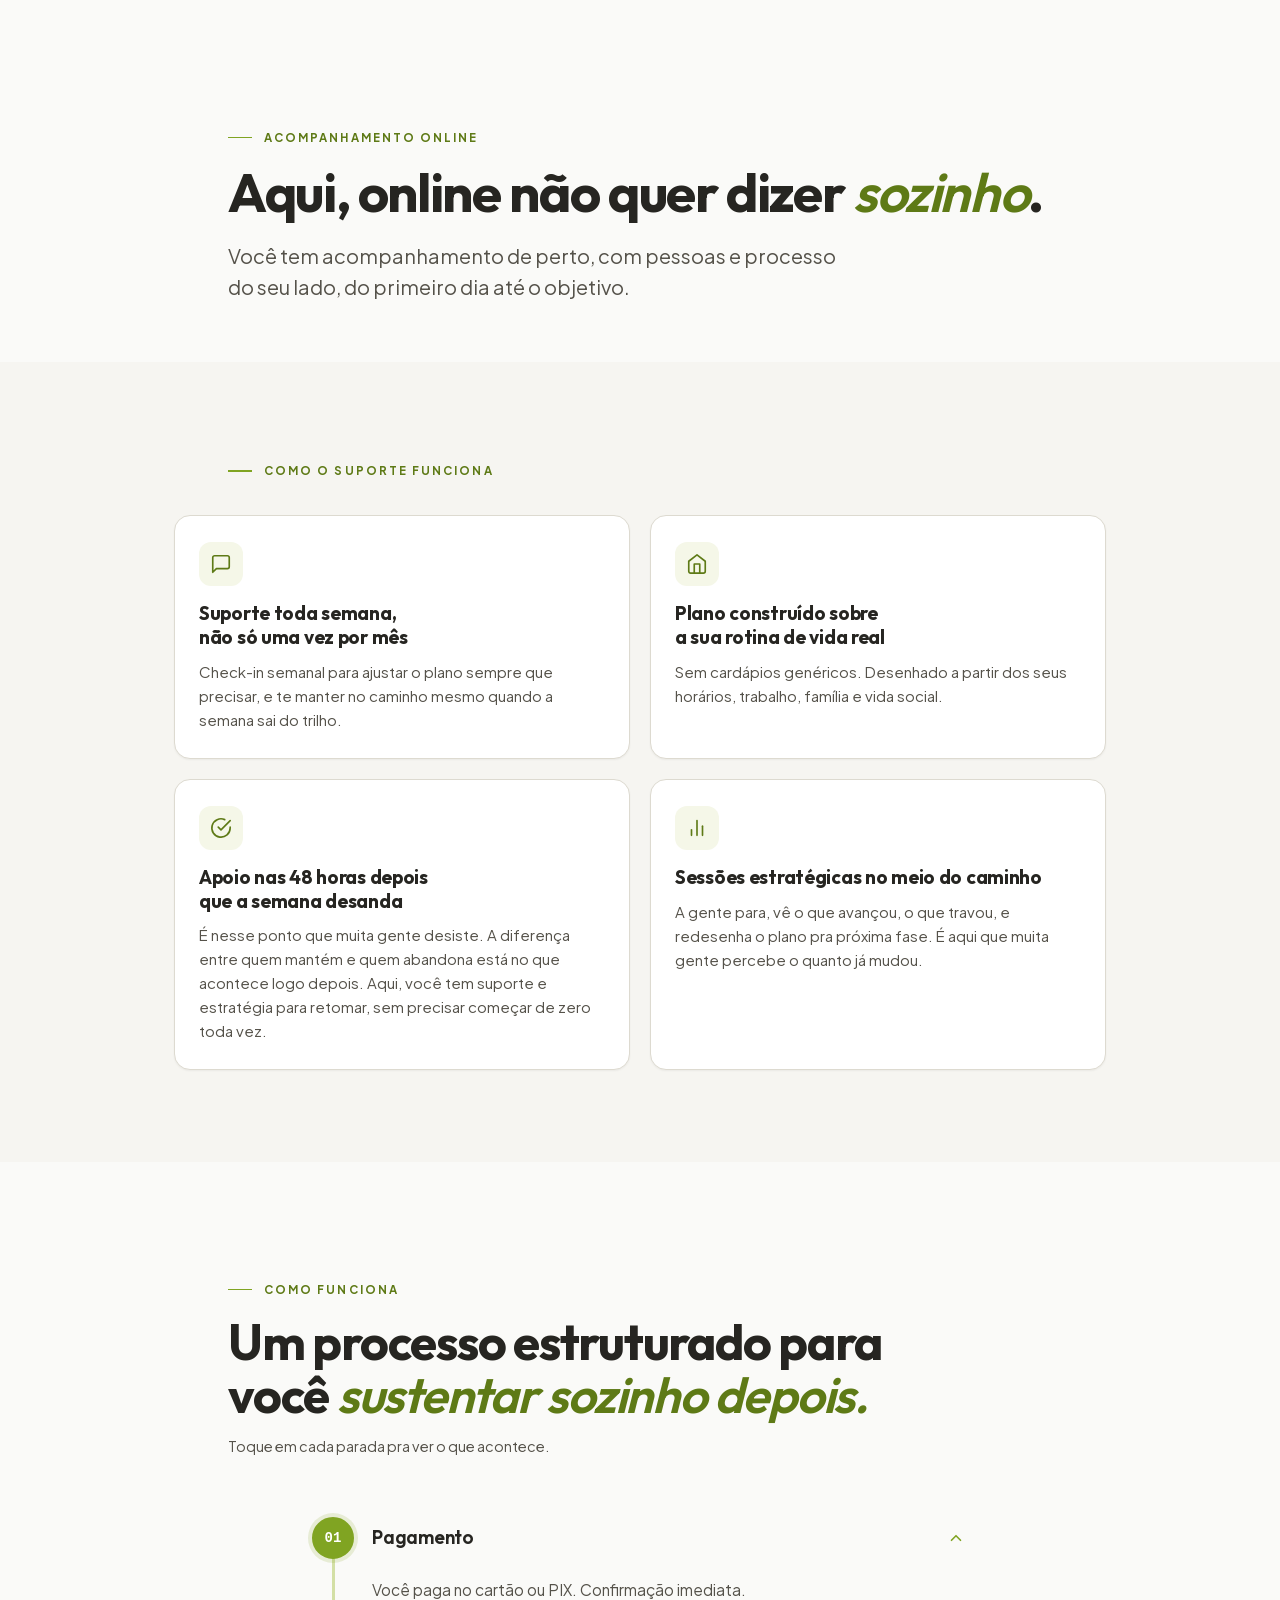
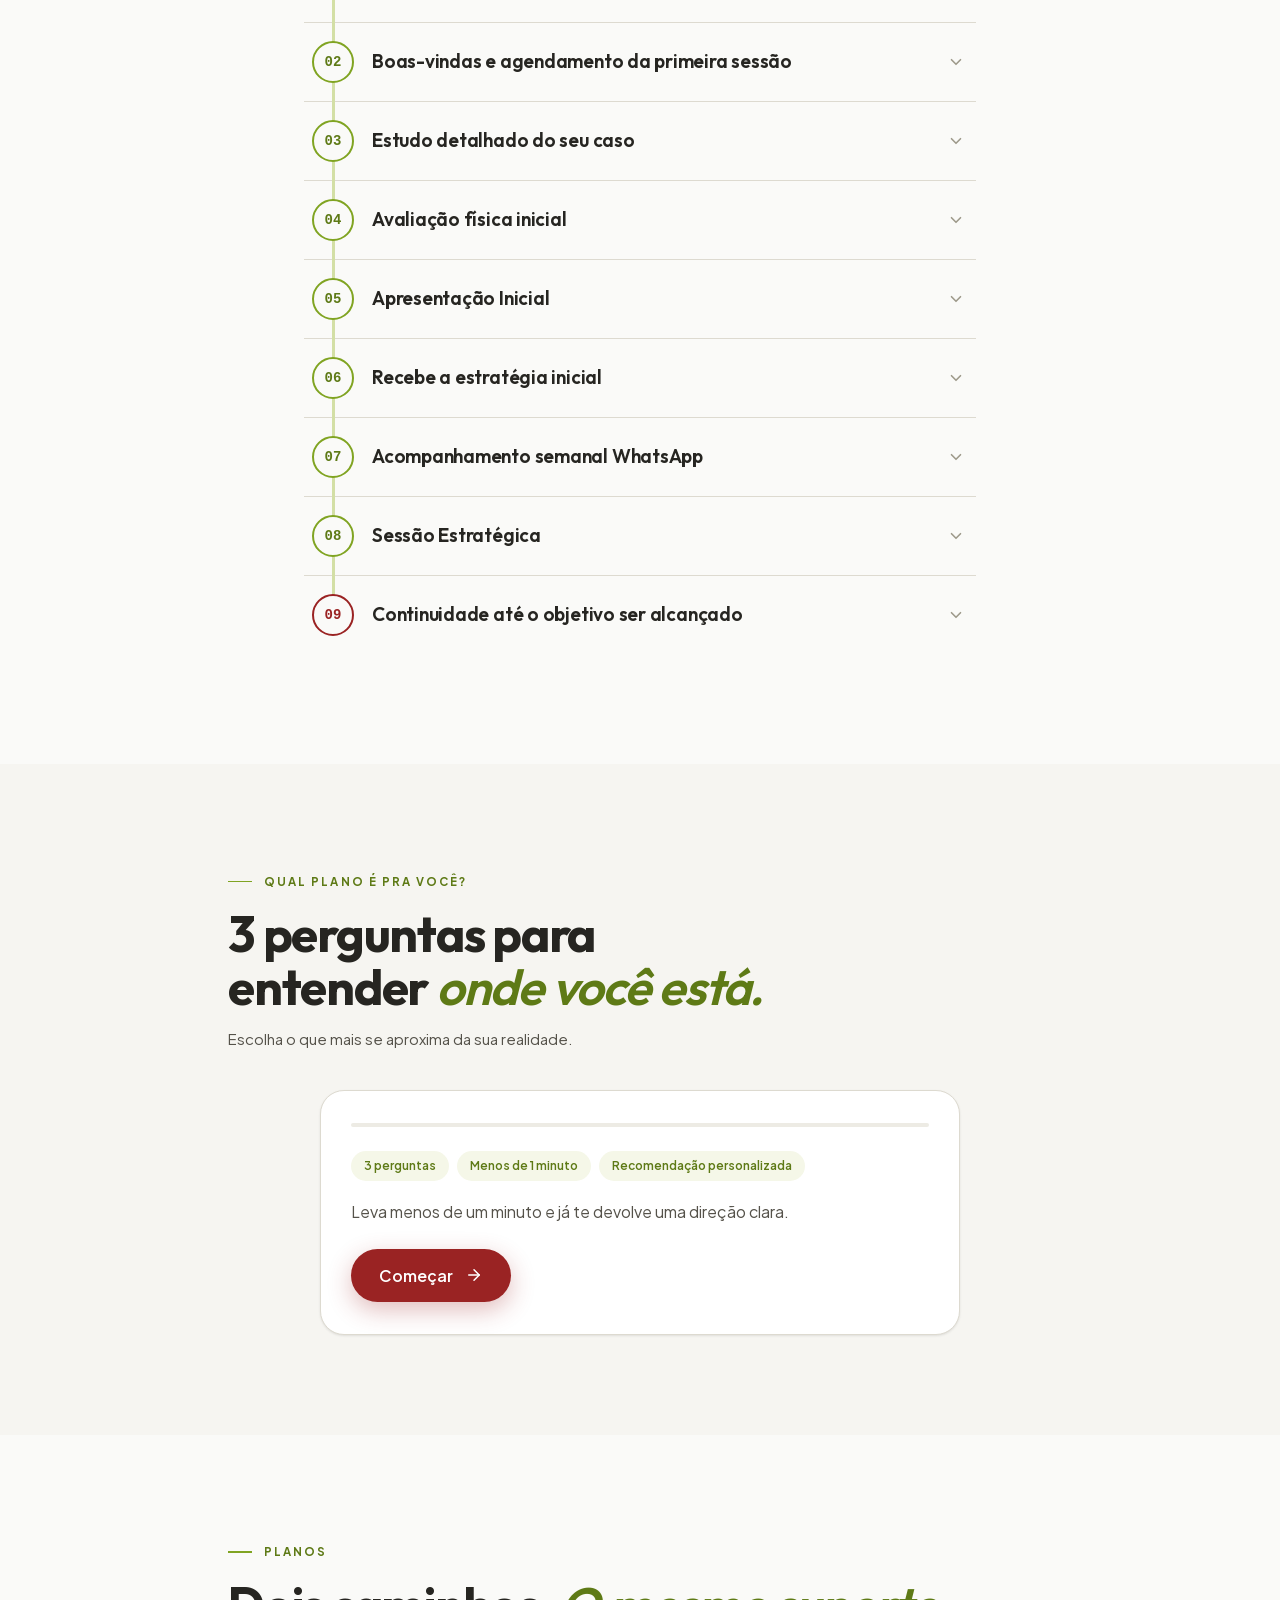
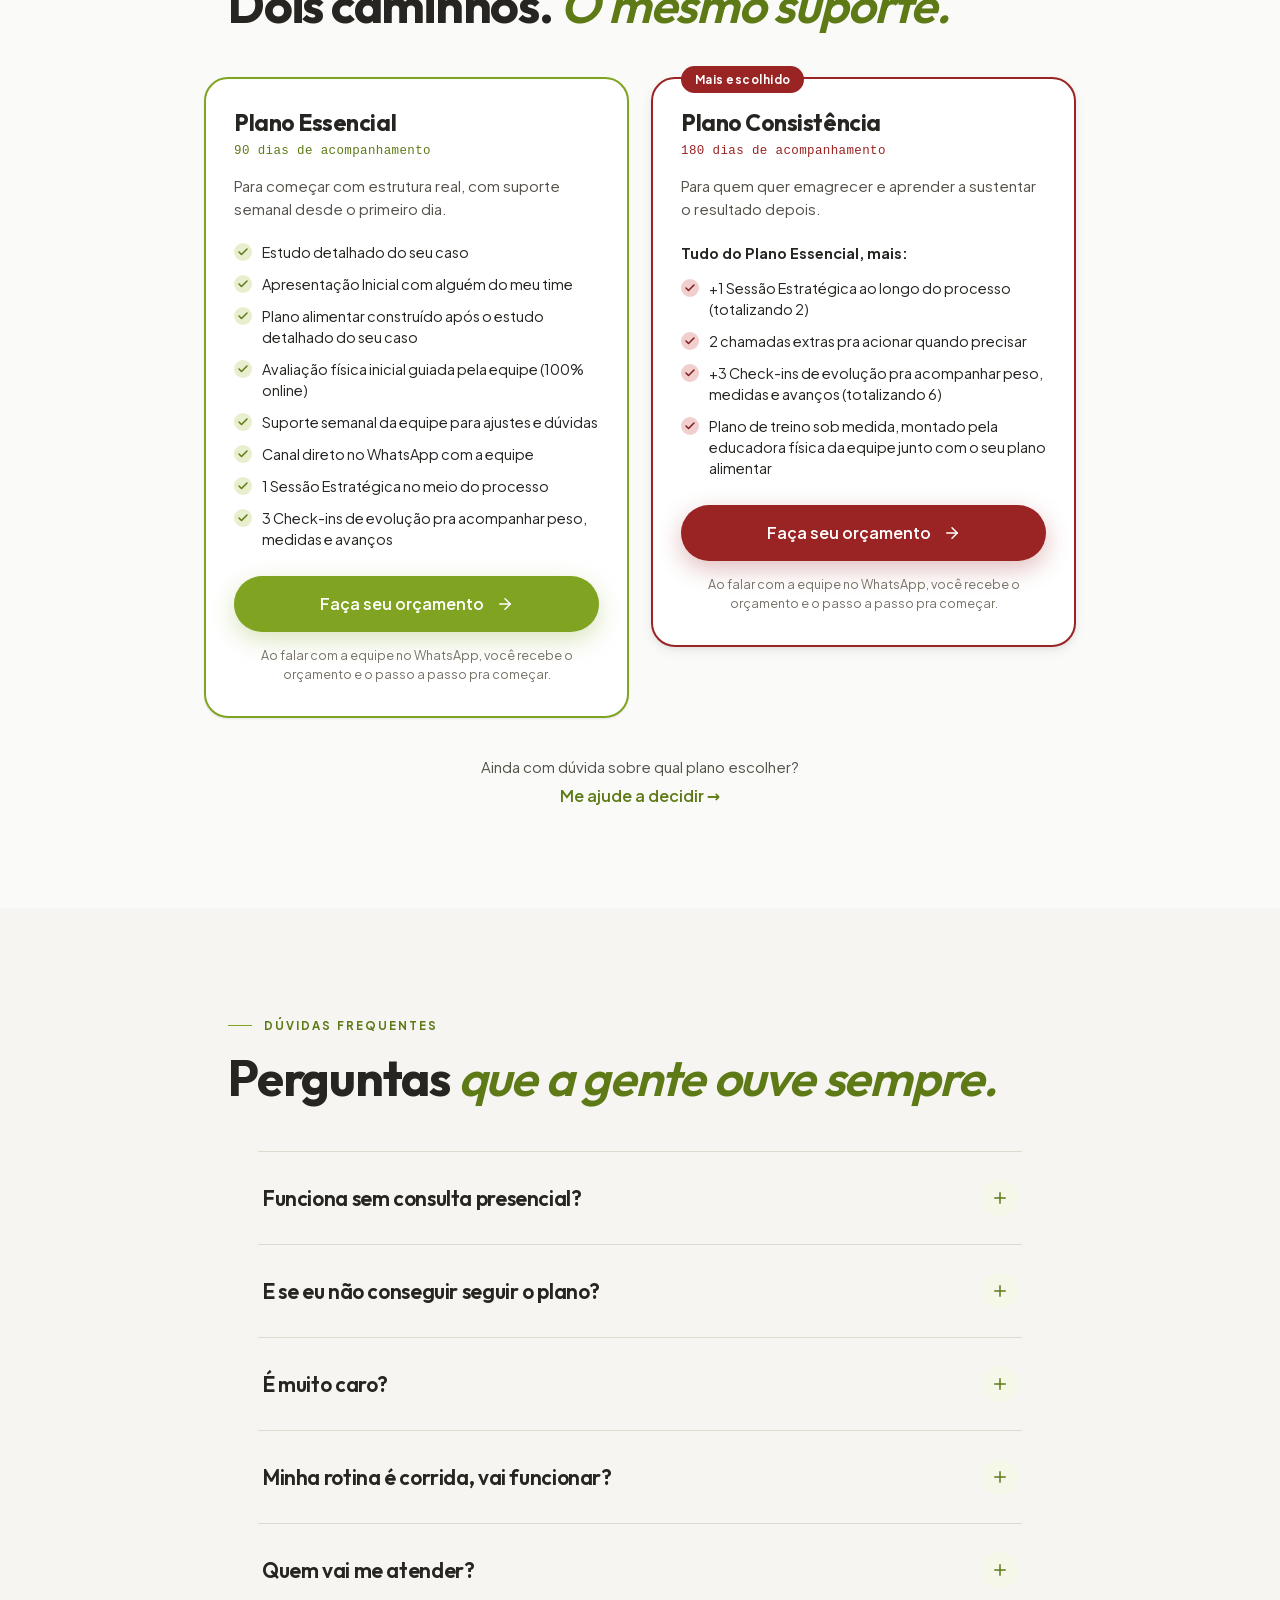
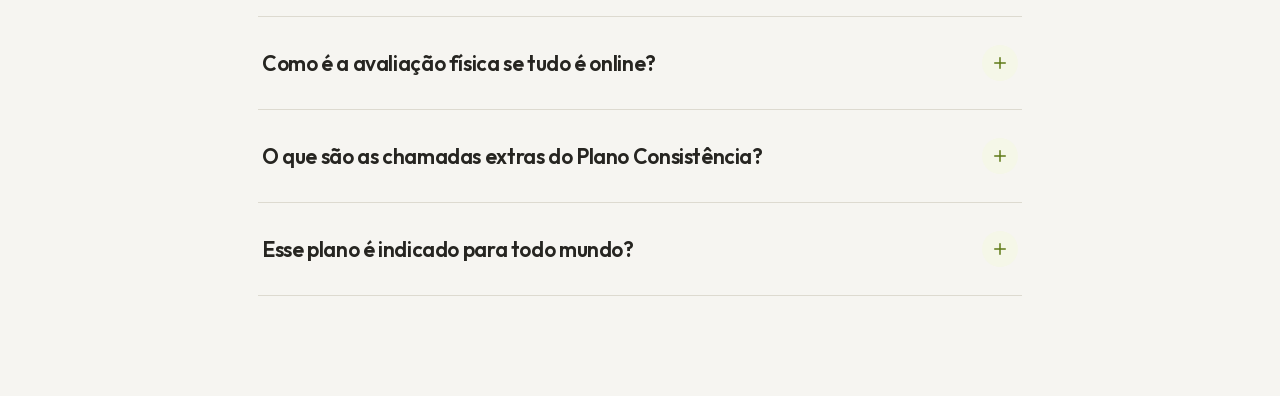
==== index.html @ 956a09ee "Página: troca botão flutuante por cartão com foto, nome e título Substitui o botão redondo verde do " ====
<!DOCTYPE html>
<html lang="pt-BR">
<head>
<meta charset="UTF-8">
<meta name="viewport" content="width=device-width, initial-scale=1, viewport-fit=cover">
<meta name="robots" content="noindex, follow">
<title>Acompanhamento Online · Diogo Brito Nutricionista</title>
<meta name="description" content="Um jeito online e eficiente, diferente do que você já viu.">
<meta name="theme-color" content="#80A422">

<link rel="stylesheet" href="design-system/colors_and_type.css">
<link rel="stylesheet" href="styles.css?v=7">
</head>
<body>

<main>

  <!-- ════════════════════ 01 · ABERTURA ════════════════════ -->
  <section class="abertura" id="abertura" aria-label="Abertura">
    <div class="section-head reveal">
      <span class="eyebrow eyebrow-line">acompanhamento online</span>
      <h2>Aqui, online não quer dizer <em>sozinho</em>.</h2>
      <p class="abertura-lede">Você tem acompanhamento de perto, com pessoas e processo do seu lado, do primeiro dia até o objetivo.</p>
    </div>
  </section>

  <!-- ════════════════════ 02 · CARDS DE SUPORTE ════════════════════ -->
  <section class="support" id="suporte" aria-label="Como o suporte funciona">
    <div class="section-head reveal">
      <span class="eyebrow eyebrow-line">como o suporte funciona</span>
    </div>

    <div class="support-grid reveal-stagger">
      <article class="support-card reveal-fast">
        <span class="support-icon" aria-hidden="true">
          <svg viewBox="0 0 24 24" fill="none" stroke="currentColor" stroke-width="1.8" stroke-linecap="round" stroke-linejoin="round"><path d="M21 15a2 2 0 0 1-2 2H7l-4 4V5a2 2 0 0 1 2-2h14a2 2 0 0 1 2 2z"/></svg>
        </span>
        <h3>Suporte toda semana, não só uma vez por mês</h3>
        <p>Check-in semanal para ajustar o plano sempre que precisar, e te manter no caminho mesmo quando a semana sai do trilho.</p>
      </article>

      <article class="support-card reveal-fast">
        <span class="support-icon" aria-hidden="true">
          <svg viewBox="0 0 24 24" fill="none" stroke="currentColor" stroke-width="1.8" stroke-linecap="round" stroke-linejoin="round"><path d="M3 9l9-7 9 7v11a2 2 0 0 1-2 2H5a2 2 0 0 1-2-2z"/><polyline points="9 22 9 12 15 12 15 22"/></svg>
        </span>
        <h3>Plano construído sobre a sua rotina de vida real</h3>
        <p>Sem cardápios genéricos. Desenhado a partir dos seus horários, trabalho, família e vida social.</p>
      </article>

      <article class="support-card reveal-fast">
        <span class="support-icon" aria-hidden="true">
          <svg viewBox="0 0 24 24" fill="none" stroke="currentColor" stroke-width="1.8" stroke-linecap="round" stroke-linejoin="round"><path d="M22 11.08V12a10 10 0 1 1-5.93-9.14"/><polyline points="22 4 12 14.01 9 11.01"/></svg>
        </span>
        <h3>Apoio nas 48 horas depois que a semana desanda</h3>
        <p>É nesse ponto que muita gente desiste. A diferença entre quem mantém e quem abandona está no que acontece logo depois. Aqui, você tem suporte e estratégia para retomar, sem precisar começar de zero toda vez.</p>
      </article>

      <article class="support-card reveal-fast">
        <span class="support-icon" aria-hidden="true">
          <svg viewBox="0 0 24 24" fill="none" stroke="currentColor" stroke-width="1.8" stroke-linecap="round" stroke-linejoin="round"><line x1="18" y1="20" x2="18" y2="10"/><line x1="12" y1="20" x2="12" y2="4"/><line x1="6" y1="20" x2="6" y2="14"/></svg>
        </span>
        <h3>Sessões estratégicas no meio do caminho</h3>
        <p>A gente para, vê o que avançou, o que travou, e redesenha o plano pra próxima fase. É aqui que muita gente percebe o quanto já mudou.</p>
      </article>
    </div>
  </section>

  <!-- ════════════════════ 03 · MAPA DA JORNADA (9 paradas) ════════════════════ -->
  <section class="journey" id="jornada" aria-label="A jornada do acompanhamento">
    <div class="section-head reveal">
      <span class="eyebrow eyebrow-line">como funciona</span>
      <h2>Um processo estruturado para você <em>sustentar sozinho depois.</em></h2>
      <p class="journey-hint">Toque em cada parada pra ver o que acontece.</p>
    </div>

    <div class="journey-wrap reveal" id="journey-wrap">
      <div class="jstep" data-jstep>
        <h3 class="jstep-heading">
          <button type="button" class="jstep-trigger" aria-expanded="false" aria-controls="jp-1" id="jt-1">
            <span class="jstep-num" aria-hidden="true">01</span>
            <span class="jstep-title">Pagamento</span>
            <span class="jstep-icon" aria-hidden="true"><svg viewBox="0 0 24 24" fill="none" stroke="currentColor" stroke-width="2.2" stroke-linecap="round" stroke-linejoin="round"><polyline points="6 9 12 15 18 9"/></svg></span>
          </button>
        </h3>
        <div class="jstep-panel" id="jp-1" role="region" aria-labelledby="jt-1">
          <div class="jstep-panel-inner"><p>Você paga no cartão ou PIX. Confirmação imediata.</p></div>
        </div>
      </div>

      <div class="jstep" data-jstep>
        <h3 class="jstep-heading">
          <button type="button" class="jstep-trigger" aria-expanded="false" aria-controls="jp-2" id="jt-2">
            <span class="jstep-num" aria-hidden="true">02</span>
            <span class="jstep-title">Boas-vindas e agendamento da primeira sessão</span>
            <span class="jstep-icon" aria-hidden="true"><svg viewBox="0 0 24 24" fill="none" stroke="currentColor" stroke-width="2.2" stroke-linecap="round" stroke-linejoin="round"><polyline points="6 9 12 15 18 9"/></svg></span>
          </button>
        </h3>
        <div class="jstep-panel" id="jp-2" role="region" aria-labelledby="jt-2">
          <div class="jstep-panel-inner"><p>A equipe te chama no WhatsApp em até 24h úteis pra dar entrada.</p></div>
        </div>
      </div>

      <div class="jstep" data-jstep>
        <h3 class="jstep-heading">
          <button type="button" class="jstep-trigger" aria-expanded="false" aria-controls="jp-3" id="jt-3">
            <span class="jstep-num" aria-hidden="true">03</span>
            <span class="jstep-title">Estudo detalhado do seu caso</span>
            <span class="jstep-icon" aria-hidden="true"><svg viewBox="0 0 24 24" fill="none" stroke="currentColor" stroke-width="2.2" stroke-linecap="round" stroke-linejoin="round"><polyline points="6 9 12 15 18 9"/></svg></span>
          </button>
        </h3>
        <div class="jstep-panel" id="jp-3" role="region" aria-labelledby="jt-3">
          <div class="jstep-panel-inner"><p>Você responde uma anamnese completa. É aqui que eu entendo sua história, estudo sua rotina, relação com a comida.</p></div>
        </div>
      </div>

      <div class="jstep" data-jstep>
        <h3 class="jstep-heading">
          <button type="button" class="jstep-trigger" aria-expanded="false" aria-controls="jp-4" id="jt-4">
            <span class="jstep-num" aria-hidden="true">04</span>
            <span class="jstep-title">Avaliação física inicial</span>
            <span class="jstep-icon" aria-hidden="true"><svg viewBox="0 0 24 24" fill="none" stroke="currentColor" stroke-width="2.2" stroke-linecap="round" stroke-linejoin="round"><polyline points="6 9 12 15 18 9"/></svg></span>
          </button>
        </h3>
        <div class="jstep-panel" id="jp-4" role="region" aria-labelledby="jt-4">
          <div class="jstep-panel-inner"><p>Você recebe orientações pra fazer as medidas e fotos da sua casa. Vamos analisar e montar seu mapa corporal.</p></div>
        </div>
      </div>

      <div class="jstep" data-jstep>
        <h3 class="jstep-heading">
          <button type="button" class="jstep-trigger" aria-expanded="false" aria-controls="jp-5" id="jt-5">
            <span class="jstep-num" aria-hidden="true">05</span>
            <span class="jstep-title">Apresentação Inicial</span>
            <span class="jstep-icon" aria-hidden="true"><svg viewBox="0 0 24 24" fill="none" stroke="currentColor" stroke-width="2.2" stroke-linecap="round" stroke-linejoin="round"><polyline points="6 9 12 15 18 9"/></svg></span>
          </button>
        </h3>
        <div class="jstep-panel" id="jp-5" role="region" aria-labelledby="jt-5">
          <div class="jstep-panel-inner"><p>Videochamada com meu assistente "Léo" pra alinhar objetivos, tirar dúvidas e explicar como o processo vai acontecer.</p></div>
        </div>
      </div>

      <div class="jstep" data-jstep>
        <h3 class="jstep-heading">
          <button type="button" class="jstep-trigger" aria-expanded="false" aria-controls="jp-6" id="jt-6">
            <span class="jstep-num" aria-hidden="true">06</span>
            <span class="jstep-title">Recebe a estratégia inicial</span>
            <span class="jstep-icon" aria-hidden="true"><svg viewBox="0 0 24 24" fill="none" stroke="currentColor" stroke-width="2.2" stroke-linecap="round" stroke-linejoin="round"><polyline points="6 9 12 15 18 9"/></svg></span>
          </button>
        </h3>
        <div class="jstep-panel" id="jp-6" role="region" aria-labelledby="jt-6">
          <div class="jstep-panel-inner"><p>Plano alimentar que elaborei com o estudo do seu caso e da sua vida. Construído e assinado por mim.</p></div>
        </div>
      </div>

      <div class="jstep" data-jstep>
        <h3 class="jstep-heading">
          <button type="button" class="jstep-trigger" aria-expanded="false" aria-controls="jp-7" id="jt-7">
            <span class="jstep-num" aria-hidden="true">07</span>
            <span class="jstep-title">Acompanhamento semanal WhatsApp</span>
            <span class="jstep-icon" aria-hidden="true"><svg viewBox="0 0 24 24" fill="none" stroke="currentColor" stroke-width="2.2" stroke-linecap="round" stroke-linejoin="round"><polyline points="6 9 12 15 18 9"/></svg></span>
          </button>
        </h3>
        <div class="jstep-panel" id="jp-7" role="region" aria-labelledby="jt-7">
          <div class="jstep-panel-inner"><p>Toda semana precisamos ter o seu feedback (importante). É aqui que a gente refina a estratégia sempre que preciso.</p></div>
        </div>
      </div>

      <div class="jstep" data-jstep>
        <h3 class="jstep-heading">
          <button type="button" class="jstep-trigger" aria-expanded="false" aria-controls="jp-8" id="jt-8">
            <span class="jstep-num" aria-hidden="true">08</span>
            <span class="jstep-title">Sessão Estratégica</span>
            <span class="jstep-icon" aria-hidden="true"><svg viewBox="0 0 24 24" fill="none" stroke="currentColor" stroke-width="2.2" stroke-linecap="round" stroke-linejoin="round"><polyline points="6 9 12 15 18 9"/></svg></span>
          </button>
        </h3>
        <div class="jstep-panel" id="jp-8" role="region" aria-labelledby="jt-8">
          <div class="jstep-panel-inner"><p>Uma videochamada onde a gente para, vê o que avançou, o que travou, e ajusta a rota pra próxima fase.</p></div>
        </div>
      </div>

      <div class="jstep jstep-final" data-jstep>
        <h3 class="jstep-heading">
          <button type="button" class="jstep-trigger" aria-expanded="false" aria-controls="jp-9" id="jt-9">
            <span class="jstep-num" aria-hidden="true">09</span>
            <span class="jstep-title">Continuidade até o objetivo ser alcançado</span>
            <span class="jstep-icon" aria-hidden="true"><svg viewBox="0 0 24 24" fill="none" stroke="currentColor" stroke-width="2.2" stroke-linecap="round" stroke-linejoin="round"><polyline points="6 9 12 15 18 9"/></svg></span>
          </button>
        </h3>
        <div class="jstep-panel" id="jp-9" role="region" aria-labelledby="jt-9">
          <div class="jstep-panel-inner"><p>Acompanhamento semanal, ajustes finos no plano, e os check-ins que mostram o quanto você avançou. Até chegar à fase de consolidar o que funcionou.</p></div>
        </div>
      </div>
    </div>
  </section>

  <!-- ════════════════════ 04 · QUIZ ════════════════════ -->
  <section class="quiz-section" id="quiz" aria-label="Quiz: qual plano é pra você">
    <div class="section-head reveal">
      <span class="eyebrow eyebrow-line">qual plano é pra você?</span>
      <h2>3 perguntas para entender <em>onde você está.</em></h2>
      <p class="quiz-subhead">Escolha o que mais se aproxima da sua realidade.</p>
    </div>

    <div class="quiz-card reveal">
      <div class="quiz-progress" aria-hidden="true"><div class="quiz-progress-bar" id="quiz-progress-bar"></div></div>

      <!-- Intro -->
      <div class="quiz-screen active" id="quiz-screen-intro">
        <ul class="quiz-badges">
          <li>3 perguntas</li>
          <li>Menos de 1 minuto</li>
          <li>Recomendação personalizada</li>
        </ul>
        <p class="quiz-intro-text">Leva menos de um minuto e já te devolve uma direção clara.</p>
        <button type="button" class="btn-primary quiz-cta" onclick="quizGoToQuestion(1)">
          Começar
          <svg width="18" height="18" viewBox="0 0 24 24" fill="none" stroke="currentColor" stroke-width="2" stroke-linecap="round" stroke-linejoin="round" aria-hidden="true"><line x1="5" y1="12" x2="19" y2="12"/><polyline points="12 5 19 12 12 19"/></svg>
        </button>
      </div>

      <!-- Q1 -->
      <div class="quiz-screen" id="quiz-screen-q1">
        <span class="quiz-step-label">Pergunta 1 de 3</span>
        <h3 class="quiz-question">Qual é o seu maior desafio com a alimentação?</h3>
        <p class="quiz-question-sub">Escolha o que mais se aproxima da sua realidade.</p>
        <div class="quiz-options">
          <div class="quiz-option" data-q="1" data-val="0" onclick="quizSelectOption(this)" tabindex="0" role="button">
            <div class="quiz-option-radio" aria-hidden="true"></div>
            <div class="quiz-option-text">
              <div class="quiz-option-label">Começo bem, mas não consigo manter</div>
              <div class="quiz-option-desc">A motivação some depois de algumas semanas e tudo volta ao normal.</div>
            </div>
          </div>
          <div class="quiz-option" data-q="1" data-val="1" onclick="quizSelectOption(this)" tabindex="0" role="button">
            <div class="quiz-option-radio" aria-hidden="true"></div>
            <div class="quiz-option-text">
              <div class="quiz-option-label">Fico perdido quando escorrego e não sei como voltar</div>
              <div class="quiz-option-desc">Um deslize vira justificativa para abandonar tudo.</div>
            </div>
          </div>
          <div class="quiz-option" data-q="1" data-val="1" onclick="quizSelectOption(this)" tabindex="0" role="button">
            <div class="quiz-option-radio" aria-hidden="true"></div>
            <div class="quiz-option-text">
              <div class="quiz-option-label">Já sei o que fazer, mas não consigo fazer sozinho</div>
              <div class="quiz-option-desc">Falta alguém para me manter responsável e me ajustar no caminho.</div>
            </div>
          </div>
          <div class="quiz-option" data-q="1" data-val="2" onclick="quizSelectOption(this)" tabindex="0" role="button">
            <div class="quiz-option-radio" aria-hidden="true"></div>
            <div class="quiz-option-text">
              <div class="quiz-option-label">Tentei muitas vezes e sempre volto à estaca zero</div>
              <div class="quiz-option-desc">Já perdi as contas de quantas vezes comecei. O problema é ciclar.</div>
            </div>
          </div>
        </div>
        <div class="quiz-nav">
          <button type="button" class="btn-primary quiz-next" id="quiz-next-q1" onclick="quizGoToQuestion(2)" disabled>
            Próxima
            <svg width="18" height="18" viewBox="0 0 24 24" fill="none" stroke="currentColor" stroke-width="2" stroke-linecap="round" stroke-linejoin="round" aria-hidden="true"><line x1="5" y1="12" x2="19" y2="12"/><polyline points="12 5 19 12 12 19"/></svg>
          </button>
        </div>
      </div>

      <!-- Q2 -->
      <div class="quiz-screen" id="quiz-screen-q2">
        <span class="quiz-step-label">Pergunta 2 de 3</span>
        <h3 class="quiz-question">Qual é a sua rotina hoje?</h3>
        <p class="quiz-question-sub">Responda pensando na sua rotina de hoje em dia, não na ideal.</p>
        <div class="quiz-options">
          <div class="quiz-option" data-q="2" data-val="0" onclick="quizSelectOption(this)" tabindex="0" role="button">
            <div class="quiz-option-radio" aria-hidden="true"></div>
            <div class="quiz-option-text">
              <div class="quiz-option-label">Relativamente estável, tenho horários definidos</div>
              <div class="quiz-option-desc">Minha rotina tem uma estrutura. Consigo planejar refeições com antecedência.</div>
            </div>
          </div>
          <div class="quiz-option" data-q="2" data-val="1" onclick="quizSelectOption(this)" tabindex="0" role="button">
            <div class="quiz-option-radio" aria-hidden="true"></div>
            <div class="quiz-option-text">
              <div class="quiz-option-label">Corrida, mas previsível na maioria das semanas</div>
              <div class="quiz-option-desc">Tenho dias intensos, mas a estrutura básica se repete.</div>
            </div>
          </div>
          <div class="quiz-option" data-q="2" data-val="2" onclick="quizSelectOption(this)" tabindex="0" role="button">
            <div class="quiz-option-radio" aria-hidden="true"></div>
            <div class="quiz-option-text">
              <div class="quiz-option-label">Muito imprevisível, com viagens, horários variados, eventos</div>
              <div class="quiz-option-desc">Raramente tenho duas semanas iguais. Adaptar é a regra, não exceção.</div>
            </div>
          </div>
        </div>
        <div class="quiz-nav">
          <button type="button" class="quiz-back" onclick="quizGoToQuestion(1)">← Voltar</button>
          <button type="button" class="btn-primary quiz-next" id="quiz-next-q2" onclick="quizGoToQuestion(3)" disabled>
            Próxima
            <svg width="18" height="18" viewBox="0 0 24 24" fill="none" stroke="currentColor" stroke-width="2" stroke-linecap="round" stroke-linejoin="round" aria-hidden="true"><line x1="5" y1="12" x2="19" y2="12"/><polyline points="12 5 19 12 12 19"/></svg>
          </button>
        </div>
      </div>

      <!-- Q3 -->
      <div class="quiz-screen" id="quiz-screen-q3">
        <span class="quiz-step-label">Pergunta 3 de 3</span>
        <h3 class="quiz-question">O que você mais quer ao final do processo?</h3>
        <p class="quiz-question-sub">Não existe resposta certa. É sobre o que faz sentido pra você agora.</p>
        <div class="quiz-options">
          <div class="quiz-option" data-q="3" data-val="0" onclick="quizSelectOption(this)" tabindex="0" role="button">
            <div class="quiz-option-radio" aria-hidden="true"></div>
            <div class="quiz-option-text">
              <div class="quiz-option-label">Dar o primeiro passo de forma estruturada</div>
              <div class="quiz-option-desc">Quero começar com apoio real e ver se funciona pra mim antes de comprometer mais tempo.</div>
            </div>
          </div>
          <div class="quiz-option" data-q="3" data-val="1" onclick="quizSelectOption(this)" tabindex="0" role="button">
            <div class="quiz-option-radio" aria-hidden="true"></div>
            <div class="quiz-option-text">
              <div class="quiz-option-label">Emagrecer e manter, de vez</div>
              <div class="quiz-option-desc">Quero resultado que dure. Já tentei emagrecer várias vezes e não quero repetir o ciclo.</div>
            </div>
          </div>
          <div class="quiz-option" data-q="3" data-val="2" onclick="quizSelectOption(this)" tabindex="0" role="button">
            <div class="quiz-option-radio" aria-hidden="true"></div>
            <div class="quiz-option-text">
              <div class="quiz-option-label">Mudar minha relação com a comida de vez</div>
              <div class="quiz-option-desc">Mais do que o peso, quero parar de me sentir em guerra com o que como.</div>
            </div>
          </div>
        </div>
        <div class="quiz-nav">
          <button type="button" class="quiz-back" onclick="quizGoToQuestion(2)">← Voltar</button>
          <button type="button" class="btn-primary quiz-next" id="quiz-next-q3" onclick="quizShowResult()" disabled>
            Ver minha recomendação
            <svg width="18" height="18" viewBox="0 0 24 24" fill="none" stroke="currentColor" stroke-width="2" stroke-linecap="round" stroke-linejoin="round" aria-hidden="true"><line x1="5" y1="12" x2="19" y2="12"/><polyline points="12 5 19 12 12 19"/></svg>
          </button>
        </div>
      </div>

      <!-- Result -->
      <div class="quiz-screen" id="quiz-screen-result">
        <span class="eyebrow quiz-result-eyebrow">sua recomendação</span>
        <div class="quiz-result-label" id="quiz-result-label"></div>
        <h3 class="quiz-result-title" id="quiz-result-title"></h3>
        <p class="quiz-result-why" id="quiz-result-why"></p>
        <div class="quiz-result-actions">
          <a class="btn-primary" id="quiz-result-cta-primary" href="#plan-essencial">
            <span id="quiz-result-cta-primary-text">Ver os detalhes do plano</span>
            <svg width="18" height="18" viewBox="0 0 24 24" fill="none" stroke="currentColor" stroke-width="2" stroke-linecap="round" stroke-linejoin="round" aria-hidden="true"><line x1="5" y1="12" x2="19" y2="12"/><polyline points="12 5 19 12 12 19"/></svg>
          </a>
          <button type="button" class="quiz-restart" onclick="quizRestart()">← Refazer as perguntas</button>
        </div>
      </div>
    </div>
  </section>

  <!-- ════════════════════ 05 · PLANOS ════════════════════ -->
  <section class="plans-section" id="planos" aria-label="Planos">
    <div class="section-head reveal">
      <span class="eyebrow eyebrow-line">planos</span>
      <h2>Dois caminhos. <em>O mesmo suporte.</em></h2>
    </div>

    <div class="plans-grid">
      <!-- Essencial -->
      <article class="plan plan--essencial reveal" id="plan-essencial">
        <header class="plan-head">
          <h3 class="plan-name">Plano Essencial</h3>
          <p class="plan-duration">90 dias de acompanhamento</p>
          <p class="plan-desc">Para começar com estrutura real, com suporte semanal desde o primeiro dia.</p>
        </header>
        <ul class="plan-features">
          <li>Estudo detalhado do seu caso</li>
          <li>Apresentação Inicial com alguém do meu time</li>
          <li>Plano alimentar construído após o estudo detalhado do seu caso</li>
          <li>Avaliação física inicial guiada pela equipe (100% online)</li>
          <li>Suporte semanal da equipe para ajustes e dúvidas</li>
          <li>Canal direto no WhatsApp com a equipe</li>
          <li>1 Sessão Estratégica no meio do processo</li>
          <li>3 Check-ins de evolução pra acompanhar peso, medidas e avanços</li>
        </ul>
        <a class="btn-primary plan-cta" href="https://wa.me/5564981786708?text=Ol%C3%A1%21%20Quero%20saber%20mais%20do%20Plano%20Essencial%20%2890%20dias%29%20online." target="_blank" rel="noopener">
          Faça seu orçamento
          <svg width="18" height="18" viewBox="0 0 24 24" fill="none" stroke="currentColor" stroke-width="2" stroke-linecap="round" stroke-linejoin="round" aria-hidden="true"><line x1="5" y1="12" x2="19" y2="12"/><polyline points="12 5 19 12 12 19"/></svg>
        </a>
        <p class="plan-note">Ao falar com a equipe no WhatsApp, você recebe o orçamento e o passo a passo pra começar.</p>
      </article>

      <!-- Consistência -->
      <article class="plan plan-featured plan--consistencia reveal" id="plan-consistencia">
        <span class="plan-badge">Mais escolhido</span>
        <header class="plan-head">
          <h3 class="plan-name">Plano Consistência</h3>
          <p class="plan-duration">180 dias de acompanhamento</p>
          <p class="plan-desc">Para quem quer emagrecer e aprender a sustentar o resultado depois.</p>
        </header>
        <p class="plan-features-lead">Tudo do Plano Essencial, mais:</p>
        <ul class="plan-features">
          <li>+1 Sessão Estratégica ao longo do processo (totalizando 2)</li>
          <li>2 chamadas extras pra acionar quando precisar</li>
          <li>+3 Check-ins de evolução pra acompanhar peso, medidas e avanços (totalizando 6)</li>
          <li>Plano de treino sob medida, montado pela educadora física da equipe junto com o seu plano alimentar</li>
        </ul>
        <a class="btn-primary plan-cta" href="https://wa.me/5564981786708?text=Ol%C3%A1%21%20Quero%20saber%20mais%20do%20Plano%20Consist%C3%AAncia%20%28180%20dias%29%20online." target="_blank" rel="noopener">
          Faça seu orçamento
          <svg width="18" height="18" viewBox="0 0 24 24" fill="none" stroke="currentColor" stroke-width="2" stroke-linecap="round" stroke-linejoin="round" aria-hidden="true"><line x1="5" y1="12" x2="19" y2="12"/><polyline points="12 5 19 12 12 19"/></svg>
        </a>
        <p class="plan-note">Ao falar com a equipe no WhatsApp, você recebe o orçamento e o passo a passo pra começar.</p>
      </article>
    </div>

    <div class="plans-help reveal">
      <span>Ainda com dúvida sobre qual plano escolher?</span>
      <a href="#quiz">Me ajude a decidir →</a>
    </div>
  </section>

  <!-- ════════════════════ 06 · FAQ ════════════════════ -->
  <section class="faq-section" id="faq" aria-label="Dúvidas frequentes">
    <div class="section-head reveal">
      <span class="eyebrow eyebrow-line">dúvidas frequentes</span>
      <h2>Perguntas <em>que a gente ouve sempre.</em></h2>
    </div>
    <div class="faq-list reveal">
      <div class="faq-item">
        <button class="faq-q" aria-expanded="false">Funciona sem consulta presencial?<span class="faq-toggle"><svg viewBox="0 0 24 24" fill="none" stroke="currentColor" stroke-width="2" stroke-linecap="round" stroke-linejoin="round"><line x1="12" y1="5" x2="12" y2="19"></line><line x1="5" y1="12" x2="19" y2="12"></line></svg></span></button>
        <div class="faq-a"><div class="faq-a-inner">
          <p>Sim. O acompanhamento é 100% online, por videochamada e WhatsApp. O estudo detalhado do seu caso (anamnese), as medidas e as avaliações físicas são guiadas por mim e pela minha equipe, com check-ins de evolução estruturados ao longo do processo. O que diferencia o formato é a frequência: você tem contato semanal com a minha equipe, e comigo nos pontos estratégicos do processo. É muito mais contato do que ir a uma consulta e voltar 30 dias depois.</p>
        </div></div>
      </div>
      <div class="faq-item">
        <button class="faq-q" aria-expanded="false">E se eu não conseguir seguir o plano?<span class="faq-toggle"><svg viewBox="0 0 24 24" fill="none" stroke="currentColor" stroke-width="2" stroke-linecap="round" stroke-linejoin="round"><line x1="12" y1="5" x2="12" y2="19"></line><line x1="5" y1="12" x2="19" y2="12"></line></svg></span></button>
        <div class="faq-a"><div class="faq-a-inner">
          <p>O cardápio é construído a partir do que você já gosta, já costuma comer, consegue comprar e tem tempo de preparar. A ideia é que ele caiba na sua vida desde a primeira semana. Dito isso, a gente parte do princípio de que ninguém segue 100% perfeitamente, e isso não é o problema. O trabalho semanal é exatamente ajustar a rota, entender o que travou e construir um padrão que dure. Escorregar faz parte do processo. Ficar sozinho na escorregada sem saber o que fazer, não.</p>
        </div></div>
      </div>
      <div class="faq-item">
        <button class="faq-q" aria-expanded="false">É muito caro?<span class="faq-toggle"><svg viewBox="0 0 24 24" fill="none" stroke="currentColor" stroke-width="2" stroke-linecap="round" stroke-linejoin="round"><line x1="12" y1="5" x2="12" y2="19"></line><line x1="5" y1="12" x2="19" y2="12"></line></svg></span></button>
        <div class="faq-a"><div class="faq-a-inner">
          <p>O cálculo mais honesto não é o preço do mês. É quantos ciclos de dieta falhada você já pagou, contando tempo, energia e frustração. O objetivo aqui é encerrar esse ciclo. O valor exato a gente alinha junto, no orçamento.</p>
        </div></div>
      </div>
      <div class="faq-item">
        <button class="faq-q" aria-expanded="false">Minha rotina é corrida, vai funcionar?<span class="faq-toggle"><svg viewBox="0 0 24 24" fill="none" stroke="currentColor" stroke-width="2" stroke-linecap="round" stroke-linejoin="round"><line x1="12" y1="5" x2="12" y2="19"></line><line x1="5" y1="12" x2="19" y2="12"></line></svg></span></button>
        <div class="faq-a"><div class="faq-a-inner">
          <p>A maioria dos pacientes chega dizendo isso. Justamente por ser 100% online e com plano desenhado sobre o seu dia a dia, horários, reuniões, viagens e vida social, o formato se encaixa em quem tem menos tempo. Sem receitas que exigem 2 horas de cozinha nem regras impossíveis para a semana de trabalho.</p>
        </div></div>
      </div>
      <div class="faq-item">
        <button class="faq-q" aria-expanded="false">Quem vai me atender?<span class="faq-toggle"><svg viewBox="0 0 24 24" fill="none" stroke="currentColor" stroke-width="2" stroke-linecap="round" stroke-linejoin="round"><line x1="12" y1="5" x2="12" y2="19"></line><line x1="5" y1="12" x2="19" y2="12"></line></svg></span></button>
        <div class="faq-a"><div class="faq-a-inner">
          <p>O atendimento é feito pela minha equipe e eu, em momentos diferentes do processo. Eu estudo seu caso, crio e assino seu plano alimentar, defino a estratégia pra você seguir e falo com você pelo suporte do WhatsApp. A equipe está com você na Apresentação Inicial, nos check-ins semanais e nas videochamadas.</p>
          <p>No Plano Consistência, o plano de treino é desenhado pela Sabrina Mendes, educadora física (CREF: 011402-G/GO), que faz parte do meu time.</p>
        </div></div>
      </div>
      <div class="faq-item">
        <button class="faq-q" aria-expanded="false">Como é a avaliação física se tudo é online?<span class="faq-toggle"><svg viewBox="0 0 24 24" fill="none" stroke="currentColor" stroke-width="2" stroke-linecap="round" stroke-linejoin="round"><line x1="12" y1="5" x2="12" y2="19"></line><line x1="5" y1="12" x2="19" y2="12"></line></svg></span></button>
        <div class="faq-a"><div class="faq-a-inner">
          <p>Trabalho com o Shaped, um sistema que usa inteligência artificial pra avaliação física à distância. Você recebe orientações em vídeo de como fazer cada medida e fotografar. O sistema analisa as imagens, a minha equipe interpreta o resultado e monta seu mapa corporal, que vira ponto de partida pro acompanhamento. Você faz no seu tempo, da sua casa, sem precisar deslocar.</p>
        </div></div>
      </div>
      <div class="faq-item">
        <button class="faq-q" aria-expanded="false">O que são as chamadas extras do Plano Consistência?<span class="faq-toggle"><svg viewBox="0 0 24 24" fill="none" stroke="currentColor" stroke-width="2" stroke-linecap="round" stroke-linejoin="round"><line x1="12" y1="5" x2="12" y2="19"></line><line x1="5" y1="12" x2="19" y2="12"></line></svg></span></button>
        <div class="faq-a"><div class="faq-a-inner">
          <p>São 2 videochamadas de até 30 minutos com alguém da minha equipe que você pode acionar fora do calendário regular de sessões. Servem pros momentos em que tem muita coisa pra resolver e fica melhor conversar do que trocar mensagem: imprevistos na rotina, viagem que apareceu, várias dúvidas acumuladas, ajustes que precisam acontecer antes da próxima sessão. Você não precisa "guardar pra depois", são suas pra usar quando fizer sentido.</p>
        </div></div>
      </div>
      <div class="faq-item">
        <button class="faq-q" aria-expanded="false">Esse plano é indicado para todo mundo?<span class="faq-toggle"><svg viewBox="0 0 24 24" fill="none" stroke="currentColor" stroke-width="2" stroke-linecap="round" stroke-linejoin="round"><line x1="12" y1="5" x2="12" y2="19"></line><line x1="5" y1="12" x2="19" y2="12"></line></svg></span></button>
        <div class="faq-a"><div class="faq-a-inner">
          <p>Não. Este é um plano para quem quer acompanhamento 100% online, com suporte semanal e rotina flexível. Se você prefere encontro presencial frente a frente, com o atendimento feito pessoalmente por mim, este não é o formato certo. Nesses casos, eu mantenho agenda de atendimento presencial em Jataí-GO. <a href="https://wa.me/5564981786708?text=Ol%C3%A1%21%20Quero%20saber%20sobre%20o%20atendimento%20presencial%20em%20Jata%C3%AD-GO." target="_blank" rel="noopener">Falar com a equipe sobre atendimento presencial →</a></p>
        </div></div>
      </div>
    </div>
  </section>

</main>

<!-- ════════════════════ 07 · CARTÃO FLUTUANTE — FALAR COM O NUTRI ════════════════════ -->
<a class="wa-float" id="wa-float" href="https://wa.me/5564981786708?text=Ol%C3%A1%20Diogo%21%20Vim%20pela%20p%C3%A1gina%20do%20acompanhamento%20online%20e%20quero%20saber%20mais%20sobre%20os%20planos." target="_blank" rel="noopener" aria-label="Falar com Diogo Brito no WhatsApp">
  <span class="wa-float-photo">
    <img src="foto-perfil.png" alt="Foto de Diogo Brito" width="56" height="56" loading="lazy" decoding="async" />
  </span>
  <span class="wa-float-text">
    <strong class="wa-float-name">Diogo Brito</strong>
    <span class="wa-float-role">Nutricionista</span>
  </span>
  <svg class="wa-float-wa" viewBox="0 0 24 24" fill="currentColor" aria-hidden="true">
    <path d="M17.472 14.382c-.297-.149-1.758-.867-2.03-.967-.273-.099-.471-.148-.67.15-.197.297-.767.966-.94 1.164-.173.199-.347.223-.644.075-.297-.15-1.255-.463-2.39-1.475-.883-.788-1.48-1.761-1.653-2.059-.173-.297-.018-.458.13-.606.134-.133.298-.347.446-.52.149-.174.198-.298.298-.497.099-.198.05-.371-.025-.52-.075-.149-.669-1.612-.916-2.207-.242-.579-.487-.5-.669-.51-.173-.008-.371-.01-.57-.01-.198 0-.52.074-.792.372-.272.297-1.04 1.016-1.04 2.479 0 1.462 1.065 2.875 1.213 3.074.149.198 2.096 3.2 5.077 4.487.709.306 1.262.489 1.694.625.712.227 1.36.195 1.871.118.571-.085 1.758-.719 2.006-1.413.248-.694.248-1.289.173-1.413-.074-.124-.272-.198-.57-.347m-5.421 7.403h-.004a9.87 9.87 0 0 1-5.031-1.378l-.361-.214-3.741.982.998-3.648-.235-.374a9.86 9.86 0 0 1-1.51-5.26c.001-5.45 4.436-9.884 9.888-9.884 2.64 0 5.122 1.03 6.988 2.898a9.825 9.825 0 0 1 2.893 6.994c-.003 5.45-4.437 9.884-9.885 9.884m8.413-18.297A11.815 11.815 0 0 0 12.05 0C5.495 0 .16 5.335.157 11.892c0 2.096.547 4.142 1.588 5.945L.057 24l6.305-1.654a11.882 11.882 0 0 0 5.683 1.448h.005c6.554 0 11.89-5.335 11.893-11.893a11.821 11.821 0 0 0-3.48-8.413z"/>
  </svg>
</a>

<script src="app.js?v=3"></script>
</body>
</html>
---- design-system/colors_and_type.css ----
/* =========================================================================
   Diogo Brito · Nutricionista — Design Tokens
   Colors, type, spacing, radii, shadows, motion.
   Import together with fonts/fonts.css.
   ========================================================================= */

@import url('./fonts/fonts.css');

:root {
  /* ---- Brand core palette ---- */
  --brand-green:       #80A422;   /* primary — verde folha */
  --brand-green-600:   #6E8F1D;
  --brand-green-700:   #5E7A16;
  --brand-green-800:   #4B6211;
  --brand-green-500:   #80A422;
  --brand-green-400:   #9AB84A;
  --brand-green-300:   #B6CD74;
  --brand-green-200:   #D3DFA5;
  --brand-green-100:   #E9EFCE;
  --brand-green-50:    #F5F7E8;

  --brand-red:         #9A2323;   /* accent — vermelho fruta */
  --brand-red-700:     #7E1B1B;
  --brand-red-600:     #8C1F1F;
  --brand-red-500:     #9A2323;
  --brand-red-400:     #B24646;
  --brand-red-300:     #C97272;
  --brand-red-200:     #E0A4A4;
  --brand-red-100:     #F1CFCF;
  --brand-red-50:      #FBEEEE;

  /* ---- Neutrals ---- */
  --white:        #FFFFFF;
  --offwhite:     #FAFAF8;        /* background padrão para superfícies amplas */
  --stone-50:     #F6F5F1;
  --stone-100:    #EDEBE4;
  --stone-200:    #DDDAD0;
  --stone-300:    #C3BFB1;
  --stone-400:    #9E9A8B;
  --stone-500:    #78746A;
  --stone-600:    #55524A;
  --stone-700:    #3B3933;
  --stone-800:    #262521;
  --stone-900:    #14130F;
  --black:        #0B0A08;

  /* ---- Semantic — surface / foreground ---- */
  --bg:           var(--offwhite);
  --bg-raised:    var(--white);
  --bg-inset:     var(--stone-50);
  --bg-brand:     var(--brand-green);
  --bg-brand-soft:var(--brand-green-50);
  --bg-accent:    var(--brand-red);
  --bg-accent-soft:var(--brand-red-50);

  --fg:           var(--stone-800);   /* texto principal */
  --fg-muted:     var(--stone-600);   /* texto secundário / legendas */
  --fg-subtle:    var(--stone-500);   /* captions, metadata */
  --fg-inverse:   var(--white);
  --fg-brand:     var(--brand-green-700);
  --fg-accent:    var(--brand-red);

  --border:       var(--stone-200);
  --border-strong:var(--stone-300);
  --border-brand: var(--brand-green-300);

  /* ---- Semantic — status ---- */
  --success:      var(--brand-green-600);
  --success-soft: var(--brand-green-50);
  --danger:       var(--brand-red);
  --danger-soft:  var(--brand-red-50);
  --warn:         #C98A1B;
  --warn-soft:    #FAF1DF;
  --info:         #3A6EA5;
  --info-soft:    #E7EFF7;

  /* ---- Type families ---- */
  --font-display: 'Outfit', ui-sans-serif, system-ui, -apple-system, 'Segoe UI', sans-serif;
  --font-body:    'Plus Jakarta Sans', ui-sans-serif, system-ui, -apple-system, 'Segoe UI', Roboto, sans-serif;
  --font-mono:    ui-monospace, 'SF Mono', Menlo, Consolas, monospace;

  /* ---- Type scale (fluid) ---- */
  --fs-xs:    0.75rem;    /* 12 */
  --fs-sm:    0.875rem;   /* 14 */
  --fs-base:  1rem;       /* 16 */
  --fs-md:    1.125rem;   /* 18 */
  --fs-lg:    1.25rem;    /* 20 */
  --fs-xl:    1.5rem;     /* 24 */
  --fs-2xl:   1.875rem;   /* 30 */
  --fs-3xl:   2.25rem;    /* 36 */
  --fs-4xl:   3rem;       /* 48 */
  --fs-5xl:   3.75rem;    /* 60 */
  --fs-6xl:   4.75rem;    /* 76 */

  /* ---- Tracking ---- */
  --tracking-tight:  -0.02em;
  --tracking-snug:   -0.01em;
  --tracking-normal: 0;
  --tracking-wide:    0.02em;
  --tracking-eyebrow: 0.14em;

  /* ---- Leading ---- */
  --leading-tight:  1.08;
  --leading-snug:   1.2;
  --leading-normal: 1.5;
  --leading-relaxed:1.65;

  /* ---- Weights ---- */
  --w-regular: 400;
  --w-medium:  500;
  --w-semi:    600;
  --w-bold:    700;
  --w-extra:   800;

  /* ---- Spacing (4-px base) ---- */
  --s-0:  0;
  --s-1:  0.25rem;   /*  4 */
  --s-2:  0.5rem;    /*  8 */
  --s-3:  0.75rem;   /* 12 */
  --s-4:  1rem;      /* 16 */
  --s-5:  1.25rem;   /* 20 */
  --s-6:  1.5rem;    /* 24 */
  --s-8:  2rem;      /* 32 */
  --s-10: 2.5rem;    /* 40 */
  --s-12: 3rem;      /* 48 */
  --s-16: 4rem;      /* 64 */
  --s-20: 5rem;      /* 80 */
  --s-24: 6rem;      /* 96 */
  --s-32: 8rem;      /* 128 */

  /* ---- Radii — suaves, acolhedores ---- */
  --r-xs:    4px;
  --r-sm:    8px;
  --r-md:    12px;
  --r-lg:    16px;
  --r-xl:    24px;
  --r-2xl:   32px;
  --r-pill:  999px;

  /* ---- Shadows — discretos, nunca coloridos ---- */
  --shadow-xs: 0 1px 2px rgba(20, 19, 15, 0.05);
  --shadow-sm: 0 1px 3px rgba(20, 19, 15, 0.06), 0 1px 2px rgba(20, 19, 15, 0.04);
  --shadow-md: 0 4px 12px rgba(20, 19, 15, 0.07), 0 2px 4px rgba(20, 19, 15, 0.04);
  --shadow-lg: 0 12px 28px rgba(20, 19, 15, 0.09), 0 4px 8px rgba(20, 19, 15, 0.04);
  --shadow-xl: 0 24px 48px rgba(20, 19, 15, 0.12), 0 8px 16px rgba(20, 19, 15, 0.05);
  --shadow-inset: inset 0 1px 2px rgba(20, 19, 15, 0.05);

  /* ---- Motion ---- */
  --ease-standard: cubic-bezier(0.4, 0, 0.2, 1);
  --ease-out:      cubic-bezier(0.16, 1, 0.3, 1);
  --ease-in:       cubic-bezier(0.7, 0, 0.84, 0);
  --dur-fast:      120ms;
  --dur-base:      200ms;
  --dur-slow:      320ms;
  --dur-slower:    480ms;

  /* ---- Layout ---- */
  --container-sm:  640px;
  --container-md:  820px;
  --container-lg:  1080px;
  --container-xl:  1280px;
  --container-2xl: 1440px;
}

/* =========================================================================
   Base element styles — applied when you import this file into a page.
   ========================================================================= */

html {
  color-scheme: light;
  -webkit-text-size-adjust: 100%;
  -moz-text-size-adjust: 100%;
  text-size-adjust: 100%;
}

body {
  margin: 0;
  background: var(--bg);
  color: var(--fg);
  font-family: var(--font-body);
  font-size: var(--fs-base);
  line-height: var(--leading-normal);
  font-feature-settings: "ss01", "cv11";
  -webkit-font-smoothing: antialiased;
  -moz-osx-font-smoothing: grayscale;
  text-rendering: optimizeLegibility;
}

::selection {
  background: var(--brand-green-200);
  color: var(--stone-900);
}

/* Headings — Syne, tight tracking, tight leading */
h1, h2, h3, h4, h5, h6,
.h1, .h2, .h3, .h4, .h5, .h6 {
  font-family: var(--font-display);
  font-weight: var(--w-bold);
  letter-spacing: var(--tracking-tight);
  line-height: var(--leading-tight);
  color: var(--fg);
  margin: 0;
  text-wrap: balance;
}

h1, .h1 { font-size: clamp(2.5rem, 5vw + 1rem, var(--fs-6xl));  font-weight: 800; }
h2, .h2 { font-size: clamp(2rem,  3vw + 1rem, var(--fs-4xl));   font-weight: 700; }
h3, .h3 { font-size: var(--fs-2xl); font-weight: 700; }
h4, .h4 { font-size: var(--fs-xl);  font-weight: 600; letter-spacing: var(--tracking-snug); }
h5, .h5 { font-size: var(--fs-lg);  font-weight: 600; letter-spacing: var(--tracking-snug); }
h6, .h6 { font-size: var(--fs-md);  font-weight: 600; letter-spacing: var(--tracking-snug); }

/* Eyebrows / small caps labels */
.eyebrow {
  font-family: var(--font-body);
  font-size: var(--fs-xs);
  font-weight: var(--w-semi);
  letter-spacing: var(--tracking-eyebrow);
  text-transform: uppercase;
  color: var(--fg-brand);
}

/* Body */
p, .p {
  font-family: var(--font-body);
  font-size: var(--fs-base);
  line-height: var(--leading-relaxed);
  color: var(--fg);
  margin: 0;
  text-wrap: pretty;
}
.lede { font-size: var(--fs-md); color: var(--fg-muted); line-height: var(--leading-relaxed); }
.small, small { font-size: var(--fs-sm); color: var(--fg-muted); }
.caption { font-size: var(--fs-xs); color: var(--fg-subtle); letter-spacing: var(--tracking-wide); }

/* Links */
a {
  color: var(--fg-brand);
  text-decoration-color: color-mix(in oklab, var(--brand-green) 40%, transparent);
  text-underline-offset: 3px;
  text-decoration-thickness: 1.5px;
  transition: color var(--dur-fast) var(--ease-standard);
}
a:hover { color: var(--brand-green-800); text-decoration-color: currentColor; }

hr {
  border: 0;
  border-top: 1px solid var(--border);
  margin: var(--s-8) 0;
}

code, kbd, pre {
  font-family: var(--font-mono);
  font-size: 0.92em;
}

/* Focus ring — consistent, high-contrast, brand-green */
:where(a, button, input, select, textarea, [tabindex]):focus-visible {
  outline: 2px solid var(--brand-green);
  outline-offset: 2px;
  border-radius: 4px;
}
---- styles.css ----
/* ============================================================
   Acompanhamento Online · Diogo Brito
   Bloco standalone (HTML puro) — pra incorporar depois na
   acompanhamento.html. Mobile-first. Usa os tokens de
   design-system/colors_and_type.css.
   ============================================================ */

* { box-sizing: border-box; }
html { scroll-behavior: smooth; }
body {
  background: var(--bg);
  color: var(--fg);
  overflow-x: hidden;
}

/* ---- Reveal (entrada discreta no scroll) ---- */
.reveal { opacity: 0; transform: translateY(14px); transition: opacity .8s var(--ease-out), transform .8s var(--ease-out); }
.reveal.in { opacity: 1; transform: none; }
.reveal-fast { opacity: 0; transform: translateY(12px); transition: opacity .6s var(--ease-out), transform .6s var(--ease-out); }
.reveal-fast.in { opacity: 1; transform: none; }
.reveal-stagger > .reveal-fast:nth-child(1).in { transition-delay: 0ms; }
.reveal-stagger > .reveal-fast:nth-child(2).in { transition-delay: 90ms; }
.reveal-stagger > .reveal-fast:nth-child(3).in { transition-delay: 180ms; }
.reveal-stagger > .reveal-fast:nth-child(4).in { transition-delay: 270ms; }

/* ---- Section head (igual à página da bio) ---- */
.section-head {
  max-width: 880px;
  margin: 0 auto;
  padding: 0 28px;
  text-align: left;
}
.section-head h2 {
  font-family: var(--font-display);
  font-size: clamp(1.9rem, 3.4vw + 1rem, 3.1rem);
  letter-spacing: -0.025em;
  line-height: 1.06;
  margin-top: 18px;
  text-wrap: balance;
}
.section-head h2 em {
  font-style: italic;
  color: var(--brand-green-700);
  font-weight: 600;
}

.eyebrow {
  font-family: var(--font-body);
  font-size: 11.5px;
  font-weight: 700;
  letter-spacing: 0.18em;
  text-transform: uppercase;
  color: var(--brand-green-700);
}
.eyebrow-line { display: inline-flex; align-items: center; gap: 12px; }
.eyebrow-line::before { content: ""; width: 24px; height: 1.5px; background: var(--brand-green); }

/* ---- Botão primário (igual à página da bio) ---- */
.btn-primary {
  display: inline-flex;
  align-items: center;
  gap: 12px;
  background: var(--brand-red);
  color: #fff;
  font-family: var(--font-body);
  font-weight: 600;
  font-size: 16px;
  padding: 16px 28px;
  border-radius: var(--r-pill);
  border: none;
  cursor: pointer;
  text-decoration: none;
  transition: transform var(--dur-base) var(--ease-standard),
              background var(--dur-base) var(--ease-standard),
              box-shadow var(--dur-slow) var(--ease-standard);
  box-shadow: 0 8px 24px rgba(154, 35, 35, 0.30);
}
.btn-primary:hover { background: var(--brand-red-700); transform: translateY(-2px); box-shadow: 0 14px 32px rgba(154, 35, 35, 0.44); color: #fff; }
.btn-primary svg { transition: transform var(--dur-base) var(--ease-standard); }
.btn-primary:hover svg { transform: translateX(4px); }
.btn-primary:active { transform: translateY(0); }

/* ============================================================
   01 · ABERTURA
   ============================================================ */
.abertura { background: var(--bg); padding: clamp(72px, 12vw, 120px) 0 clamp(40px, 7vw, 60px); }
.abertura .section-head h2 { font-size: clamp(2.1rem, 4vw + 1rem, 3.4rem); }
.abertura-lede {
  font-size: clamp(17px, 2.2vw, 20px);
  color: var(--fg-muted);
  line-height: 1.55;
  margin-top: 18px;
  max-width: 620px;
  text-wrap: pretty;
}

/* ============================================================
   02 · CARDS DE SUPORTE
   ============================================================ */
.support { background: var(--bg-inset); padding: clamp(60px, 9vw, 92px) 0; }
.support-grid {
  max-width: 980px;
  margin: 36px auto 0;
  padding: 0 24px;
  display: grid;
  gap: 18px;
  grid-template-columns: 1fr;
}
.support-card {
  background: var(--bg-raised);
  border: 1px solid var(--border);
  border-radius: var(--r-lg);
  padding: 26px 24px;
  box-shadow: var(--shadow-xs);
  transition: box-shadow var(--dur-slow) var(--ease-standard),
              border-color var(--dur-slow) var(--ease-standard),
              transform var(--dur-base) var(--ease-standard);
}
.support-card:hover { box-shadow: var(--shadow-md); border-color: var(--border-strong); transform: translateY(-2px); }
.support-icon {
  width: 44px; height: 44px;
  border-radius: 12px;
  background: var(--brand-green-50);
  color: var(--brand-green-700);
  display: grid; place-items: center;
  margin-bottom: 16px;
}
.support-icon svg { width: 22px; height: 22px; }
.support-card h3 {
  font-family: var(--font-display);
  font-size: 19px; font-weight: 700;
  letter-spacing: -0.015em; line-height: 1.25;
  margin-bottom: 10px; text-wrap: balance;
}
.support-card p { color: var(--fg-muted); font-size: 15px; line-height: 1.6; text-wrap: pretty; }

@media (min-width: 720px) {
  .support-grid { grid-template-columns: 1fr 1fr; gap: 20px; }
}

/* ============================================================
   03 · MAPA DA JORNADA (9 paradas, clicáveis)
   ============================================================ */
.journey { background: var(--bg); padding: clamp(60px, 9vw, 110px) 0; }
.journey-hint { color: var(--fg-muted); font-size: 14.5px; margin-top: 14px; }

.journey-wrap {
  position: relative;
  max-width: 720px;
  margin: 40px auto 0;
  padding: 0 24px;
}
/* trilho vertical (estrada) — linha fixa atrás dos nós */
.journey-wrap::before {
  content: "";
  position: absolute;
  left: 48px;
  top: 34px;
  bottom: 34px;
  width: 3px;
  border-radius: 3px;
  background: var(--brand-green-200);
  z-index: 1;
}

.jstep { position: relative; }
.jstep + .jstep { border-top: 1px solid var(--border); }

.jstep-heading { margin: 0; font: inherit; letter-spacing: normal; }
.jstep-trigger {
  display: flex;
  align-items: center;
  gap: 18px;
  width: 100%;
  padding: 16px 4px;
  background: none; border: none;
  text-align: left; cursor: pointer;
  color: var(--fg);
  font-family: var(--font-body);
  -webkit-tap-highlight-color: transparent;
}
.jstep-num {
  position: relative;
  z-index: 2;
  flex-shrink: 0;
  width: 42px; height: 42px;
  border-radius: 50%;
  border: 2px solid var(--brand-green);
  background: var(--bg);
  color: var(--brand-green-700);
  display: grid; place-items: center;
  font-family: var(--font-mono);
  font-size: 14px; font-weight: 600;
  font-feature-settings: "tnum";
  transition: background var(--dur-base) var(--ease-standard),
              color var(--dur-base) var(--ease-standard),
              box-shadow var(--dur-slow) var(--ease-standard);
}
.jstep-trigger:hover .jstep-num { background: var(--brand-green-50); }
.jstep.open .jstep-num {
  background: var(--brand-green);
  color: #fff;
  box-shadow: 0 0 0 4px rgba(128, 164, 34, 0.16);
}
.jstep-final .jstep-num { border-color: var(--brand-red); color: var(--brand-red); }
.jstep-final.open .jstep-num { background: var(--brand-red); color: #fff; box-shadow: 0 0 0 4px rgba(154, 35, 35, 0.16); }

.jstep-title {
  flex: 1; min-width: 0;
  font-family: var(--font-display);
  font-size: 17.5px; font-weight: 600;
  letter-spacing: -0.012em; line-height: 1.25;
  color: var(--fg); text-wrap: balance;
  transition: color var(--dur-base) var(--ease-standard);
}
.jstep-trigger:hover .jstep-title { color: var(--brand-green-700); }
.jstep-icon { flex-shrink: 0; width: 24px; height: 24px; display: grid; place-items: center; color: var(--stone-400); transition: transform var(--dur-slow) var(--ease-standard), color var(--dur-base) var(--ease-standard); }
.jstep-icon svg { width: 18px; height: 18px; display: block; }
.jstep.open .jstep-icon { transform: rotate(180deg); color: var(--brand-green); }

.jstep-panel { max-height: 0; overflow: hidden; transition: max-height var(--dur-slow) var(--ease-standard); }
.jstep-panel-inner {
  padding: 0 8px 20px 64px;
  opacity: 0; transform: translateY(6px);
  transition: opacity var(--dur-base) var(--ease-standard), transform var(--dur-base) var(--ease-standard);
}
.jstep.open .jstep-panel-inner { opacity: 1; transform: none; transition-delay: 90ms; }
.jstep-panel-inner p { margin: 0; font-size: 15.5px; line-height: 1.62; color: var(--fg-muted); text-wrap: pretty; }

@media (min-width: 640px) {
  .journey-wrap::before { left: 52px; }
  .jstep-trigger { padding: 18px 8px; }
  .jstep-title { font-size: 19px; }
  .jstep-panel-inner { padding-left: 68px; font-size: 16px; }
}

/* ============================================================
   04 · QUIZ
   ============================================================ */
.quiz-section { background: var(--bg-inset); padding: clamp(60px, 9vw, 100px) 0; }
.quiz-subhead { color: var(--fg-muted); font-size: 15px; margin-top: 14px; }

.quiz-card {
  max-width: 640px;
  margin: 38px auto 0;
  background: var(--bg-raised);
  border: 1px solid var(--border);
  border-radius: var(--r-xl);
  box-shadow: var(--shadow-sm);
  padding: 26px 22px;
  position: relative;
  overflow: hidden;
}
.quiz-progress { height: 4px; background: var(--stone-100); border-radius: var(--r-pill); overflow: hidden; margin-bottom: 24px; }
.quiz-progress-bar { height: 100%; width: 0; background: var(--brand-green); border-radius: var(--r-pill); transition: width var(--dur-slow) var(--ease-out); }

.quiz-screen { display: none; }
.quiz-screen.active { display: block; animation: quiz-fade .4s var(--ease-out); }
@keyframes quiz-fade { from { opacity: 0; transform: translateY(8px); } to { opacity: 1; transform: none; } }

.quiz-badges { list-style: none; display: flex; flex-wrap: wrap; gap: 8px; padding: 0; margin: 0 0 18px; }
.quiz-badges li { font-size: 12px; font-weight: 600; color: var(--brand-green-700); background: var(--brand-green-50); border-radius: var(--r-pill); padding: 6px 13px; }
.quiz-intro-text { color: var(--fg-muted); font-size: 16px; line-height: 1.6; margin: 0 0 24px; }

.quiz-step-label { font-family: var(--font-mono); font-size: 11px; letter-spacing: 0.16em; text-transform: uppercase; color: var(--brand-green-700); font-weight: 600; }
.quiz-question { font-family: var(--font-display); font-size: clamp(20px, 3vw, 24px); font-weight: 700; letter-spacing: -0.02em; margin: 10px 0 6px; line-height: 1.2; }
.quiz-question-sub { color: var(--fg-muted); font-size: 14.5px; margin: 0 0 20px; }

.quiz-options { display: flex; flex-direction: column; gap: 12px; margin-bottom: 24px; }
.quiz-option {
  display: flex; align-items: flex-start; gap: 14px;
  padding: 15px 16px;
  border: 1.5px solid var(--border);
  border-radius: var(--r-lg);
  cursor: pointer; background: var(--bg-raised);
  transition: border-color var(--dur-base) var(--ease-standard), background var(--dur-base) var(--ease-standard);
}
.quiz-option:hover { border-color: var(--brand-green-300); background: var(--brand-green-50); }
.quiz-option.selected { border-color: var(--brand-green); background: var(--brand-green-50); }
.quiz-option-radio { width: 20px; height: 20px; border-radius: 50%; border: 2px solid var(--border-strong); flex-shrink: 0; margin-top: 2px; position: relative; transition: border-color var(--dur-base) var(--ease-standard); }
.quiz-option.selected .quiz-option-radio { border-color: var(--brand-green); }
.quiz-option.selected .quiz-option-radio::after { content: ""; position: absolute; inset: 3px; border-radius: 50%; background: var(--brand-green); }
.quiz-option-label { font-weight: 600; font-size: 15.5px; color: var(--fg); line-height: 1.3; }
.quiz-option-desc { font-size: 13px; color: var(--fg-muted); margin-top: 3px; line-height: 1.45; }

.quiz-nav { display: flex; align-items: center; gap: 12px; }
.quiz-nav .btn-primary { margin-left: auto; }
.quiz-back, .quiz-restart { background: none; border: none; color: var(--fg-muted); font-family: var(--font-body); font-size: 14.5px; font-weight: 600; cursor: pointer; padding: 8px 4px; transition: color var(--dur-base) var(--ease-standard); }
.quiz-back:hover, .quiz-restart:hover { color: var(--brand-green-700); }
.quiz-next:disabled { opacity: 0.4; cursor: not-allowed; box-shadow: none; transform: none; }
.quiz-next:disabled:hover { background: var(--brand-red); transform: none; box-shadow: none; }

.quiz-result-eyebrow { display: inline-block; margin-bottom: 14px; }
.quiz-result-label { font-family: var(--font-display); font-size: 15px; font-weight: 600; color: var(--brand-green-700); margin-bottom: 10px; line-height: 1.35; }
.quiz-result-label.consistencia { color: var(--brand-red); }
.quiz-result-title { font-family: var(--font-display); font-size: clamp(22px, 3.4vw, 27px); font-weight: 800; letter-spacing: -0.02em; margin: 0 0 14px; line-height: 1.15; }
.quiz-result-title em { font-style: normal; color: var(--brand-green-700); }
.quiz-result-why { color: var(--fg-muted); font-size: 15.5px; line-height: 1.65; margin: 0 0 24px; text-wrap: pretty; }
.quiz-result-actions { display: flex; flex-direction: column; gap: 14px; align-items: flex-start; }

@media (min-width: 600px) {
  .quiz-card { padding: 32px 30px; }
}

/* ============================================================
   05 · PLANOS
   ============================================================ */
.plans-section { background: var(--bg); padding: clamp(60px, 9vw, 100px) 0; }
.plans-grid {
  max-width: 920px;
  margin: 46px auto 0;
  padding: 0 24px;
  display: grid;
  gap: 22px;
  grid-template-columns: 1fr;
  align-items: start;
}
.plan {
  background: var(--bg-raised);
  border: 1px solid var(--border);
  border-radius: var(--r-xl);
  padding: 32px 28px;
  box-shadow: var(--shadow-sm);
  position: relative;
  display: flex;
  flex-direction: column;
}
/* Consistência = vermelho (selo MAIS ESCOLHIDO, borda, CTA, checks) */
.plan-featured { border: 2px solid var(--brand-red); box-shadow: var(--shadow-md); }
.plan-badge {
  position: absolute; top: -13px; left: 28px;
  background: var(--brand-red); color: #fff;
  font-size: 11.5px; font-weight: 700; letter-spacing: 0.04em;
  padding: 5px 14px; border-radius: var(--r-pill);
}
.plan-name { font-family: var(--font-display); font-size: 23px; font-weight: 700; letter-spacing: -0.02em; }
.plan-duration { font-family: var(--font-mono); font-size: 12.5px; color: var(--brand-green-700); letter-spacing: 0.03em; margin-top: 5px; }
.plan--consistencia .plan-duration { color: var(--brand-red); }
.plan-desc { color: var(--fg-muted); font-size: 15px; line-height: 1.55; margin-top: 12px; text-wrap: pretty; }
.plan-features-lead { font-weight: 700; font-size: 14.5px; margin: 22px 0 2px; color: var(--fg); }
.plan-features { list-style: none; padding: 0; margin: 22px 0 0; display: flex; flex-direction: column; gap: 11px; }
.plan-featured .plan-features { margin-top: 10px; }
.plan-features li { position: relative; padding-left: 28px; font-size: 14.5px; line-height: 1.45; color: var(--fg); }
.plan-features li::before {
  content: "";
  position: absolute; left: 0; top: 1px;
  width: 18px; height: 18px;
  border-radius: 50%;
  background: var(--brand-green-100);
  background-image: url("data:image/svg+xml,%3Csvg xmlns='http://www.w3.org/2000/svg' viewBox='0 0 24 24' fill='none' stroke='%235E7A16' stroke-width='3' stroke-linecap='round' stroke-linejoin='round'%3E%3Cpolyline points='20 6 9 17 4 12'/%3E%3C/svg%3E");
  background-size: 12px 12px;
  background-repeat: no-repeat;
  background-position: center;
}
.plan--consistencia .plan-features li::before {
  background-color: var(--brand-red-100);
  background-image: url("data:image/svg+xml,%3Csvg xmlns='http://www.w3.org/2000/svg' viewBox='0 0 24 24' fill='none' stroke='%237E1B1B' stroke-width='3' stroke-linecap='round' stroke-linejoin='round'%3E%3Cpolyline points='20 6 9 17 4 12'/%3E%3C/svg%3E");
}

/* Essencial = verde (borda, CTA) */
.plan--essencial { border: 2px solid var(--brand-green); }

.plan-cta { margin-top: 26px; width: 100%; justify-content: center; }
.plan--essencial .plan-cta {
  background: var(--brand-green);
  box-shadow: 0 8px 24px rgba(128, 164, 34, 0.30);
}
.plan--essencial .plan-cta:hover {
  background: var(--brand-green-700);
  box-shadow: 0 14px 32px rgba(128, 164, 34, 0.44);
}
.plan-note { font-size: 12.5px; color: var(--fg-subtle); margin-top: 14px; text-align: center; line-height: 1.5; }

.plans-help { text-align: center; margin: 38px auto 0; display: flex; flex-direction: column; gap: 6px; align-items: center; }
.plans-help span { color: var(--fg-muted); font-size: 15px; }
.plans-help a { font-weight: 600; color: var(--brand-green-700); text-decoration: none; }
.plans-help a:hover { text-decoration: underline; }

#plan-essencial, #plan-consistencia, #quiz { scroll-margin-top: 24px; }

@media (min-width: 820px) {
  .plans-grid { grid-template-columns: 1fr 1fr; }
}

/* ============================================================
   06 · FAQ (igual à página da bio)
   ============================================================ */
.faq-section { background: var(--bg-inset); padding: clamp(60px, 9vw, 100px) 0; }
.faq-list { max-width: 820px; margin: 46px auto 0; padding: 0 28px; }
.faq-item { border-bottom: 1px solid var(--border); }
.faq-item:first-child { border-top: 1px solid var(--border); }
.faq-q {
  display: flex; align-items: center; justify-content: space-between;
  padding: 26px 4px; cursor: pointer;
  font-family: var(--font-display);
  font-size: 19px; font-weight: 600; color: var(--fg);
  gap: 18px; transition: color var(--dur-base) var(--ease-standard);
  user-select: none; letter-spacing: -0.018em;
  background: none; border: none; width: 100%; text-align: left; line-height: 1.25;
}
.faq-q:hover { color: var(--brand-green-700); }
.faq-toggle { width: 36px; height: 36px; border-radius: 50%; background: var(--brand-green-50); color: var(--brand-green-700); display: grid; place-items: center; flex-shrink: 0; transition: all var(--dur-slow) var(--ease-standard); }
.faq-toggle svg { width: 18px; height: 18px; }
.faq-item.open .faq-toggle { transform: rotate(45deg); background: var(--brand-green); color: #fff; }
.faq-a { max-height: 0; overflow: hidden; transition: max-height var(--dur-slow) var(--ease-standard); }
.faq-a-inner { padding: 4px 4px 26px; color: var(--fg-muted); font-size: 16px; line-height: 1.65; max-width: 680px; text-wrap: pretty; }
.faq-a-inner p { margin: 0 0 12px; }
.faq-a-inner p:last-child { margin-bottom: 0; }
.faq-a-inner a { color: var(--brand-green-700); font-weight: 600; text-decoration: underline; text-underline-offset: 3px; }

@media (min-width: 640px) {
  .faq-q { font-size: 21px; padding: 28px 4px; gap: 20px; }
}

/* ============================================================
   07 · BOTÃO FLUTUANTE WHATSAPP (igual à página da bio)
   ============================================================ */
/* Cartão flutuante: foto + nome + título + ícone WhatsApp */
.wa-float {
  position: fixed;
  bottom: 18px; left: 50%;
  transform: translateX(-50%) translateY(16px) scale(0.96);
  display: inline-flex;
  align-items: center;
  gap: 12px;
  padding: 8px 18px 8px 8px;
  background: var(--white);
  color: var(--fg);
  text-decoration: none;
  border-radius: 999px;
  border: 1px solid var(--border);
  box-shadow: 0 12px 32px rgba(20, 19, 15, 0.18), 0 3px 8px rgba(20, 19, 15, 0.08);
  z-index: 60;
  opacity: 0;
  pointer-events: none;
  transition: opacity 320ms cubic-bezier(0.22, 1, 0.36, 1),
              transform 320ms cubic-bezier(0.22, 1, 0.36, 1),
              box-shadow 200ms ease;
}
.wa-float.is-visible {
  opacity: 1;
  transform: translateX(-50%) translateY(0) scale(1);
  pointer-events: auto;
}
.wa-float:hover { box-shadow: 0 16px 36px rgba(20, 19, 15, 0.22), 0 4px 10px rgba(20, 19, 15, 0.10); }
.wa-float:active { transform: translateX(-50%) translateY(0) scale(0.97); }

.wa-float-photo {
  flex-shrink: 0;
  width: 44px; height: 44px;
  border-radius: 50%;
  overflow: hidden;
  background: var(--stone-100);
  display: block;
}
.wa-float-photo img {
  width: 100%; height: 100%;
  object-fit: cover;
  display: block;
}

.wa-float-text {
  display: flex;
  flex-direction: column;
  line-height: 1.15;
  min-width: 0;
}
.wa-float-name {
  font-family: var(--font-display);
  font-size: 15.5px;
  font-weight: 700;
  letter-spacing: -0.01em;
  color: var(--brand-green-700);
  white-space: nowrap;
}
.wa-float-role {
  font-family: var(--font-body);
  font-size: 12.5px;
  color: var(--fg-muted);
  margin-top: 2px;
  white-space: nowrap;
}

.wa-float-wa {
  width: 22px; height: 22px;
  color: var(--brand-green);
  flex-shrink: 0;
  margin-left: 4px;
}

/* ============================================================
   Reduced motion
   ============================================================ */
@media (prefers-reduced-motion: reduce) {
  html { scroll-behavior: auto; }
  .reveal, .reveal-fast { opacity: 1; transform: none; transition: none; }
  .quiz-screen.active { animation: none; }
  .wa-float { transition: opacity 200ms ease; transform: translateX(-50%) !important; }
  .wa-float.is-visible { transform: translateX(-50%) !important; }
  *, *::before, *::after {
    animation-duration: 0.01ms !important;
    animation-iteration-count: 1 !important;
    transition-duration: 0.01ms !important;
  }
}
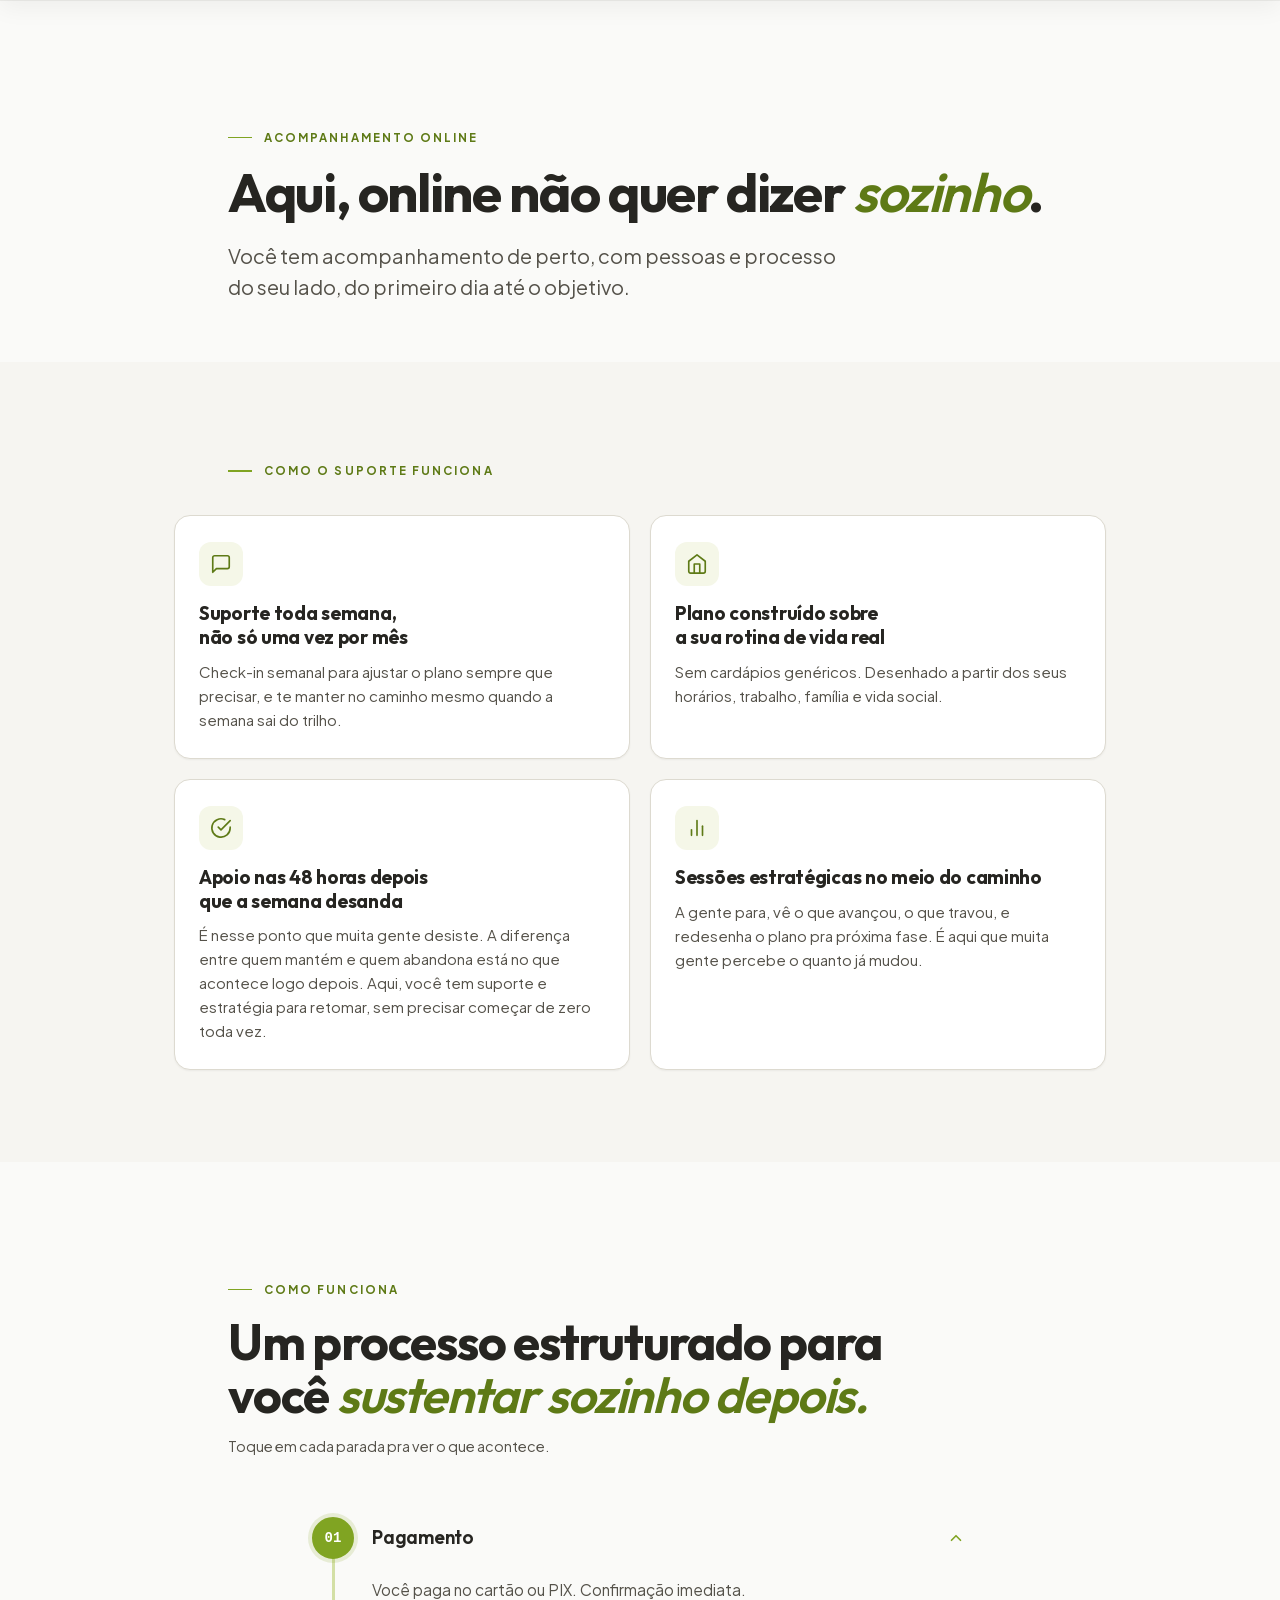
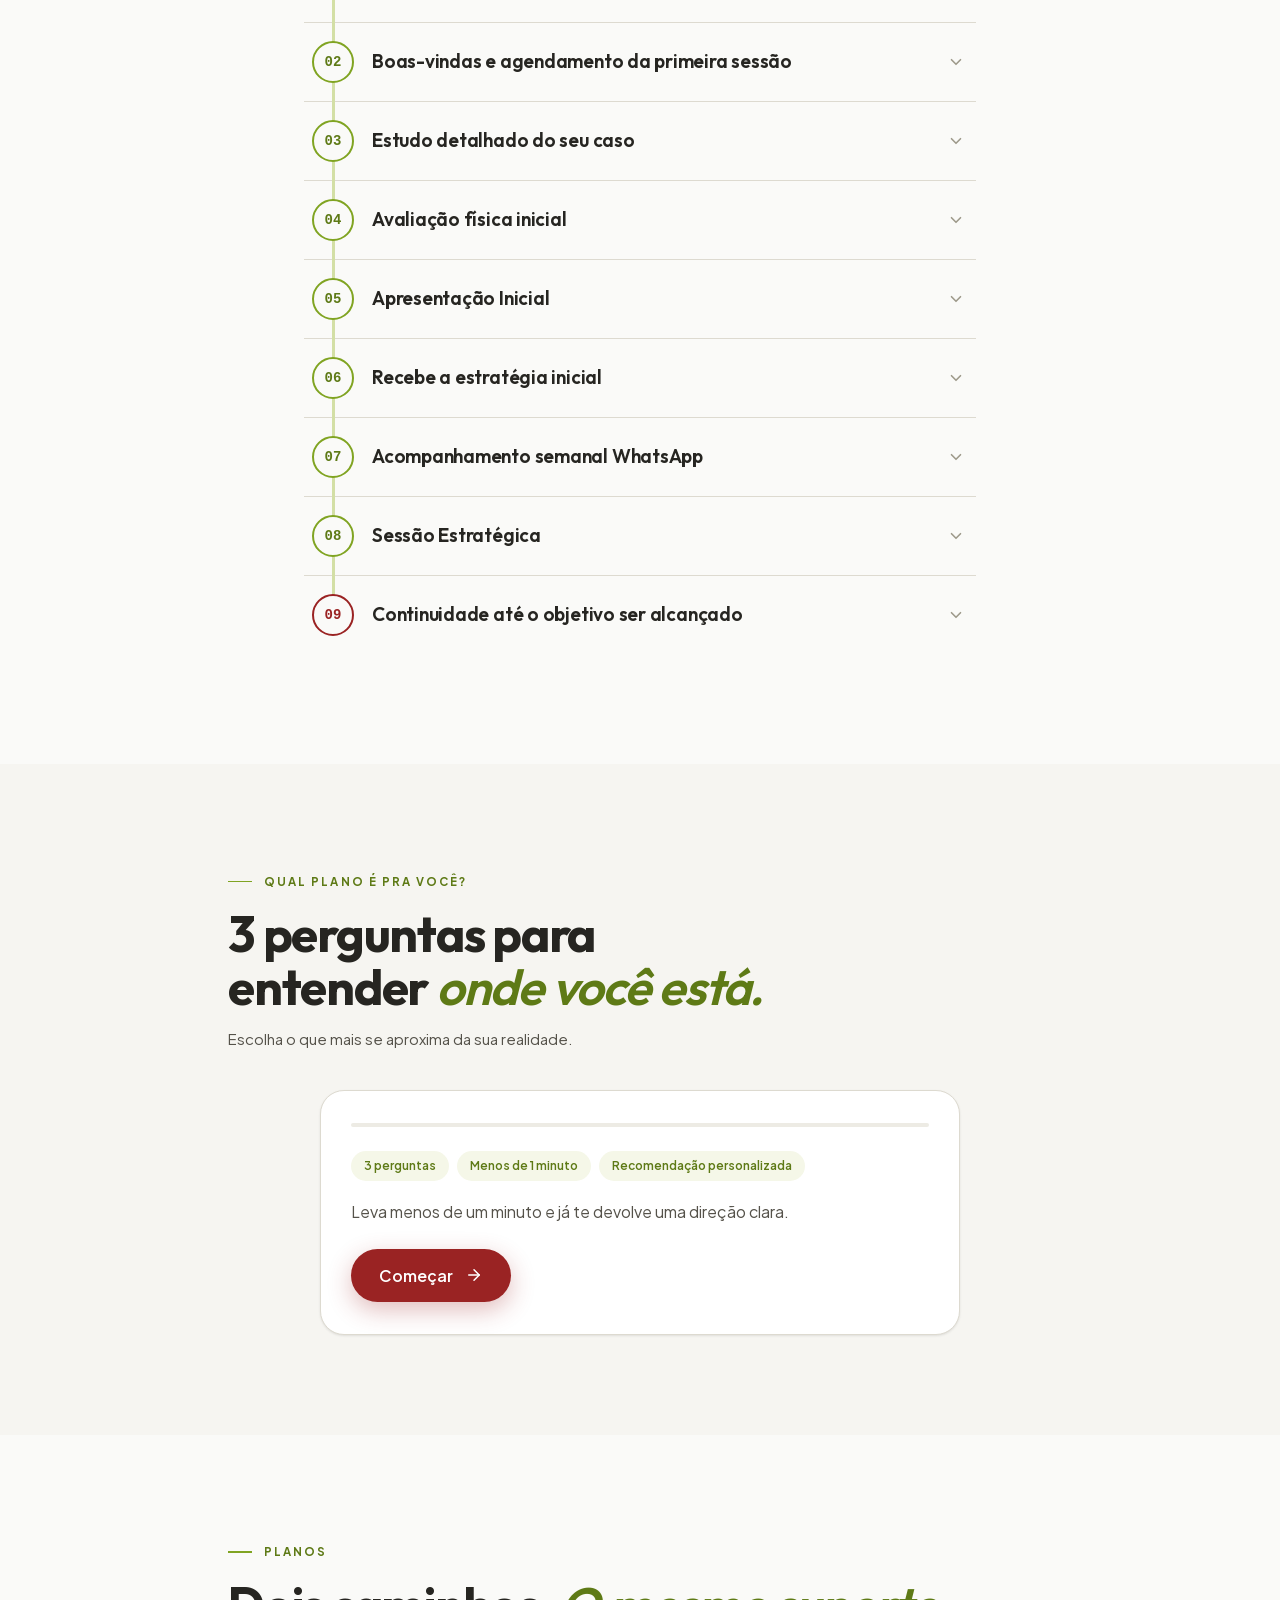
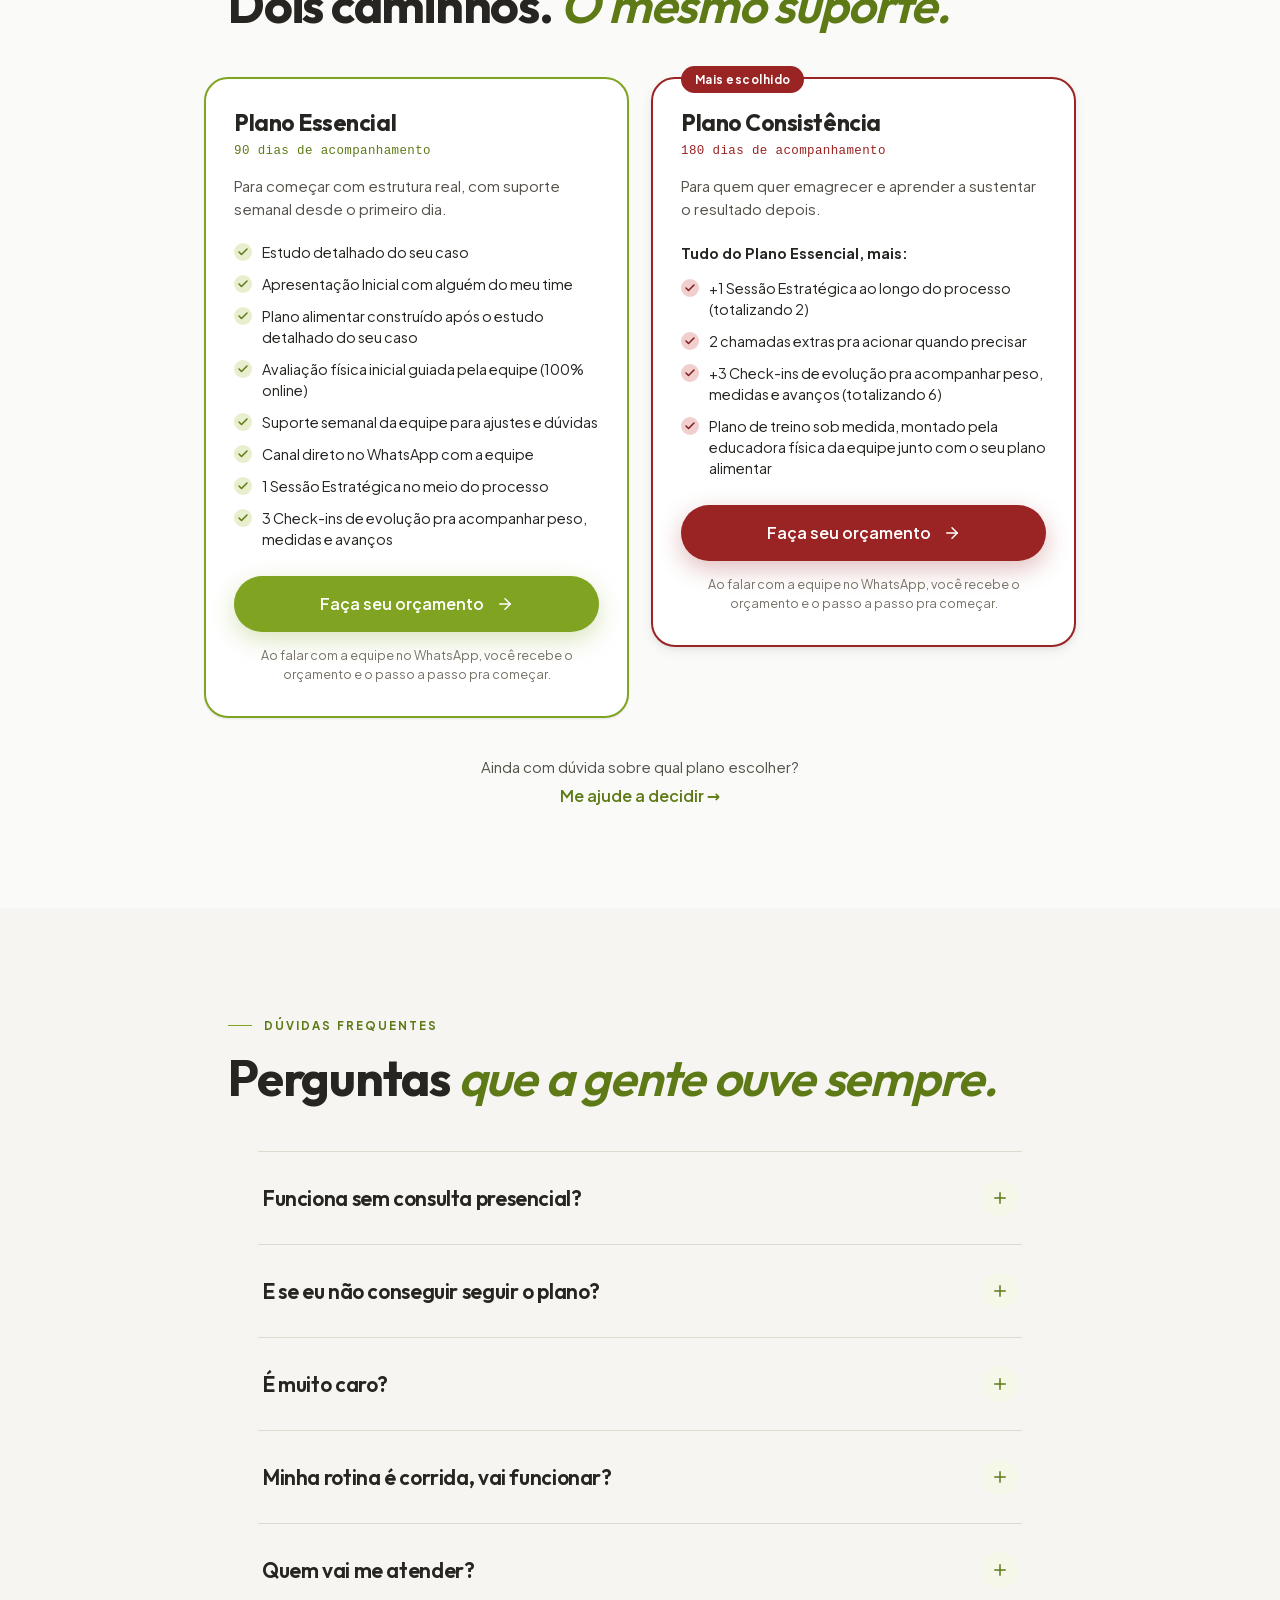
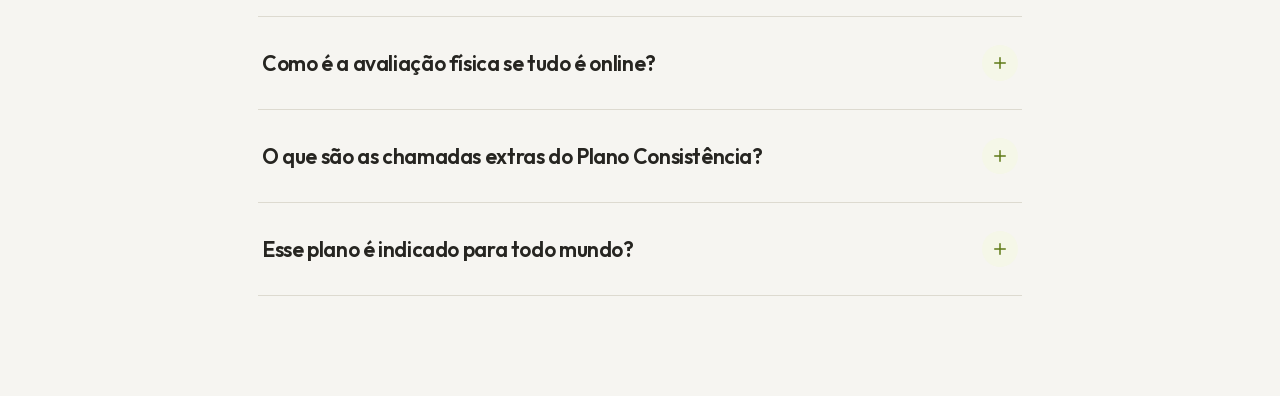
==== commit 3837002f: "Topbar: efeito frosted glass estilo Apple Reduz a opacidade do fundo branco (0.92 -> 0.55), aumenta " ====
--- a/index.html
+++ b/index.html
@@ -9,9 +9,22 @@
 <meta name="theme-color" content="#80A422">
 
 <link rel="stylesheet" href="design-system/colors_and_type.css">
-<link rel="stylesheet" href="styles.css?v=7">
+<link rel="stylesheet" href="styles.css?v=9">
 </head>
 <body>
+
+<!-- ════════════════════ 00 · TOPBAR — header sticky com foto + nome ════════════════════ -->
+<header class="topbar" id="topbar" role="banner">
+  <div class="topbar-inner">
+    <span class="topbar-photo">
+      <img src="foto-perfil.png" alt="" width="44" height="44" loading="eager" decoding="async" />
+    </span>
+    <span class="topbar-text">
+      <strong class="topbar-name">Diogo Brito</strong>
+      <span class="topbar-role">Nutricionista</span>
+    </span>
+  </div>
+</header>
 
 <main>
 
@@ -474,20 +487,13 @@
 
 </main>
 
-<!-- ════════════════════ 07 · CARTÃO FLUTUANTE — FALAR COM O NUTRI ════════════════════ -->
+<!-- ════════════════════ 07 · BOTÃO FLUTUANTE WHATSAPP ════════════════════ -->
 <a class="wa-float" id="wa-float" href="https://wa.me/5564981786708?text=Ol%C3%A1%20Diogo%21%20Vim%20pela%20p%C3%A1gina%20do%20acompanhamento%20online%20e%20quero%20saber%20mais%20sobre%20os%20planos." target="_blank" rel="noopener" aria-label="Falar com Diogo Brito no WhatsApp">
-  <span class="wa-float-photo">
-    <img src="foto-perfil.png" alt="Foto de Diogo Brito" width="56" height="56" loading="lazy" decoding="async" />
-  </span>
-  <span class="wa-float-text">
-    <strong class="wa-float-name">Diogo Brito</strong>
-    <span class="wa-float-role">Nutricionista</span>
-  </span>
-  <svg class="wa-float-wa" viewBox="0 0 24 24" fill="currentColor" aria-hidden="true">
+  <svg viewBox="0 0 24 24" fill="currentColor" aria-hidden="true">
     <path d="M17.472 14.382c-.297-.149-1.758-.867-2.03-.967-.273-.099-.471-.148-.67.15-.197.297-.767.966-.94 1.164-.173.199-.347.223-.644.075-.297-.15-1.255-.463-2.39-1.475-.883-.788-1.48-1.761-1.653-2.059-.173-.297-.018-.458.13-.606.134-.133.298-.347.446-.52.149-.174.198-.298.298-.497.099-.198.05-.371-.025-.52-.075-.149-.669-1.612-.916-2.207-.242-.579-.487-.5-.669-.51-.173-.008-.371-.01-.57-.01-.198 0-.52.074-.792.372-.272.297-1.04 1.016-1.04 2.479 0 1.462 1.065 2.875 1.213 3.074.149.198 2.096 3.2 5.077 4.487.709.306 1.262.489 1.694.625.712.227 1.36.195 1.871.118.571-.085 1.758-.719 2.006-1.413.248-.694.248-1.289.173-1.413-.074-.124-.272-.198-.57-.347m-5.421 7.403h-.004a9.87 9.87 0 0 1-5.031-1.378l-.361-.214-3.741.982.998-3.648-.235-.374a9.86 9.86 0 0 1-1.51-5.26c.001-5.45 4.436-9.884 9.888-9.884 2.64 0 5.122 1.03 6.988 2.898a9.825 9.825 0 0 1 2.893 6.994c-.003 5.45-4.437 9.884-9.885 9.884m8.413-18.297A11.815 11.815 0 0 0 12.05 0C5.495 0 .16 5.335.157 11.892c0 2.096.547 4.142 1.588 5.945L.057 24l6.305-1.654a11.882 11.882 0 0 0 5.683 1.448h.005c6.554 0 11.89-5.335 11.893-11.893a11.821 11.821 0 0 0-3.48-8.413z"/>
   </svg>
 </a>
 
-<script src="app.js?v=3"></script>
+<script src="app.js?v=4"></script>
 </body>
 </html>
--- a/styles.css
+++ b/styles.css
@@ -415,65 +415,88 @@
 /* ============================================================
    07 · BOTÃO FLUTUANTE WHATSAPP (igual à página da bio)
    ============================================================ */
-/* Cartão flutuante: foto + nome + título + ícone WhatsApp */
 .wa-float {
   position: fixed;
-  bottom: 18px; left: 50%;
-  transform: translateX(-50%) translateY(16px) scale(0.96);
-  display: inline-flex;
-  align-items: center;
-  gap: 12px;
-  padding: 8px 18px 8px 8px;
-  background: var(--white);
-  color: var(--fg);
-  text-decoration: none;
-  border-radius: 999px;
-  border: 1px solid var(--border);
-  box-shadow: 0 12px 32px rgba(20, 19, 15, 0.18), 0 3px 8px rgba(20, 19, 15, 0.08);
+  bottom: 18px; right: 18px;
+  width: 52px; height: 52px;
+  border: none; border-radius: 50%;
+  background: var(--brand-green);
+  color: #fff; cursor: pointer;
   z-index: 60;
+  display: grid; place-items: center;
+  padding: 0;
+  box-shadow: 0 6px 20px rgba(0, 0, 0, 0.25), 0 2px 6px rgba(0, 0, 0, 0.15);
   opacity: 0;
+  transform: translateY(16px) scale(0.9);
   pointer-events: none;
   transition: opacity 320ms cubic-bezier(0.22, 1, 0.36, 1),
               transform 320ms cubic-bezier(0.22, 1, 0.36, 1),
-              box-shadow 200ms ease;
-}
-.wa-float.is-visible {
-  opacity: 1;
-  transform: translateX(-50%) translateY(0) scale(1);
-  pointer-events: auto;
-}
-.wa-float:hover { box-shadow: 0 16px 36px rgba(20, 19, 15, 0.22), 0 4px 10px rgba(20, 19, 15, 0.10); }
-.wa-float:active { transform: translateX(-50%) translateY(0) scale(0.97); }
-
-.wa-float-photo {
+              background 200ms ease, box-shadow 200ms ease;
+}
+.wa-float.is-visible { opacity: 1; transform: translateY(0) scale(1); pointer-events: auto; }
+.wa-float:hover { background: var(--brand-green-700); color: #fff; box-shadow: 0 10px 28px rgba(0, 0, 0, 0.32), 0 3px 8px rgba(0, 0, 0, 0.18); }
+.wa-float:active { transform: translateY(0) scale(0.94); }
+.wa-float svg { width: 26px; height: 26px; display: block; }
+
+/* ============================================================
+   00 · TOPBAR (header sticky com foto + nome + título)
+   ============================================================ */
+.topbar {
+  position: fixed;
+  top: 0; left: 0; right: 0;
+  z-index: 50;
+  background: rgba(255, 255, 255, 0.55);
+  -webkit-backdrop-filter: saturate(180%) blur(22px);
+  backdrop-filter: saturate(180%) blur(22px);
+  border-bottom: 1px solid rgba(255, 255, 255, 0.30);
+  box-shadow:
+    inset 0 1px 0 rgba(255, 255, 255, 0.55),   /* brilho no topo, dá profundidade */
+    0 1px 0 rgba(20, 19, 15, 0.06),
+    0 8px 24px rgba(20, 19, 15, 0.05);
+  transform: translateY(-100%);
+  transition: transform 320ms cubic-bezier(0.22, 1, 0.36, 1);
+}
+/* Fallback pra navegadores sem backdrop-filter (raro hoje) */
+@supports not ((backdrop-filter: blur(1px)) or (-webkit-backdrop-filter: blur(1px))) {
+  .topbar { background: rgba(255, 255, 255, 0.92); }
+}
+.topbar.is-visible { transform: translateY(0); }
+.topbar-inner {
+  max-width: 720px;
+  margin: 0 auto;
+  padding: 10px 18px;
+  display: flex;
+  align-items: center;
+  gap: 12px;
+}
+.topbar-photo {
   flex-shrink: 0;
-  width: 44px; height: 44px;
+  width: 40px; height: 40px;
   border-radius: 50%;
   overflow: hidden;
   background: var(--stone-100);
   display: block;
 }
-.wa-float-photo img {
+.topbar-photo img {
   width: 100%; height: 100%;
   object-fit: cover;
   display: block;
 }
-
-.wa-float-text {
+.topbar-text {
   display: flex;
   flex-direction: column;
   line-height: 1.15;
   min-width: 0;
 }
-.wa-float-name {
+.topbar-name {
   font-family: var(--font-display);
-  font-size: 15.5px;
+  font-size: 16px;
   font-weight: 700;
   letter-spacing: -0.01em;
   color: var(--brand-green-700);
   white-space: nowrap;
 }
-.wa-float-role {
+.topbar-role {
   font-family: var(--font-body);
   font-size: 12.5px;
   color: var(--fg-muted);
@@ -481,13 +504,6 @@
   white-space: nowrap;
 }
 
-.wa-float-wa {
-  width: 22px; height: 22px;
-  color: var(--brand-green);
-  flex-shrink: 0;
-  margin-left: 4px;
-}
-
 /* ============================================================
    Reduced motion
    ============================================================ */
@@ -495,8 +511,9 @@
   html { scroll-behavior: auto; }
   .reveal, .reveal-fast { opacity: 1; transform: none; transition: none; }
   .quiz-screen.active { animation: none; }
-  .wa-float { transition: opacity 200ms ease; transform: translateX(-50%) !important; }
-  .wa-float.is-visible { transform: translateX(-50%) !important; }
+  .wa-float { transition: opacity 200ms ease; transform: none !important; }
+  .wa-float.is-visible { transform: none !important; }
+  .topbar { transition: none; }
   *, *::before, *::after {
     animation-duration: 0.01ms !important;
     animation-iteration-count: 1 !important;
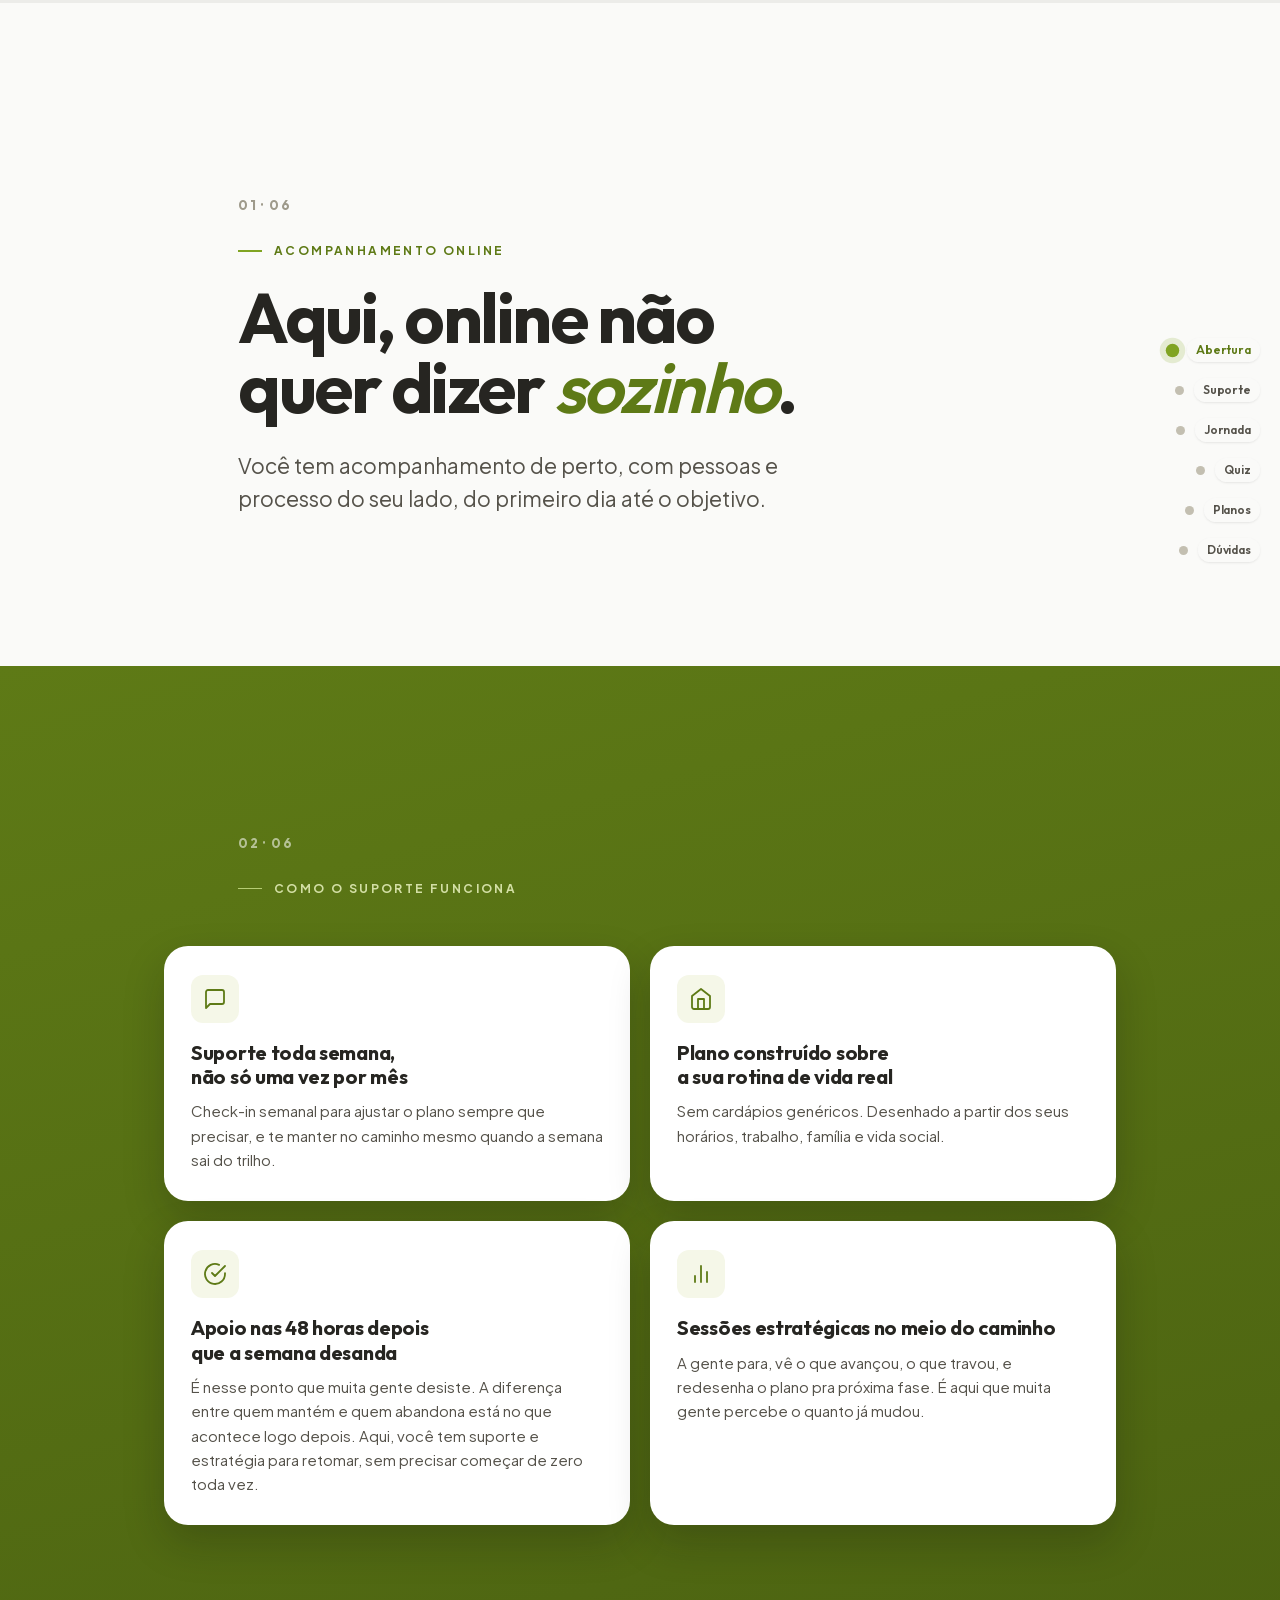
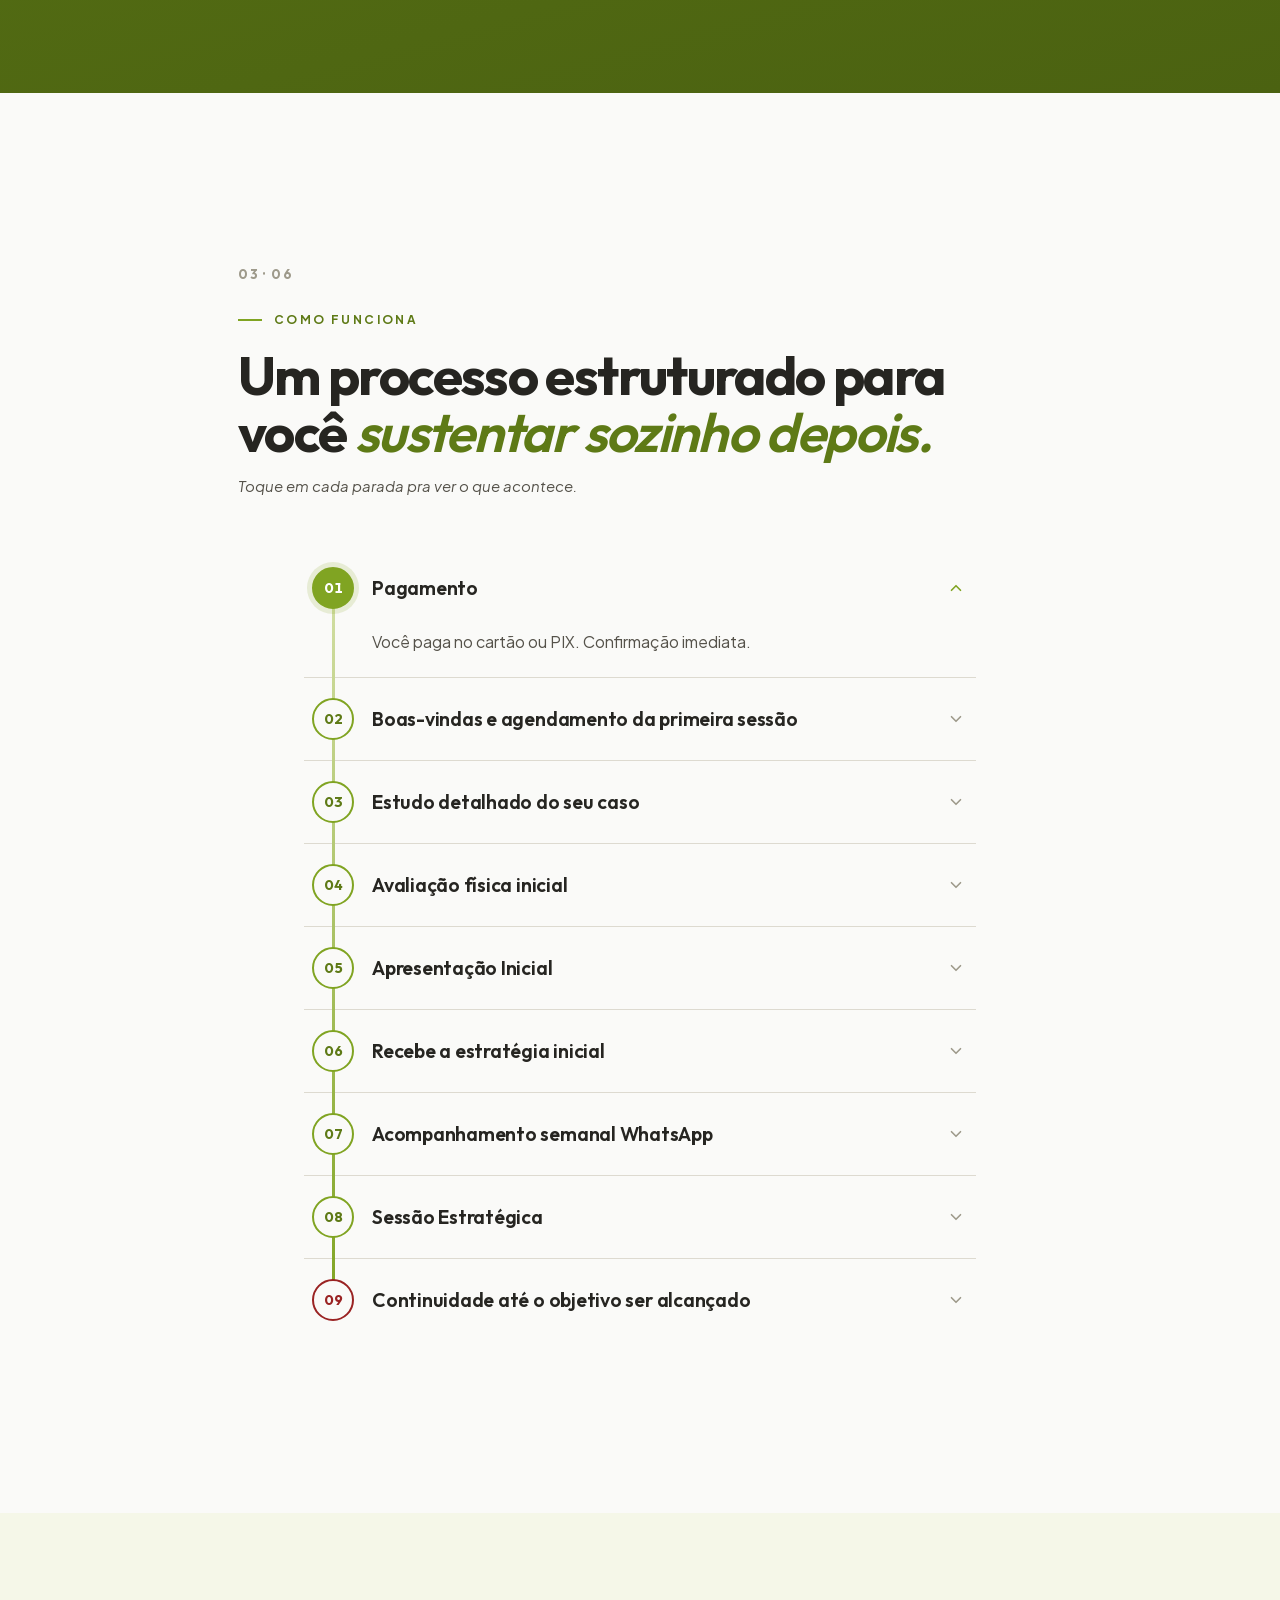
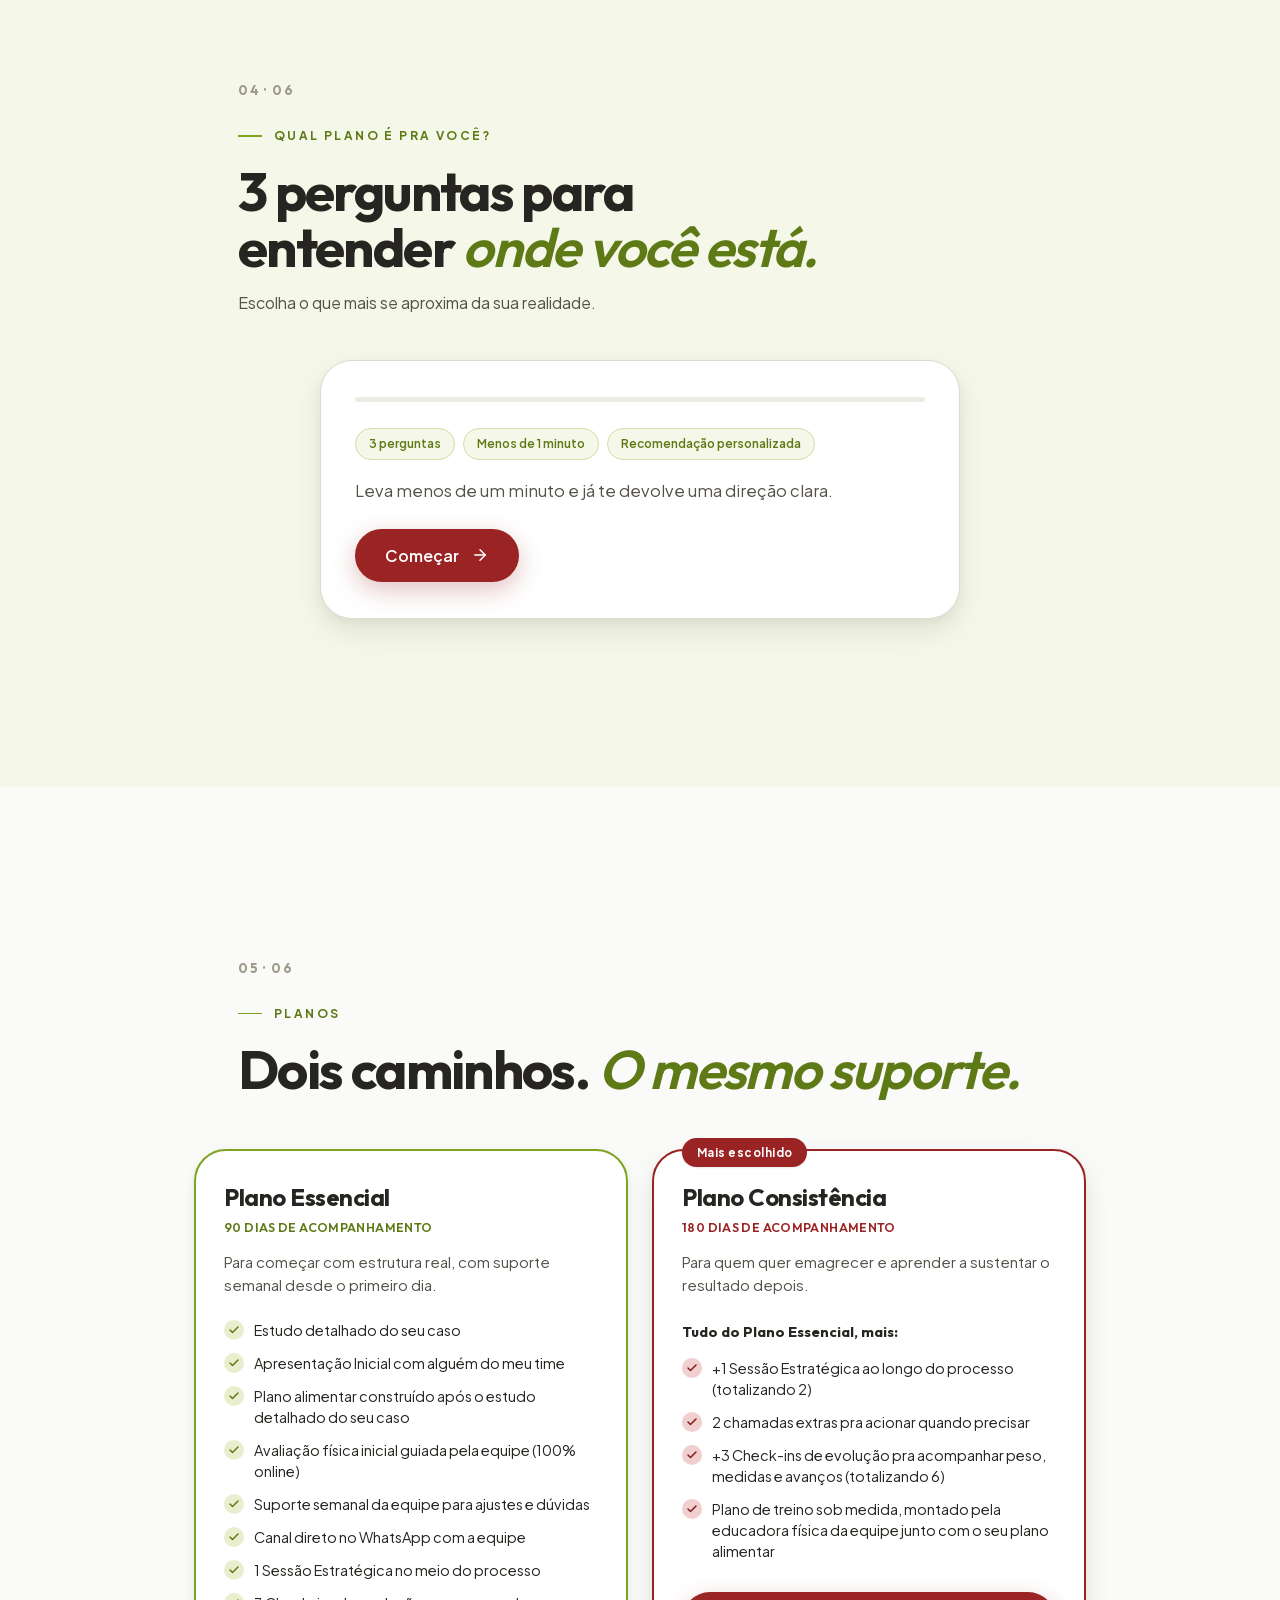
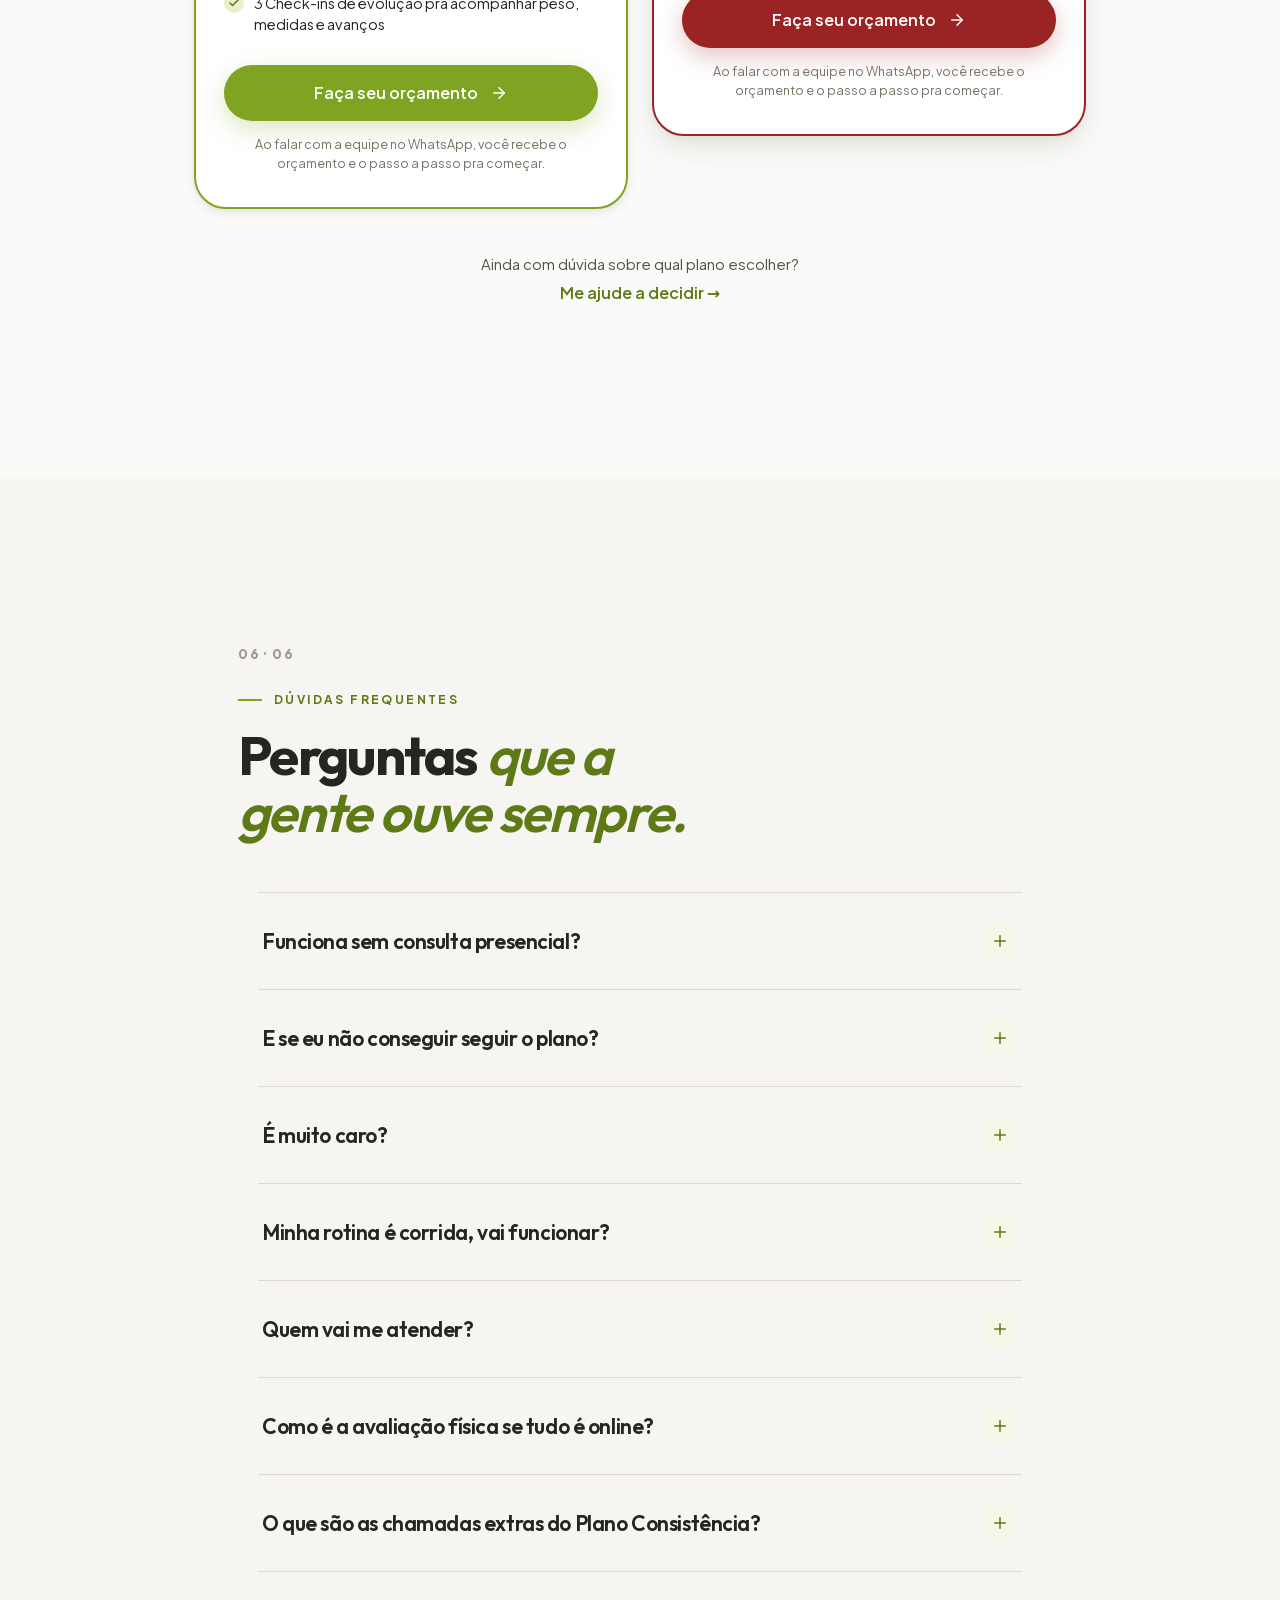
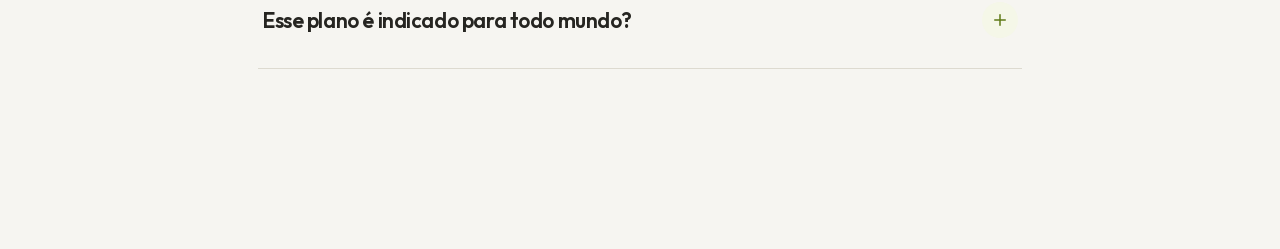
==== commit 70f29948: "Aplica direção C do Claude Design: storytelling vertical Repagina visual mantendo copy, paleta, font" ====
--- a/index.html
+++ b/index.html
@@ -9,9 +9,20 @@
 <meta name="theme-color" content="#80A422">
 
 <link rel="stylesheet" href="design-system/colors_and_type.css">
-<link rel="stylesheet" href="styles.css?v=9">
+<link rel="stylesheet" href="styles.css?v=11">
 </head>
 <body>
+
+<!-- ════════════════════ C · INDICADORES DE PROGRESSO ════════════════════ -->
+<div class="story-progress" aria-hidden="true"><div class="story-progress-bar" id="story-progress-bar"></div></div>
+<nav class="chapter-rail" aria-label="Capítulos da página">
+  <a href="#abertura" data-target="abertura"><span class="chapter-dot"></span><span class="chapter-label">Abertura</span></a>
+  <a href="#suporte"  data-target="suporte"><span class="chapter-dot"></span><span class="chapter-label">Suporte</span></a>
+  <a href="#jornada"  data-target="jornada"><span class="chapter-dot"></span><span class="chapter-label">Jornada</span></a>
+  <a href="#quiz"     data-target="quiz"><span class="chapter-dot"></span><span class="chapter-label">Quiz</span></a>
+  <a href="#planos"   data-target="planos"><span class="chapter-dot"></span><span class="chapter-label">Planos</span></a>
+  <a href="#faq"      data-target="faq"><span class="chapter-dot"></span><span class="chapter-label">Dúvidas</span></a>
+</nav>
 
 <!-- ════════════════════ 00 · TOPBAR — header sticky com foto + nome ════════════════════ -->
 <header class="topbar" id="topbar" role="banner">
@@ -494,6 +505,6 @@
   </svg>
 </a>
 
-<script src="app.js?v=4"></script>
+<script src="app.js?v=5"></script>
 </body>
 </html>
--- a/styles.css
+++ b/styles.css
@@ -1,280 +1,206 @@
 /* ============================================================
+   DIREÇÃO C · STORYTELLING VERTICAL
    Acompanhamento Online · Diogo Brito
-   Bloco standalone (HTML puro) — pra incorporar depois na
-   acompanhamento.html. Mobile-first. Usa os tokens de
-   design-system/colors_and_type.css.
+   A página vira uma jornada vertical. Transições marcadas entre
+   seções (mudança de fundo, respiros maiores), indicadores
+   sutis de progresso. O leitor desce por capítulos.
+   Travas: copy literal · paleta #80A422 / #9A2323 / #FAFAF8 ·
+   Outfit (títulos) + Plus Jakarta Sans (corpo) · HTML/CSS puro.
    ============================================================ */
 
 * { box-sizing: border-box; }
-html { scroll-behavior: smooth; }
+html { scroll-behavior: smooth; overflow-x: hidden; }
 body {
   background: var(--bg);
   color: var(--fg);
-  overflow-x: hidden;
-}
-
-/* ---- Reveal (entrada discreta no scroll) ---- */
-.reveal { opacity: 0; transform: translateY(14px); transition: opacity .8s var(--ease-out), transform .8s var(--ease-out); }
+  font-family: var(--font-body);
+}
+
+/* ============================================================
+   INDICADORES DE PROGRESSO
+   ============================================================ */
+.story-progress {
+  position: fixed; top: 0; left: 0; right: 0; height: 3px;
+  background: rgba(20, 19, 15, 0.06); z-index: 70; pointer-events: none;
+}
+.story-progress-bar { height: 100%; width: 0; background: var(--brand-green); transition: width 80ms linear; }
+
+.chapter-rail {
+  position: fixed; right: 12px; top: 50%; transform: translateY(-50%);
+  z-index: 55; display: flex; flex-direction: column; gap: 16px;
+  padding: 12px 8px; pointer-events: auto;
+}
+.chapter-rail a { display: flex; align-items: center; gap: 10px; justify-content: flex-end; text-decoration: none; }
+.chapter-dot {
+  width: 9px; height: 9px; border-radius: 50%;
+  background: var(--stone-300); flex-shrink: 0;
+  transition: background var(--dur-base) var(--ease-standard), transform var(--dur-base) var(--ease-standard), box-shadow var(--dur-base) var(--ease-standard);
+}
+.chapter-rail a:hover .chapter-dot { background: var(--brand-green-400); }
+.chapter-rail a.active .chapter-dot { background: var(--brand-green); transform: scale(1.5); box-shadow: 0 0 0 4px rgba(128, 164, 34, 0.18); }
+.chapter-label {
+  font-family: var(--font-display); font-size: 12px; font-weight: 600;
+  letter-spacing: -0.01em; color: var(--fg-muted);
+  background: rgba(250, 250, 248, 0.86); padding: 3px 9px; border-radius: var(--r-pill);
+  box-shadow: var(--shadow-sm);
+  opacity: 0; transform: translateX(6px); transition: opacity var(--dur-base) var(--ease-standard), transform var(--dur-base) var(--ease-standard);
+  pointer-events: none; white-space: nowrap;
+}
+.chapter-rail a:hover .chapter-label, .chapter-rail a.active .chapter-label { opacity: 1; transform: none; }
+.chapter-rail a.active .chapter-label { color: var(--brand-green-700); }
+@media (max-width: 400px) { .chapter-rail { right: 8px; gap: 14px; } .chapter-label { display: none; } }
+
+/* ---- Reveal — mais pronunciado (jornada) ---- */
+.reveal { opacity: 0; transform: translateY(28px); transition: opacity 1s var(--ease-out), transform 1s var(--ease-out); }
 .reveal.in { opacity: 1; transform: none; }
-.reveal-fast { opacity: 0; transform: translateY(12px); transition: opacity .6s var(--ease-out), transform .6s var(--ease-out); }
+.reveal-fast { opacity: 0; transform: translateY(22px); transition: opacity .8s var(--ease-out), transform .8s var(--ease-out); }
 .reveal-fast.in { opacity: 1; transform: none; }
 .reveal-stagger > .reveal-fast:nth-child(1).in { transition-delay: 0ms; }
-.reveal-stagger > .reveal-fast:nth-child(2).in { transition-delay: 90ms; }
-.reveal-stagger > .reveal-fast:nth-child(3).in { transition-delay: 180ms; }
-.reveal-stagger > .reveal-fast:nth-child(4).in { transition-delay: 270ms; }
-
-/* ---- Section head (igual à página da bio) ---- */
-.section-head {
-  max-width: 880px;
-  margin: 0 auto;
-  padding: 0 28px;
-  text-align: left;
-}
+.reveal-stagger > .reveal-fast:nth-child(2).in { transition-delay: 110ms; }
+.reveal-stagger > .reveal-fast:nth-child(3).in { transition-delay: 220ms; }
+.reveal-stagger > .reveal-fast:nth-child(4).in { transition-delay: 330ms; }
+
+/* ---- Section head + numeral de capítulo ---- */
+.section-head { position: relative; max-width: 860px; margin: 0 auto; padding: 0 28px; text-align: left; }
 .section-head h2 {
   font-family: var(--font-display);
-  font-size: clamp(1.9rem, 3.4vw + 1rem, 3.1rem);
-  letter-spacing: -0.025em;
-  line-height: 1.06;
-  margin-top: 18px;
-  text-wrap: balance;
-}
-.section-head h2 em {
-  font-style: italic;
-  color: var(--brand-green-700);
-  font-weight: 600;
-}
-
-.eyebrow {
-  font-family: var(--font-body);
-  font-size: 11.5px;
-  font-weight: 700;
-  letter-spacing: 0.18em;
-  text-transform: uppercase;
-  color: var(--brand-green-700);
-}
+  font-size: clamp(2.1rem, 5vw + 0.6rem, 3.4rem);
+  font-weight: 700; letter-spacing: -0.03em; line-height: 1.04;
+  margin-top: 18px; text-wrap: balance;
+}
+.section-head h2 em { font-style: italic; color: var(--brand-green-700); font-weight: 600; }
+.eyebrow { font-family: var(--font-body); font-size: 12px; font-weight: 700; letter-spacing: 0.2em; text-transform: uppercase; color: var(--brand-green-700); }
 .eyebrow-line { display: inline-flex; align-items: center; gap: 12px; }
 .eyebrow-line::before { content: ""; width: 24px; height: 1.5px; background: var(--brand-green); }
 
-/* ---- Botão primário (igual à página da bio) ---- */
+/* numerais de capítulo (decorativos, indicam progresso) */
+.abertura .section-head::before,
+.support .section-head::before,
+.journey .section-head::before,
+.quiz-section .section-head::before,
+.plans-section .section-head::before,
+.faq-section .section-head::before {
+  font-family: var(--font-display); font-weight: 700; font-size: 13px;
+  letter-spacing: 0.14em; display: block; margin-bottom: 18px; color: var(--stone-400);
+}
+.abertura .section-head::before { content: "01 · 06"; }
+.support .section-head::before { content: "02 · 06"; color: rgba(255,255,255,0.55); }
+.journey .section-head::before { content: "03 · 06"; }
+.quiz-section .section-head::before { content: "04 · 06"; }
+.plans-section .section-head::before { content: "05 · 06"; }
+.faq-section .section-head::before { content: "06 · 06"; }
+
+/* ---- Botão primário ---- */
 .btn-primary {
-  display: inline-flex;
-  align-items: center;
-  gap: 12px;
-  background: var(--brand-red);
-  color: #fff;
-  font-family: var(--font-body);
-  font-weight: 600;
-  font-size: 16px;
-  padding: 16px 28px;
-  border-radius: var(--r-pill);
-  border: none;
-  cursor: pointer;
-  text-decoration: none;
-  transition: transform var(--dur-base) var(--ease-standard),
-              background var(--dur-base) var(--ease-standard),
-              box-shadow var(--dur-slow) var(--ease-standard);
-  box-shadow: 0 8px 24px rgba(154, 35, 35, 0.30);
-}
-.btn-primary:hover { background: var(--brand-red-700); transform: translateY(-2px); box-shadow: 0 14px 32px rgba(154, 35, 35, 0.44); color: #fff; }
+  display: inline-flex; align-items: center; gap: 12px;
+  background: var(--brand-red); color: #fff;
+  font-family: var(--font-body); font-weight: 600; font-size: 16px;
+  padding: 16px 30px; border-radius: var(--r-pill); border: none;
+  cursor: pointer; text-decoration: none;
+  transition: transform var(--dur-base) var(--ease-standard), background var(--dur-base) var(--ease-standard), box-shadow var(--dur-slow) var(--ease-standard);
+  box-shadow: 0 8px 24px rgba(154, 35, 35, 0.28);
+}
+.btn-primary:hover { background: var(--brand-red-700); transform: translateY(-2px); box-shadow: 0 14px 32px rgba(154, 35, 35, 0.42); color: #fff; }
 .btn-primary svg { transition: transform var(--dur-base) var(--ease-standard); }
 .btn-primary:hover svg { transform: translateX(4px); }
 .btn-primary:active { transform: translateY(0); }
 
 /* ============================================================
-   01 · ABERTURA
-   ============================================================ */
-.abertura { background: var(--bg); padding: clamp(72px, 12vw, 120px) 0 clamp(40px, 7vw, 60px); }
-.abertura .section-head h2 { font-size: clamp(2.1rem, 4vw + 1rem, 3.4rem); }
-.abertura-lede {
-  font-size: clamp(17px, 2.2vw, 20px);
-  color: var(--fg-muted);
-  line-height: 1.55;
-  margin-top: 18px;
-  max-width: 620px;
-  text-wrap: pretty;
-}
-
-/* ============================================================
-   02 · CARDS DE SUPORTE
-   ============================================================ */
-.support { background: var(--bg-inset); padding: clamp(60px, 9vw, 92px) 0; }
-.support-grid {
-  max-width: 980px;
-  margin: 36px auto 0;
-  padding: 0 24px;
-  display: grid;
-  gap: 18px;
-  grid-template-columns: 1fr;
-}
+   01 · ABERTURA — capítulo de entrada
+   ============================================================ */
+.abertura { background: var(--bg); padding: clamp(104px, 19vw, 196px) 0 clamp(80px, 14vw, 150px); }
+.abertura .section-head h2 { font-size: clamp(2.6rem, 9vw + 0.2rem, 4.4rem); letter-spacing: -0.035em; line-height: 1; margin-top: 22px; max-width: 15ch; }
+.abertura-lede { font-size: clamp(18px, 2.4vw, 21px); color: var(--fg-muted); line-height: 1.6; margin-top: 26px; max-width: 560px; }
+
+/* ============================================================
+   02 · SUPORTE — capítulo em verde profundo (transição marcada)
+   ============================================================ */
+.support {
+  background: linear-gradient(165deg, var(--brand-green-700) 0%, var(--brand-green-800) 100%);
+  padding: clamp(92px, 15vw, 168px) 0;
+}
+.support .section-head h2 { color: #fff; }
+.support .eyebrow { color: var(--brand-green-200); }
+.support .eyebrow-line::before { background: var(--brand-green-300); }
+.support-grid { max-width: 1000px; margin: 48px auto 0; padding: 0 24px; display: grid; gap: 18px; grid-template-columns: 1fr; }
 .support-card {
-  background: var(--bg-raised);
-  border: 1px solid var(--border);
-  border-radius: var(--r-lg);
-  padding: 26px 24px;
-  box-shadow: var(--shadow-xs);
-  transition: box-shadow var(--dur-slow) var(--ease-standard),
-              border-color var(--dur-slow) var(--ease-standard),
-              transform var(--dur-base) var(--ease-standard);
-}
-.support-card:hover { box-shadow: var(--shadow-md); border-color: var(--border-strong); transform: translateY(-2px); }
-.support-icon {
-  width: 44px; height: 44px;
-  border-radius: 12px;
-  background: var(--brand-green-50);
-  color: var(--brand-green-700);
-  display: grid; place-items: center;
-  margin-bottom: 16px;
-}
-.support-icon svg { width: 22px; height: 22px; }
-.support-card h3 {
-  font-family: var(--font-display);
-  font-size: 19px; font-weight: 700;
-  letter-spacing: -0.015em; line-height: 1.25;
-  margin-bottom: 10px; text-wrap: balance;
-}
-.support-card p { color: var(--fg-muted); font-size: 15px; line-height: 1.6; text-wrap: pretty; }
-
-@media (min-width: 720px) {
-  .support-grid { grid-template-columns: 1fr 1fr; gap: 20px; }
-}
-
-/* ============================================================
-   03 · MAPA DA JORNADA (9 paradas, clicáveis)
-   ============================================================ */
-.journey { background: var(--bg); padding: clamp(60px, 9vw, 110px) 0; }
-.journey-hint { color: var(--fg-muted); font-size: 14.5px; margin-top: 14px; }
-
-.journey-wrap {
-  position: relative;
-  max-width: 720px;
-  margin: 40px auto 0;
-  padding: 0 24px;
-}
-/* trilho vertical (estrada) — linha fixa atrás dos nós */
+  background: var(--bg-raised); border: 1px solid rgba(255, 255, 255, 0.12); border-radius: var(--r-xl);
+  padding: 28px 26px; box-shadow: 0 18px 40px rgba(20, 19, 15, 0.22);
+  transition: transform var(--dur-base) var(--ease-standard), box-shadow var(--dur-slow) var(--ease-standard);
+}
+.support-card:hover { transform: translateY(-4px); box-shadow: 0 26px 54px rgba(20, 19, 15, 0.30); }
+.support-icon { width: 48px; height: 48px; border-radius: var(--r-md); background: var(--brand-green-50); color: var(--brand-green-700); display: grid; place-items: center; margin-bottom: 18px; }
+.support-icon svg { width: 24px; height: 24px; }
+.support-card h3 { font-family: var(--font-display); font-size: 20px; font-weight: 700; letter-spacing: -0.015em; line-height: 1.22; margin-bottom: 10px; text-wrap: balance; }
+.support-card p { color: var(--fg-muted); font-size: 15px; line-height: 1.62; }
+@media (min-width: 720px) { .support-grid { grid-template-columns: 1fr 1fr; gap: 20px; } }
+
+/* ============================================================
+   03 · JORNADA — descida pelo trilho
+   ============================================================ */
+.journey { background: var(--bg); padding: clamp(92px, 15vw, 172px) 0; }
+.journey-hint { color: var(--fg-muted); font-size: 15px; margin-top: 14px; font-style: italic; }
+.journey-wrap { position: relative; max-width: 720px; margin: 48px auto 0; padding: 0 24px; }
 .journey-wrap::before {
-  content: "";
-  position: absolute;
-  left: 48px;
-  top: 34px;
-  bottom: 34px;
-  width: 3px;
-  border-radius: 3px;
-  background: var(--brand-green-200);
+  content: ""; position: absolute; left: 48px; top: 34px; bottom: 34px;
+  width: 3px; border-radius: 3px;
+  background: linear-gradient(var(--brand-green-200), var(--brand-green));
   z-index: 1;
 }
-
 .jstep { position: relative; }
 .jstep + .jstep { border-top: 1px solid var(--border); }
-
 .jstep-heading { margin: 0; font: inherit; letter-spacing: normal; }
 .jstep-trigger {
-  display: flex;
-  align-items: center;
-  gap: 18px;
-  width: 100%;
-  padding: 16px 4px;
-  background: none; border: none;
-  text-align: left; cursor: pointer;
-  color: var(--fg);
-  font-family: var(--font-body);
-  -webkit-tap-highlight-color: transparent;
+  display: flex; align-items: center; gap: 18px; width: 100%; padding: 18px 4px;
+  background: none; border: none; text-align: left; cursor: pointer; color: var(--fg);
+  font-family: var(--font-body); -webkit-tap-highlight-color: transparent;
 }
 .jstep-num {
-  position: relative;
-  z-index: 2;
-  flex-shrink: 0;
-  width: 42px; height: 42px;
-  border-radius: 50%;
-  border: 2px solid var(--brand-green);
-  background: var(--bg);
-  color: var(--brand-green-700);
-  display: grid; place-items: center;
-  font-family: var(--font-mono);
-  font-size: 14px; font-weight: 600;
+  position: relative; z-index: 2; flex-shrink: 0; width: 42px; height: 42px; border-radius: 50%;
+  border: 2px solid var(--brand-green); background: var(--bg); color: var(--brand-green-700);
+  display: grid; place-items: center; font-family: var(--font-display); font-size: 14px; font-weight: 700;
   font-feature-settings: "tnum";
-  transition: background var(--dur-base) var(--ease-standard),
-              color var(--dur-base) var(--ease-standard),
-              box-shadow var(--dur-slow) var(--ease-standard);
+  transition: background var(--dur-base) var(--ease-standard), color var(--dur-base) var(--ease-standard), box-shadow var(--dur-slow) var(--ease-standard);
 }
 .jstep-trigger:hover .jstep-num { background: var(--brand-green-50); }
-.jstep.open .jstep-num {
-  background: var(--brand-green);
-  color: #fff;
-  box-shadow: 0 0 0 4px rgba(128, 164, 34, 0.16);
-}
+.jstep.open .jstep-num { background: var(--brand-green); color: #fff; box-shadow: 0 0 0 5px rgba(128, 164, 34, 0.16); }
 .jstep-final .jstep-num { border-color: var(--brand-red); color: var(--brand-red); }
-.jstep-final.open .jstep-num { background: var(--brand-red); color: #fff; box-shadow: 0 0 0 4px rgba(154, 35, 35, 0.16); }
-
-.jstep-title {
-  flex: 1; min-width: 0;
-  font-family: var(--font-display);
-  font-size: 17.5px; font-weight: 600;
-  letter-spacing: -0.012em; line-height: 1.25;
-  color: var(--fg); text-wrap: balance;
-  transition: color var(--dur-base) var(--ease-standard);
-}
+.jstep-final.open .jstep-num { background: var(--brand-red); color: #fff; box-shadow: 0 0 0 5px rgba(154, 35, 35, 0.16); }
+.jstep-title { flex: 1; min-width: 0; font-family: var(--font-display); font-size: 18px; font-weight: 600; letter-spacing: -0.012em; line-height: 1.25; color: var(--fg); text-wrap: balance; transition: color var(--dur-base) var(--ease-standard); }
 .jstep-trigger:hover .jstep-title { color: var(--brand-green-700); }
 .jstep-icon { flex-shrink: 0; width: 24px; height: 24px; display: grid; place-items: center; color: var(--stone-400); transition: transform var(--dur-slow) var(--ease-standard), color var(--dur-base) var(--ease-standard); }
 .jstep-icon svg { width: 18px; height: 18px; display: block; }
 .jstep.open .jstep-icon { transform: rotate(180deg); color: var(--brand-green); }
-
 .jstep-panel { max-height: 0; overflow: hidden; transition: max-height var(--dur-slow) var(--ease-standard); }
-.jstep-panel-inner {
-  padding: 0 8px 20px 64px;
-  opacity: 0; transform: translateY(6px);
-  transition: opacity var(--dur-base) var(--ease-standard), transform var(--dur-base) var(--ease-standard);
-}
+.jstep-panel-inner { padding: 0 8px 22px 64px; opacity: 0; transform: translateY(6px); transition: opacity var(--dur-base) var(--ease-standard), transform var(--dur-base) var(--ease-standard); }
 .jstep.open .jstep-panel-inner { opacity: 1; transform: none; transition-delay: 90ms; }
-.jstep-panel-inner p { margin: 0; font-size: 15.5px; line-height: 1.62; color: var(--fg-muted); text-wrap: pretty; }
-
+.jstep-panel-inner p { margin: 0; font-size: 16px; line-height: 1.64; color: var(--fg-muted); }
 @media (min-width: 640px) {
   .journey-wrap::before { left: 52px; }
-  .jstep-trigger { padding: 18px 8px; }
-  .jstep-title { font-size: 19px; }
-  .jstep-panel-inner { padding-left: 68px; font-size: 16px; }
-}
-
-/* ============================================================
-   04 · QUIZ
-   ============================================================ */
-.quiz-section { background: var(--bg-inset); padding: clamp(60px, 9vw, 100px) 0; }
-.quiz-subhead { color: var(--fg-muted); font-size: 15px; margin-top: 14px; }
-
-.quiz-card {
-  max-width: 640px;
-  margin: 38px auto 0;
-  background: var(--bg-raised);
-  border: 1px solid var(--border);
-  border-radius: var(--r-xl);
-  box-shadow: var(--shadow-sm);
-  padding: 26px 22px;
-  position: relative;
-  overflow: hidden;
-}
-.quiz-progress { height: 4px; background: var(--stone-100); border-radius: var(--r-pill); overflow: hidden; margin-bottom: 24px; }
+  .jstep-trigger { padding: 20px 8px; }
+  .jstep-title { font-size: 19.5px; }
+  .jstep-panel-inner { padding-left: 68px; font-size: 16.5px; }
+}
+
+/* ============================================================
+   04 · QUIZ — capítulo interativo, fundo creme tingido
+   ============================================================ */
+.quiz-section { background: var(--brand-green-50); padding: clamp(92px, 15vw, 168px) 0; }
+.quiz-subhead { color: var(--fg-muted); font-size: 16px; margin-top: 14px; }
+.quiz-card { max-width: 640px; margin: 44px auto 0; background: var(--bg-raised); border: 1px solid var(--border); border-radius: var(--r-2xl); box-shadow: var(--shadow-lg); padding: 28px 24px; position: relative; overflow: hidden; }
+.quiz-progress { height: 5px; background: var(--stone-100); border-radius: var(--r-pill); overflow: hidden; margin-bottom: 26px; }
 .quiz-progress-bar { height: 100%; width: 0; background: var(--brand-green); border-radius: var(--r-pill); transition: width var(--dur-slow) var(--ease-out); }
-
 .quiz-screen { display: none; }
-.quiz-screen.active { display: block; animation: quiz-fade .4s var(--ease-out); }
-@keyframes quiz-fade { from { opacity: 0; transform: translateY(8px); } to { opacity: 1; transform: none; } }
-
+.quiz-screen.active { display: block; animation: quiz-fade .45s var(--ease-out); }
+@keyframes quiz-fade { from { opacity: 0; transform: translateY(10px); } to { opacity: 1; transform: none; } }
 .quiz-badges { list-style: none; display: flex; flex-wrap: wrap; gap: 8px; padding: 0; margin: 0 0 18px; }
-.quiz-badges li { font-size: 12px; font-weight: 600; color: var(--brand-green-700); background: var(--brand-green-50); border-radius: var(--r-pill); padding: 6px 13px; }
-.quiz-intro-text { color: var(--fg-muted); font-size: 16px; line-height: 1.6; margin: 0 0 24px; }
-
-.quiz-step-label { font-family: var(--font-mono); font-size: 11px; letter-spacing: 0.16em; text-transform: uppercase; color: var(--brand-green-700); font-weight: 600; }
-.quiz-question { font-family: var(--font-display); font-size: clamp(20px, 3vw, 24px); font-weight: 700; letter-spacing: -0.02em; margin: 10px 0 6px; line-height: 1.2; }
-.quiz-question-sub { color: var(--fg-muted); font-size: 14.5px; margin: 0 0 20px; }
-
-.quiz-options { display: flex; flex-direction: column; gap: 12px; margin-bottom: 24px; }
-.quiz-option {
-  display: flex; align-items: flex-start; gap: 14px;
-  padding: 15px 16px;
-  border: 1.5px solid var(--border);
-  border-radius: var(--r-lg);
-  cursor: pointer; background: var(--bg-raised);
-  transition: border-color var(--dur-base) var(--ease-standard), background var(--dur-base) var(--ease-standard);
-}
+.quiz-badges li { font-size: 12px; font-weight: 600; color: var(--brand-green-700); background: var(--brand-green-50); border: 1px solid var(--brand-green-200); border-radius: var(--r-pill); padding: 6px 13px; }
+.quiz-intro-text { color: var(--fg-muted); font-size: 16.5px; line-height: 1.6; margin: 0 0 24px; }
+.quiz-step-label { font-family: var(--font-display); font-size: 11.5px; letter-spacing: 0.16em; text-transform: uppercase; color: var(--brand-green-700); font-weight: 700; }
+.quiz-question { font-family: var(--font-display); font-size: clamp(21px, 3.2vw, 26px); font-weight: 700; letter-spacing: -0.02em; margin: 10px 0 6px; line-height: 1.16; }
+.quiz-question-sub { color: var(--fg-muted); font-size: 15px; margin: 0 0 22px; }
+.quiz-options { display: flex; flex-direction: column; gap: 12px; margin-bottom: 26px; }
+.quiz-option { display: flex; align-items: flex-start; gap: 14px; padding: 16px 16px; border: 1.5px solid var(--border); border-radius: var(--r-lg); cursor: pointer; background: var(--bg-raised); transition: border-color var(--dur-base) var(--ease-standard), background var(--dur-base) var(--ease-standard); }
 .quiz-option:hover { border-color: var(--brand-green-300); background: var(--brand-green-50); }
 .quiz-option.selected { border-color: var(--brand-green); background: var(--brand-green-50); }
 .quiz-option-radio { width: 20px; height: 20px; border-radius: 50%; border: 2px solid var(--border-strong); flex-shrink: 0; margin-top: 2px; position: relative; transition: border-color var(--dur-base) var(--ease-standard); }
@@ -282,120 +208,70 @@
 .quiz-option.selected .quiz-option-radio::after { content: ""; position: absolute; inset: 3px; border-radius: 50%; background: var(--brand-green); }
 .quiz-option-label { font-weight: 600; font-size: 15.5px; color: var(--fg); line-height: 1.3; }
 .quiz-option-desc { font-size: 13px; color: var(--fg-muted); margin-top: 3px; line-height: 1.45; }
-
 .quiz-nav { display: flex; align-items: center; gap: 12px; }
 .quiz-nav .btn-primary { margin-left: auto; }
 .quiz-back, .quiz-restart { background: none; border: none; color: var(--fg-muted); font-family: var(--font-body); font-size: 14.5px; font-weight: 600; cursor: pointer; padding: 8px 4px; transition: color var(--dur-base) var(--ease-standard); }
 .quiz-back:hover, .quiz-restart:hover { color: var(--brand-green-700); }
 .quiz-next:disabled { opacity: 0.4; cursor: not-allowed; box-shadow: none; transform: none; }
 .quiz-next:disabled:hover { background: var(--brand-red); transform: none; box-shadow: none; }
-
 .quiz-result-eyebrow { display: inline-block; margin-bottom: 14px; }
 .quiz-result-label { font-family: var(--font-display); font-size: 15px; font-weight: 600; color: var(--brand-green-700); margin-bottom: 10px; line-height: 1.35; }
 .quiz-result-label.consistencia { color: var(--brand-red); }
-.quiz-result-title { font-family: var(--font-display); font-size: clamp(22px, 3.4vw, 27px); font-weight: 800; letter-spacing: -0.02em; margin: 0 0 14px; line-height: 1.15; }
-.quiz-result-title em { font-style: normal; color: var(--brand-green-700); }
-.quiz-result-why { color: var(--fg-muted); font-size: 15.5px; line-height: 1.65; margin: 0 0 24px; text-wrap: pretty; }
+.quiz-result-title { font-family: var(--font-display); font-size: clamp(22px, 3.6vw, 28px); font-weight: 800; letter-spacing: -0.025em; margin: 0 0 14px; line-height: 1.1; }
+.quiz-result-title em { font-style: italic; color: var(--brand-green-700); }
+.quiz-result-why { color: var(--fg-muted); font-size: 16px; line-height: 1.64; margin: 0 0 26px; }
 .quiz-result-actions { display: flex; flex-direction: column; gap: 14px; align-items: flex-start; }
-
-@media (min-width: 600px) {
-  .quiz-card { padding: 32px 30px; }
-}
-
-/* ============================================================
-   05 · PLANOS
-   ============================================================ */
-.plans-section { background: var(--bg); padding: clamp(60px, 9vw, 100px) 0; }
-.plans-grid {
-  max-width: 920px;
-  margin: 46px auto 0;
-  padding: 0 24px;
-  display: grid;
-  gap: 22px;
-  grid-template-columns: 1fr;
-  align-items: start;
-}
-.plan {
-  background: var(--bg-raised);
-  border: 1px solid var(--border);
-  border-radius: var(--r-xl);
-  padding: 32px 28px;
-  box-shadow: var(--shadow-sm);
-  position: relative;
-  display: flex;
-  flex-direction: column;
-}
-/* Consistência = vermelho (selo MAIS ESCOLHIDO, borda, CTA, checks) */
-.plan-featured { border: 2px solid var(--brand-red); box-shadow: var(--shadow-md); }
-.plan-badge {
-  position: absolute; top: -13px; left: 28px;
-  background: var(--brand-red); color: #fff;
-  font-size: 11.5px; font-weight: 700; letter-spacing: 0.04em;
-  padding: 5px 14px; border-radius: var(--r-pill);
-}
-.plan-name { font-family: var(--font-display); font-size: 23px; font-weight: 700; letter-spacing: -0.02em; }
-.plan-duration { font-family: var(--font-mono); font-size: 12.5px; color: var(--brand-green-700); letter-spacing: 0.03em; margin-top: 5px; }
+@media (min-width: 600px) { .quiz-card { padding: 36px 34px; } }
+
+/* ============================================================
+   05 · PLANOS — o desfecho do percurso
+   ============================================================ */
+.plans-section { background: var(--bg); padding: clamp(92px, 15vw, 172px) 0; }
+.plans-grid { max-width: 940px; margin: 52px auto 0; padding: 0 24px; display: grid; gap: 24px; grid-template-columns: 1fr; align-items: start; }
+.plan { background: var(--bg-raised); border: 1px solid var(--border); border-radius: var(--r-2xl); padding: 34px 28px; box-shadow: var(--shadow-md); position: relative; display: flex; flex-direction: column; }
+.plan--essencial { border: 2px solid var(--brand-green); }
+.plan-featured { border: 2px solid var(--brand-red); box-shadow: var(--shadow-lg); }
+.plan-badge { position: absolute; top: -13px; left: 28px; background: var(--brand-red); color: #fff; font-size: 11.5px; font-weight: 700; letter-spacing: 0.04em; padding: 6px 15px; border-radius: var(--r-pill); box-shadow: var(--shadow-sm); }
+.plan-name { font-family: var(--font-display); font-size: 24px; font-weight: 700; letter-spacing: -0.02em; }
+.plan-duration { font-family: var(--font-display); font-size: 12.5px; color: var(--brand-green-700); letter-spacing: 0.03em; text-transform: uppercase; margin-top: 6px; font-weight: 600; }
 .plan--consistencia .plan-duration { color: var(--brand-red); }
-.plan-desc { color: var(--fg-muted); font-size: 15px; line-height: 1.55; margin-top: 12px; text-wrap: pretty; }
-.plan-features-lead { font-weight: 700; font-size: 14.5px; margin: 22px 0 2px; color: var(--fg); }
-.plan-features { list-style: none; padding: 0; margin: 22px 0 0; display: flex; flex-direction: column; gap: 11px; }
-.plan-featured .plan-features { margin-top: 10px; }
-.plan-features li { position: relative; padding-left: 28px; font-size: 14.5px; line-height: 1.45; color: var(--fg); }
+.plan-desc { color: var(--fg-muted); font-size: 15px; line-height: 1.55; margin-top: 12px; }
+.plan-features-lead { font-family: var(--font-display); font-weight: 700; font-size: 14.5px; margin: 24px 0 2px; color: var(--fg); }
+.plan-features { list-style: none; padding: 0; margin: 24px 0 0; display: flex; flex-direction: column; gap: 12px; }
+.plan-featured .plan-features { margin-top: 12px; }
+.plan-features li { position: relative; padding-left: 30px; font-size: 14.5px; line-height: 1.45; color: var(--fg); }
 .plan-features li::before {
-  content: "";
-  position: absolute; left: 0; top: 1px;
-  width: 18px; height: 18px;
-  border-radius: 50%;
+  content: ""; position: absolute; left: 0; top: 0; width: 20px; height: 20px; border-radius: 50%;
   background: var(--brand-green-100);
   background-image: url("data:image/svg+xml,%3Csvg xmlns='http://www.w3.org/2000/svg' viewBox='0 0 24 24' fill='none' stroke='%235E7A16' stroke-width='3' stroke-linecap='round' stroke-linejoin='round'%3E%3Cpolyline points='20 6 9 17 4 12'/%3E%3C/svg%3E");
-  background-size: 12px 12px;
-  background-repeat: no-repeat;
-  background-position: center;
+  background-size: 12px 12px; background-repeat: no-repeat; background-position: center;
 }
 .plan--consistencia .plan-features li::before {
   background-color: var(--brand-red-100);
   background-image: url("data:image/svg+xml,%3Csvg xmlns='http://www.w3.org/2000/svg' viewBox='0 0 24 24' fill='none' stroke='%237E1B1B' stroke-width='3' stroke-linecap='round' stroke-linejoin='round'%3E%3Cpolyline points='20 6 9 17 4 12'/%3E%3C/svg%3E");
 }
-
-/* Essencial = verde (borda, CTA) */
-.plan--essencial { border: 2px solid var(--brand-green); }
-
-.plan-cta { margin-top: 26px; width: 100%; justify-content: center; }
-.plan--essencial .plan-cta {
-  background: var(--brand-green);
-  box-shadow: 0 8px 24px rgba(128, 164, 34, 0.30);
-}
-.plan--essencial .plan-cta:hover {
-  background: var(--brand-green-700);
-  box-shadow: 0 14px 32px rgba(128, 164, 34, 0.44);
-}
+.plan-cta { margin-top: 30px; width: 100%; justify-content: center; }
+.plan--essencial .plan-cta { background: var(--brand-green); box-shadow: 0 8px 24px rgba(128, 164, 34, 0.28); }
+.plan--essencial .plan-cta:hover { background: var(--brand-green-700); box-shadow: 0 14px 32px rgba(128, 164, 34, 0.42); }
 .plan-note { font-size: 12.5px; color: var(--fg-subtle); margin-top: 14px; text-align: center; line-height: 1.5; }
-
-.plans-help { text-align: center; margin: 38px auto 0; display: flex; flex-direction: column; gap: 6px; align-items: center; }
+.plans-help { text-align: center; margin: 44px auto 0; display: flex; flex-direction: column; gap: 6px; align-items: center; }
 .plans-help span { color: var(--fg-muted); font-size: 15px; }
 .plans-help a { font-weight: 600; color: var(--brand-green-700); text-decoration: none; }
-.plans-help a:hover { text-decoration: underline; }
-
+.plans-help a:hover { text-decoration: underline; text-underline-offset: 3px; }
 #plan-essencial, #plan-consistencia, #quiz { scroll-margin-top: 24px; }
-
-@media (min-width: 820px) {
-  .plans-grid { grid-template-columns: 1fr 1fr; }
-}
-
-/* ============================================================
-   06 · FAQ (igual à página da bio)
-   ============================================================ */
-.faq-section { background: var(--bg-inset); padding: clamp(60px, 9vw, 100px) 0; }
-.faq-list { max-width: 820px; margin: 46px auto 0; padding: 0 28px; }
+@media (min-width: 840px) { .plans-grid { grid-template-columns: 1fr 1fr; } }
+
+/* ============================================================
+   06 · FAQ — último capítulo
+   ============================================================ */
+.faq-section { background: var(--bg-inset); padding: clamp(92px, 15vw, 168px) 0 clamp(100px, 16vw, 180px); }
+.faq-list { max-width: 820px; margin: 52px auto 0; padding: 0 28px; }
 .faq-item { border-bottom: 1px solid var(--border); }
 .faq-item:first-child { border-top: 1px solid var(--border); }
 .faq-q {
-  display: flex; align-items: center; justify-content: space-between;
-  padding: 26px 4px; cursor: pointer;
-  font-family: var(--font-display);
-  font-size: 19px; font-weight: 600; color: var(--fg);
-  gap: 18px; transition: color var(--dur-base) var(--ease-standard);
-  user-select: none; letter-spacing: -0.018em;
+  display: flex; align-items: center; justify-content: space-between; padding: 28px 4px; cursor: pointer;
+  font-family: var(--font-display); font-size: 19px; font-weight: 600; color: var(--fg); gap: 18px;
+  transition: color var(--dur-base) var(--ease-standard); user-select: none; letter-spacing: -0.02em;
   background: none; border: none; width: 100%; text-align: left; line-height: 1.25;
 }
 .faq-q:hover { color: var(--brand-green-700); }
@@ -403,106 +279,46 @@
 .faq-toggle svg { width: 18px; height: 18px; }
 .faq-item.open .faq-toggle { transform: rotate(45deg); background: var(--brand-green); color: #fff; }
 .faq-a { max-height: 0; overflow: hidden; transition: max-height var(--dur-slow) var(--ease-standard); }
-.faq-a-inner { padding: 4px 4px 26px; color: var(--fg-muted); font-size: 16px; line-height: 1.65; max-width: 680px; text-wrap: pretty; }
+.faq-a-inner { padding: 4px 4px 28px; color: var(--fg-muted); font-size: 16px; line-height: 1.68; max-width: 680px; }
 .faq-a-inner p { margin: 0 0 12px; }
 .faq-a-inner p:last-child { margin-bottom: 0; }
 .faq-a-inner a { color: var(--brand-green-700); font-weight: 600; text-decoration: underline; text-underline-offset: 3px; }
-
-@media (min-width: 640px) {
-  .faq-q { font-size: 21px; padding: 28px 4px; gap: 20px; }
-}
-
-/* ============================================================
-   07 · BOTÃO FLUTUANTE WHATSAPP (igual à página da bio)
+@media (min-width: 640px) { .faq-q { font-size: 21px; padding: 30px 4px; gap: 20px; } }
+
+/* ============================================================
+   07 · WHATSAPP flutuante
    ============================================================ */
 .wa-float {
-  position: fixed;
-  bottom: 18px; right: 18px;
-  width: 52px; height: 52px;
-  border: none; border-radius: 50%;
-  background: var(--brand-green);
-  color: #fff; cursor: pointer;
-  z-index: 60;
-  display: grid; place-items: center;
-  padding: 0;
-  box-shadow: 0 6px 20px rgba(0, 0, 0, 0.25), 0 2px 6px rgba(0, 0, 0, 0.15);
-  opacity: 0;
-  transform: translateY(16px) scale(0.9);
-  pointer-events: none;
-  transition: opacity 320ms cubic-bezier(0.22, 1, 0.36, 1),
-              transform 320ms cubic-bezier(0.22, 1, 0.36, 1),
-              background 200ms ease, box-shadow 200ms ease;
+  position: fixed; bottom: 18px; right: 18px; width: 54px; height: 54px;
+  border: none; border-radius: 50%; background: var(--brand-green); color: #fff; cursor: pointer;
+  z-index: 60; display: grid; place-items: center; padding: 0;
+  box-shadow: 0 6px 20px rgba(0, 0, 0, 0.24), 0 2px 6px rgba(0, 0, 0, 0.15);
+  opacity: 0; transform: translateY(16px) scale(0.9); pointer-events: none;
+  transition: opacity 320ms cubic-bezier(0.22, 1, 0.36, 1), transform 320ms cubic-bezier(0.22, 1, 0.36, 1), background 200ms ease, box-shadow 200ms ease;
 }
 .wa-float.is-visible { opacity: 1; transform: translateY(0) scale(1); pointer-events: auto; }
-.wa-float:hover { background: var(--brand-green-700); color: #fff; box-shadow: 0 10px 28px rgba(0, 0, 0, 0.32), 0 3px 8px rgba(0, 0, 0, 0.18); }
+.wa-float:hover { background: var(--brand-green-700); color: #fff; }
 .wa-float:active { transform: translateY(0) scale(0.94); }
-.wa-float svg { width: 26px; height: 26px; display: block; }
-
-/* ============================================================
-   00 · TOPBAR (header sticky com foto + nome + título)
+.wa-float svg { width: 27px; height: 27px; display: block; }
+
+/* ============================================================
+   00 · TOPBAR
    ============================================================ */
 .topbar {
-  position: fixed;
-  top: 0; left: 0; right: 0;
-  z-index: 50;
-  background: rgba(255, 255, 255, 0.55);
-  -webkit-backdrop-filter: saturate(180%) blur(22px);
-  backdrop-filter: saturate(180%) blur(22px);
-  border-bottom: 1px solid rgba(255, 255, 255, 0.30);
-  box-shadow:
-    inset 0 1px 0 rgba(255, 255, 255, 0.55),   /* brilho no topo, dá profundidade */
-    0 1px 0 rgba(20, 19, 15, 0.06),
-    0 8px 24px rgba(20, 19, 15, 0.05);
-  transform: translateY(-100%);
-  transition: transform 320ms cubic-bezier(0.22, 1, 0.36, 1);
-}
-/* Fallback pra navegadores sem backdrop-filter (raro hoje) */
-@supports not ((backdrop-filter: blur(1px)) or (-webkit-backdrop-filter: blur(1px))) {
-  .topbar { background: rgba(255, 255, 255, 0.92); }
-}
+  position: fixed; top: 3px; left: 0; right: 0; z-index: 50;
+  background: rgba(250, 250, 248, 0.70);
+  -webkit-backdrop-filter: saturate(180%) blur(22px); backdrop-filter: saturate(180%) blur(22px);
+  border-bottom: 1px solid rgba(20, 19, 15, 0.06);
+  transform: translateY(-110%); transition: transform 320ms cubic-bezier(0.22, 1, 0.36, 1);
+}
+@supports not ((backdrop-filter: blur(1px)) or (-webkit-backdrop-filter: blur(1px))) { .topbar { background: rgba(250, 250, 248, 0.95); } }
 .topbar.is-visible { transform: translateY(0); }
-.topbar-inner {
-  max-width: 720px;
-  margin: 0 auto;
-  padding: 10px 18px;
-  display: flex;
-  align-items: center;
-  gap: 12px;
-}
-.topbar-photo {
-  flex-shrink: 0;
-  width: 40px; height: 40px;
-  border-radius: 50%;
-  overflow: hidden;
-  background: var(--stone-100);
-  display: block;
-}
-.topbar-photo img {
-  width: 100%; height: 100%;
-  object-fit: cover;
-  display: block;
-}
-.topbar-text {
-  display: flex;
-  flex-direction: column;
-  line-height: 1.15;
-  min-width: 0;
-}
-.topbar-name {
-  font-family: var(--font-display);
-  font-size: 16px;
-  font-weight: 700;
-  letter-spacing: -0.01em;
-  color: var(--brand-green-700);
-  white-space: nowrap;
-}
-.topbar-role {
-  font-family: var(--font-body);
-  font-size: 12.5px;
-  color: var(--fg-muted);
-  margin-top: 2px;
-  white-space: nowrap;
-}
+.topbar-inner { max-width: 860px; margin: 0 auto; padding: 10px 18px; display: flex; align-items: center; gap: 12px; }
+.topbar-photo { flex-shrink: 0; width: 40px; height: 40px; border-radius: 50%; overflow: hidden; background: var(--stone-100); display: block; }
+.topbar-photo img { width: 100%; height: 100%; object-fit: cover; display: block; }
+.topbar-text { display: flex; flex-direction: column; line-height: 1.15; min-width: 0; }
+.topbar-name { font-family: var(--font-display); font-size: 16px; font-weight: 700; letter-spacing: -0.01em; color: var(--brand-green-700); white-space: nowrap; }
+.topbar-role { font-family: var(--font-body); font-size: 12.5px; color: var(--fg-muted); margin-top: 2px; white-space: nowrap; }
 
 /* ============================================================
    Reduced motion
@@ -514,9 +330,6 @@
   .wa-float { transition: opacity 200ms ease; transform: none !important; }
   .wa-float.is-visible { transform: none !important; }
   .topbar { transition: none; }
-  *, *::before, *::after {
-    animation-duration: 0.01ms !important;
-    animation-iteration-count: 1 !important;
-    transition-duration: 0.01ms !important;
-  }
-}
+  .chapter-dot { transition: none; }
+  *, *::before, *::after { animation-duration: 0.01ms !important; animation-iteration-count: 1 !important; transition-duration: 0.01ms !important; }
+}
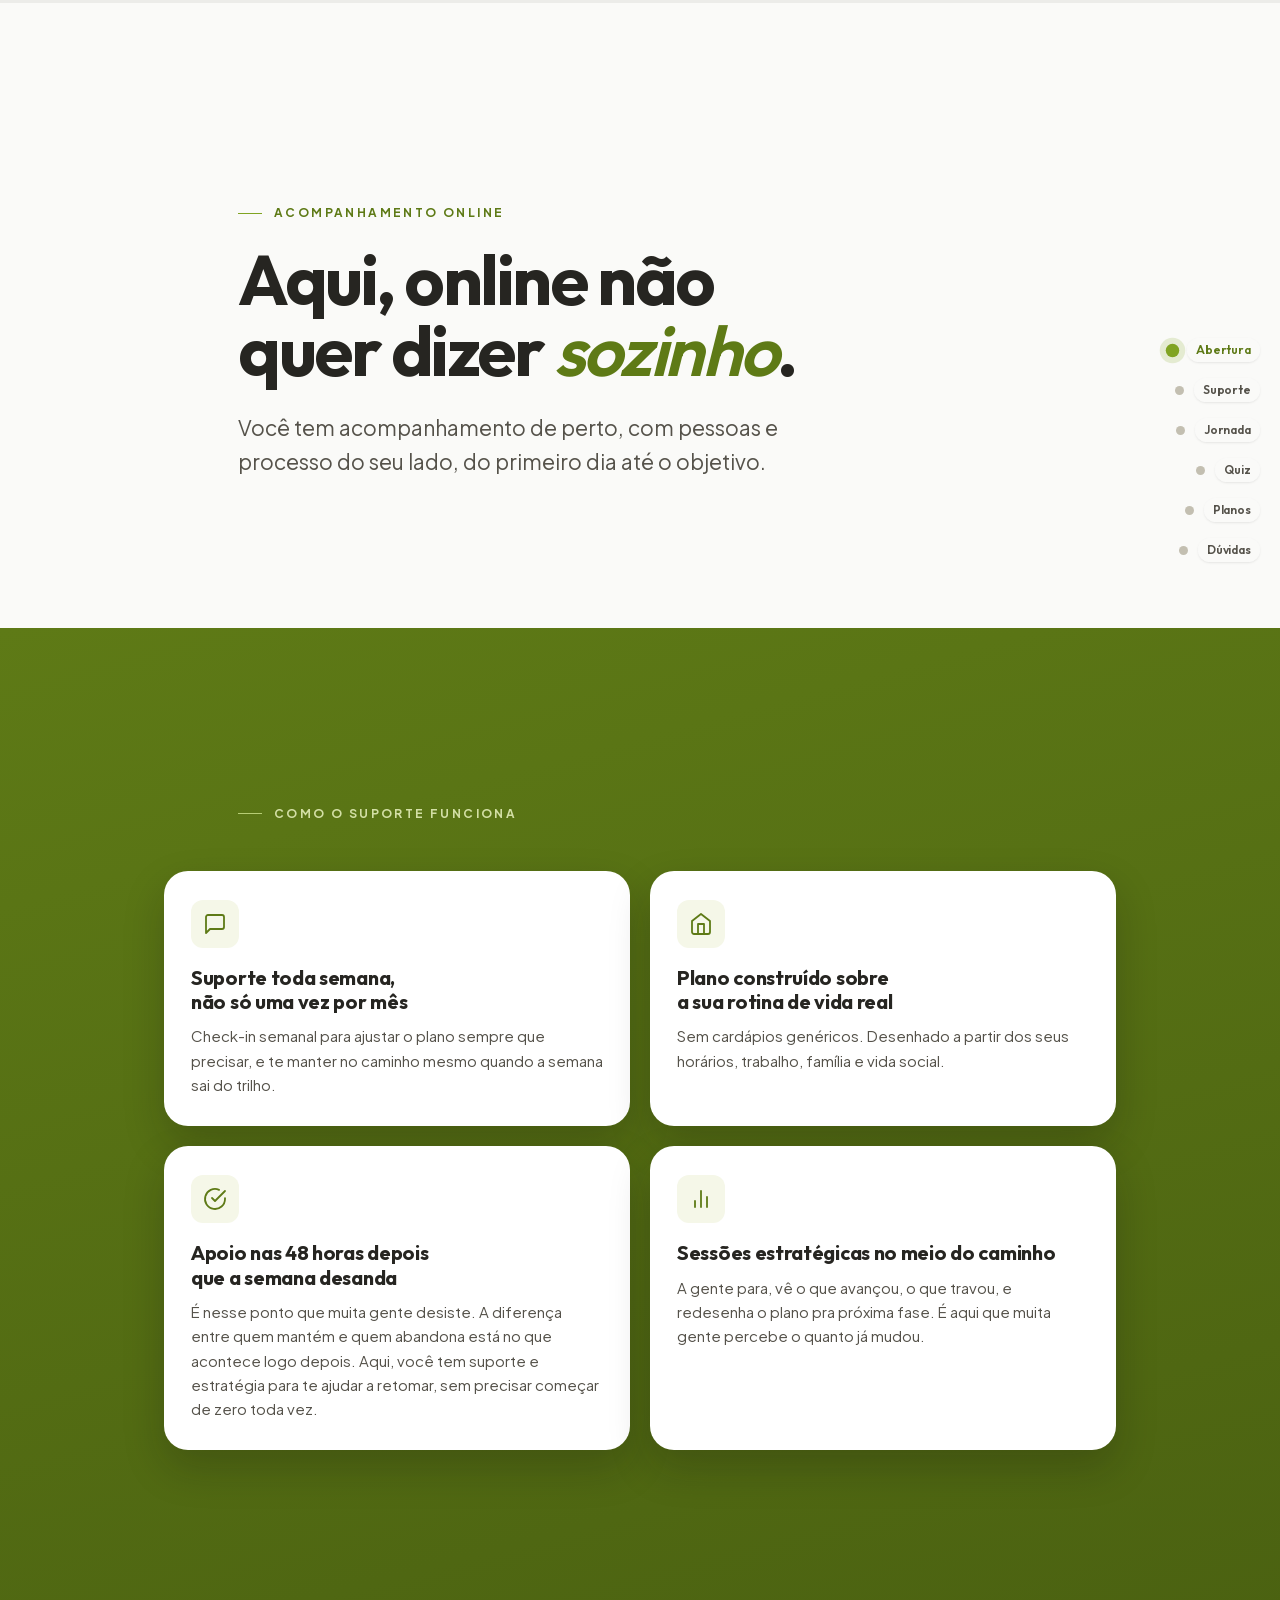
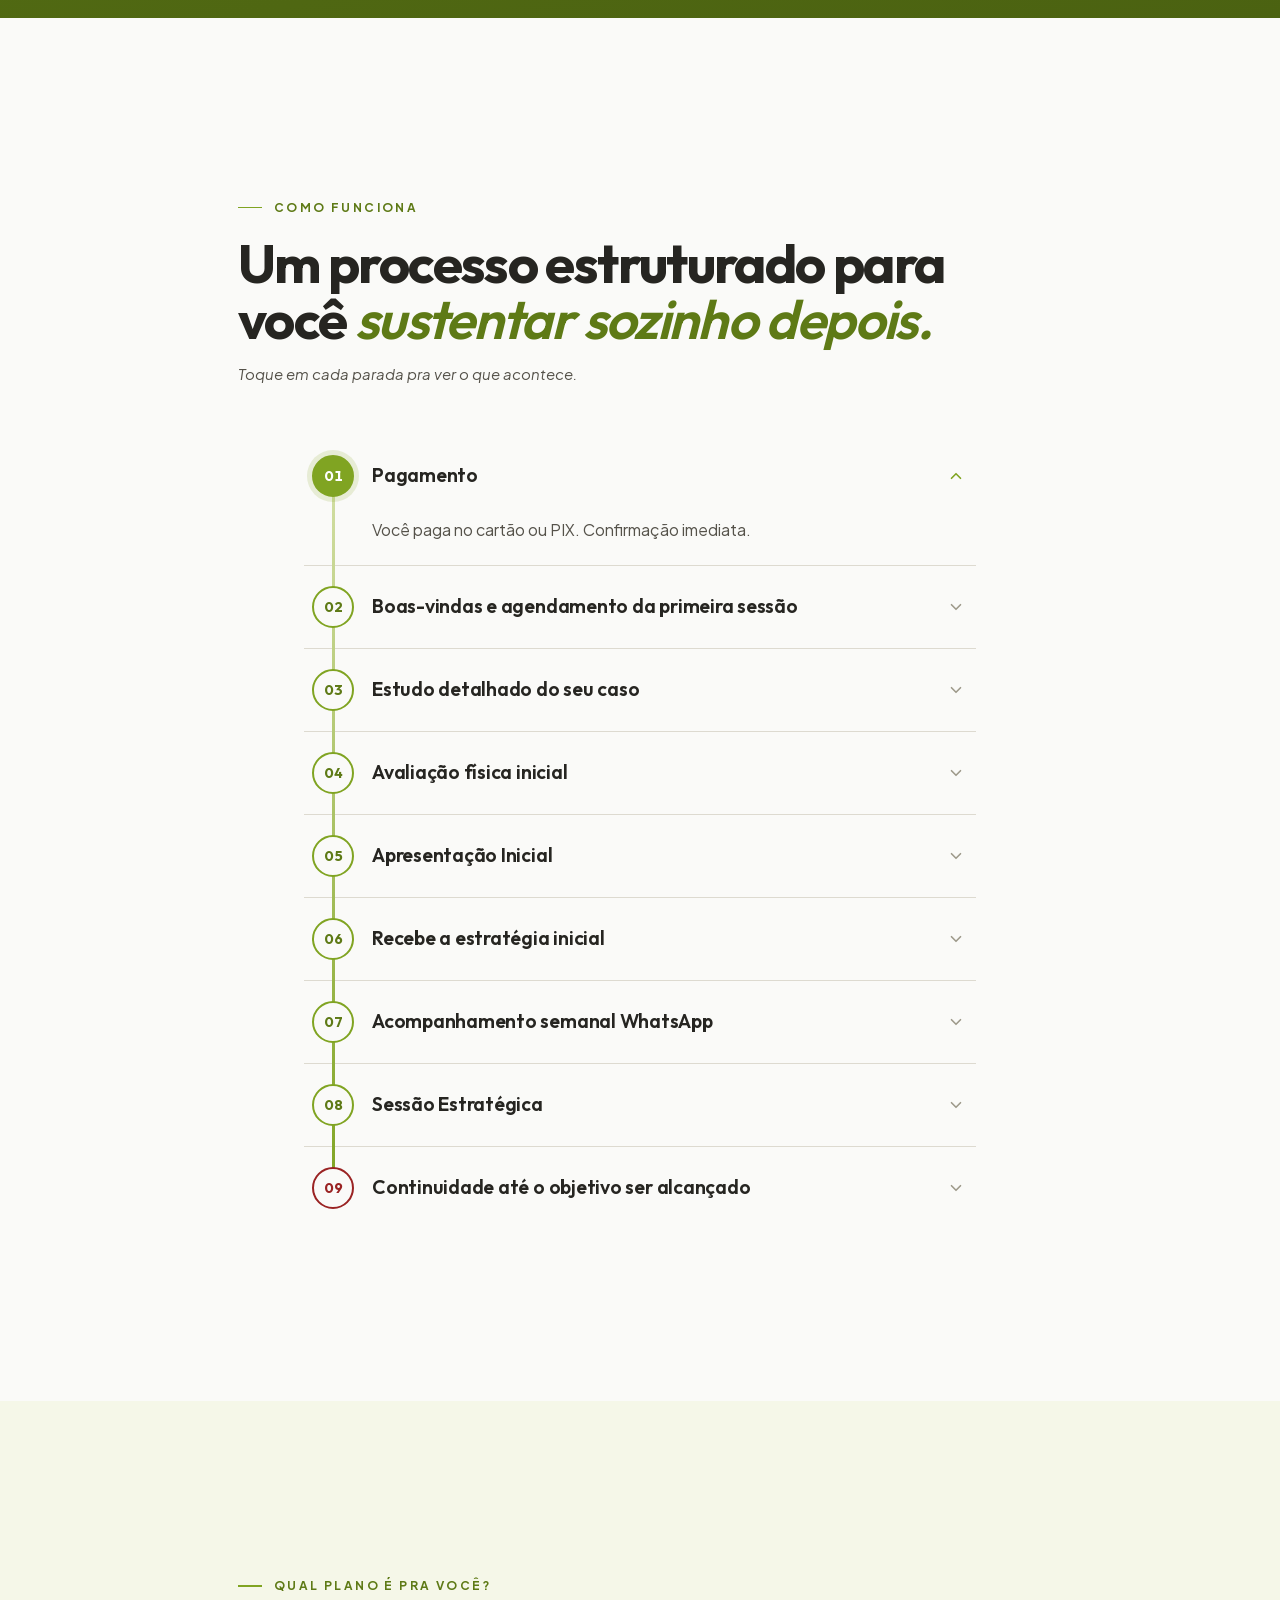
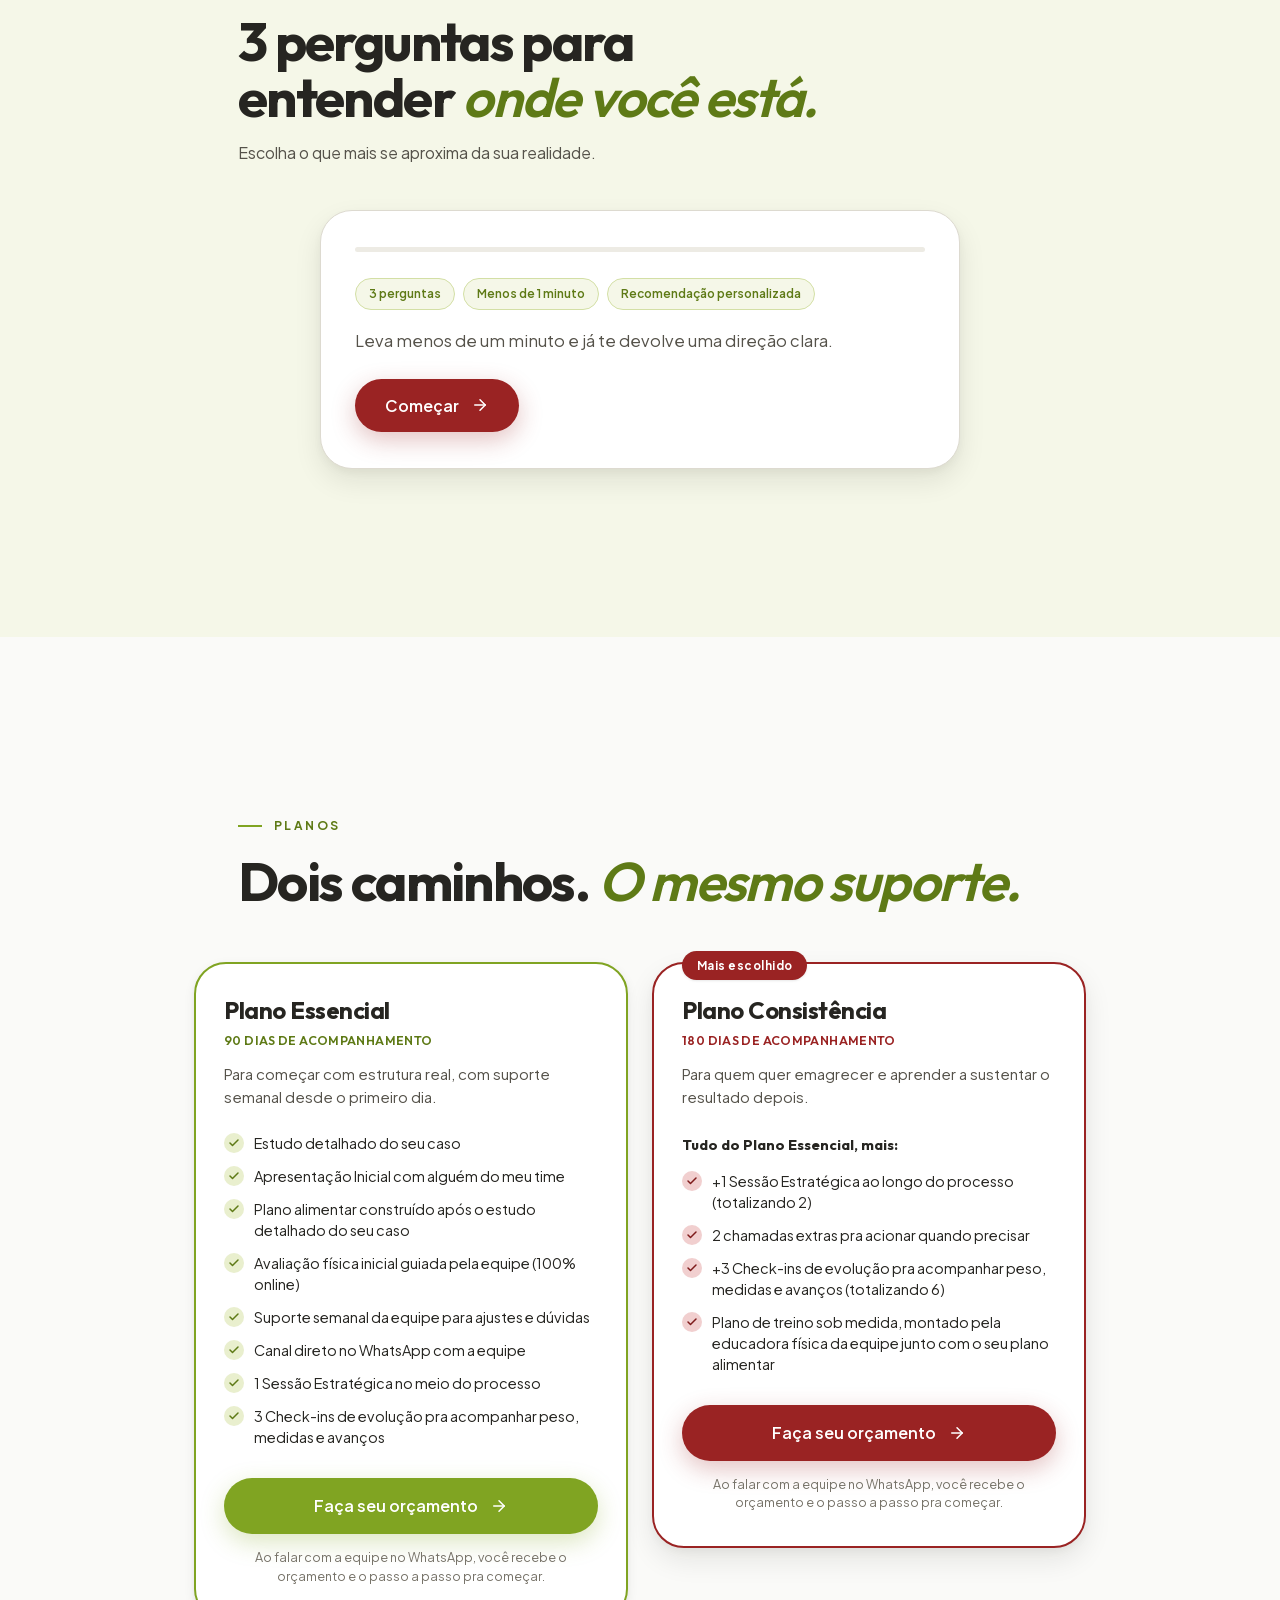
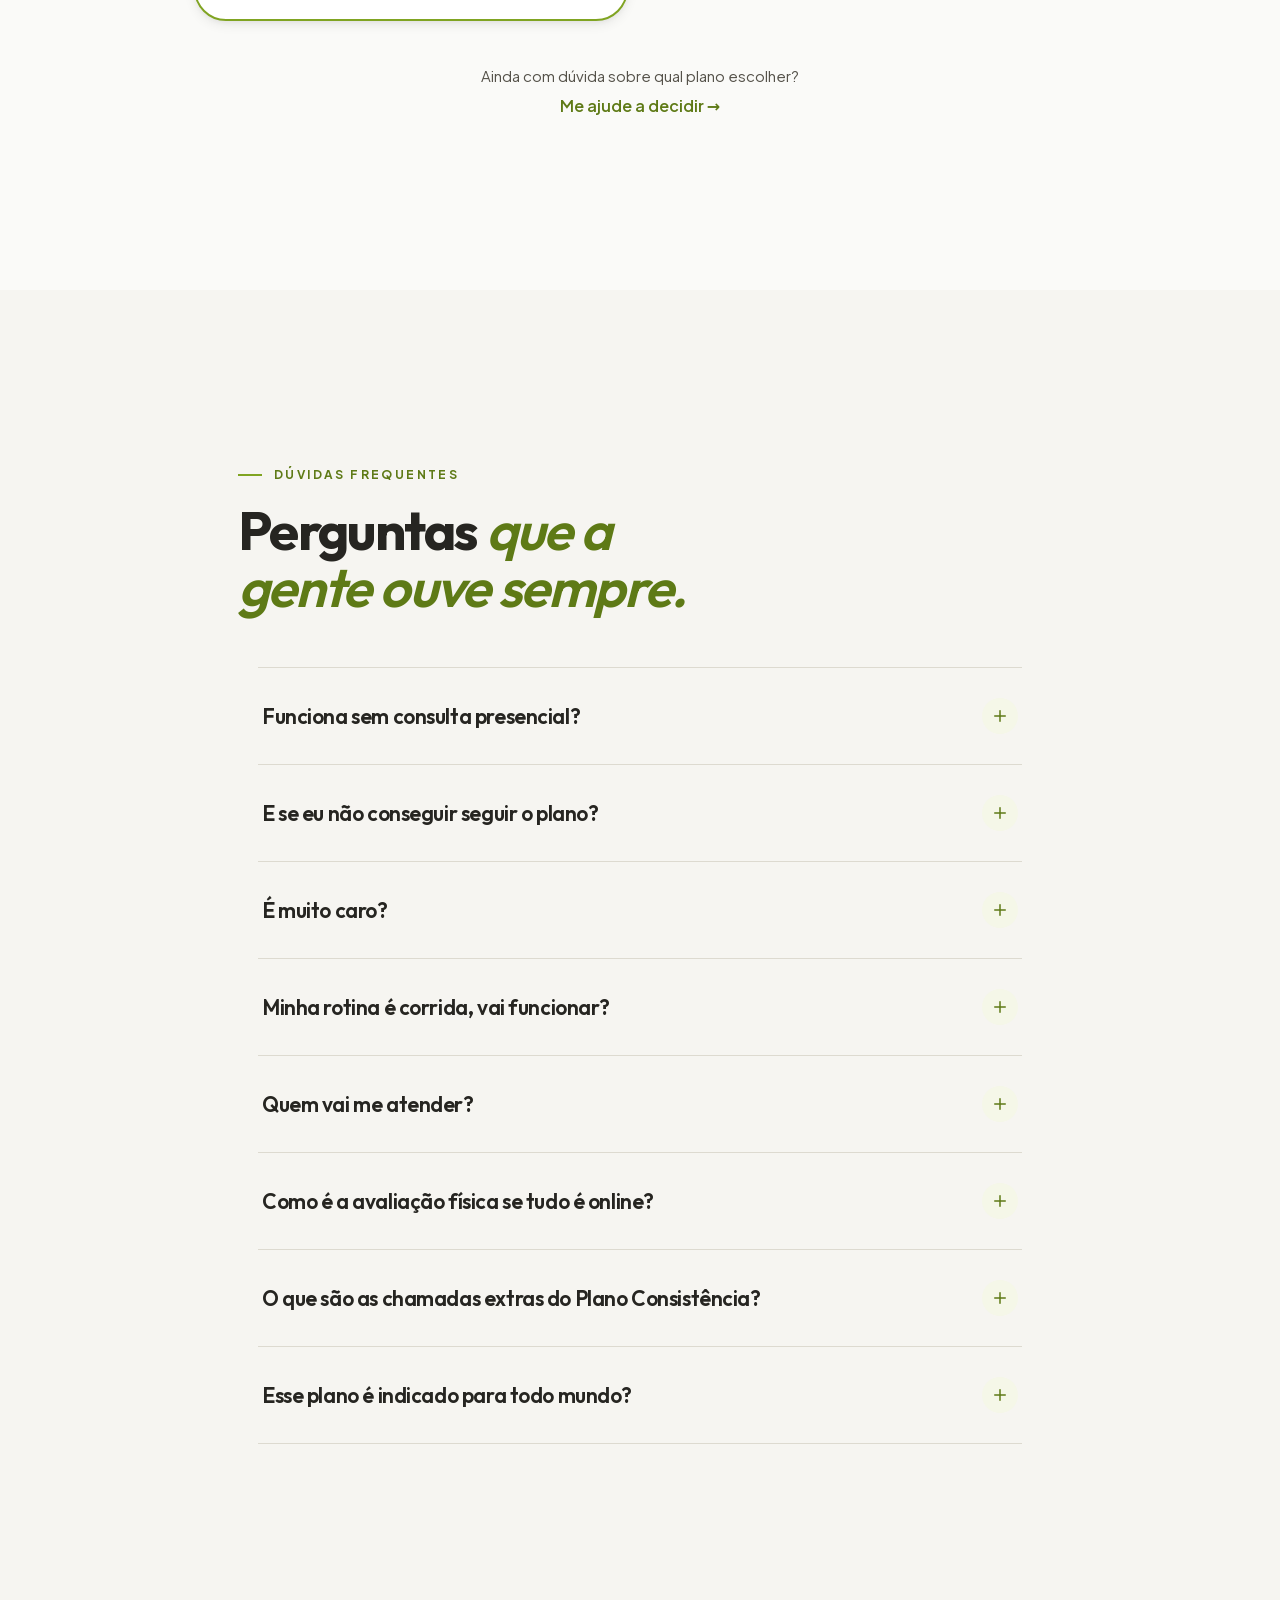
==== commit a8e66dad: "Página: tira numerais de capítulo e ajusta copy do card "48 horas" Remove os pseudo-elementos com "0" ====
--- a/index.html
+++ b/index.html
@@ -9,7 +9,7 @@
 <meta name="theme-color" content="#80A422">
 
 <link rel="stylesheet" href="design-system/colors_and_type.css">
-<link rel="stylesheet" href="styles.css?v=11">
+<link rel="stylesheet" href="styles.css?v=12">
 </head>
 <body>
 
@@ -76,7 +76,7 @@
           <svg viewBox="0 0 24 24" fill="none" stroke="currentColor" stroke-width="1.8" stroke-linecap="round" stroke-linejoin="round"><path d="M22 11.08V12a10 10 0 1 1-5.93-9.14"/><polyline points="22 4 12 14.01 9 11.01"/></svg>
         </span>
         <h3>Apoio nas 48 horas depois que a semana desanda</h3>
-        <p>É nesse ponto que muita gente desiste. A diferença entre quem mantém e quem abandona está no que acontece logo depois. Aqui, você tem suporte e estratégia para retomar, sem precisar começar de zero toda vez.</p>
+        <p>É nesse ponto que muita gente desiste. A diferença entre quem mantém e quem abandona está no que acontece logo depois. Aqui, você tem suporte e estratégia para te ajudar a retomar, sem precisar começar de zero toda vez.</p>
       </article>
 
       <article class="support-card reveal-fast">
--- a/styles.css
+++ b/styles.css
@@ -72,23 +72,6 @@
 .eyebrow { font-family: var(--font-body); font-size: 12px; font-weight: 700; letter-spacing: 0.2em; text-transform: uppercase; color: var(--brand-green-700); }
 .eyebrow-line { display: inline-flex; align-items: center; gap: 12px; }
 .eyebrow-line::before { content: ""; width: 24px; height: 1.5px; background: var(--brand-green); }
-
-/* numerais de capítulo (decorativos, indicam progresso) */
-.abertura .section-head::before,
-.support .section-head::before,
-.journey .section-head::before,
-.quiz-section .section-head::before,
-.plans-section .section-head::before,
-.faq-section .section-head::before {
-  font-family: var(--font-display); font-weight: 700; font-size: 13px;
-  letter-spacing: 0.14em; display: block; margin-bottom: 18px; color: var(--stone-400);
-}
-.abertura .section-head::before { content: "01 · 06"; }
-.support .section-head::before { content: "02 · 06"; color: rgba(255,255,255,0.55); }
-.journey .section-head::before { content: "03 · 06"; }
-.quiz-section .section-head::before { content: "04 · 06"; }
-.plans-section .section-head::before { content: "05 · 06"; }
-.faq-section .section-head::before { content: "06 · 06"; }
 
 /* ---- Botão primário ---- */
 .btn-primary {
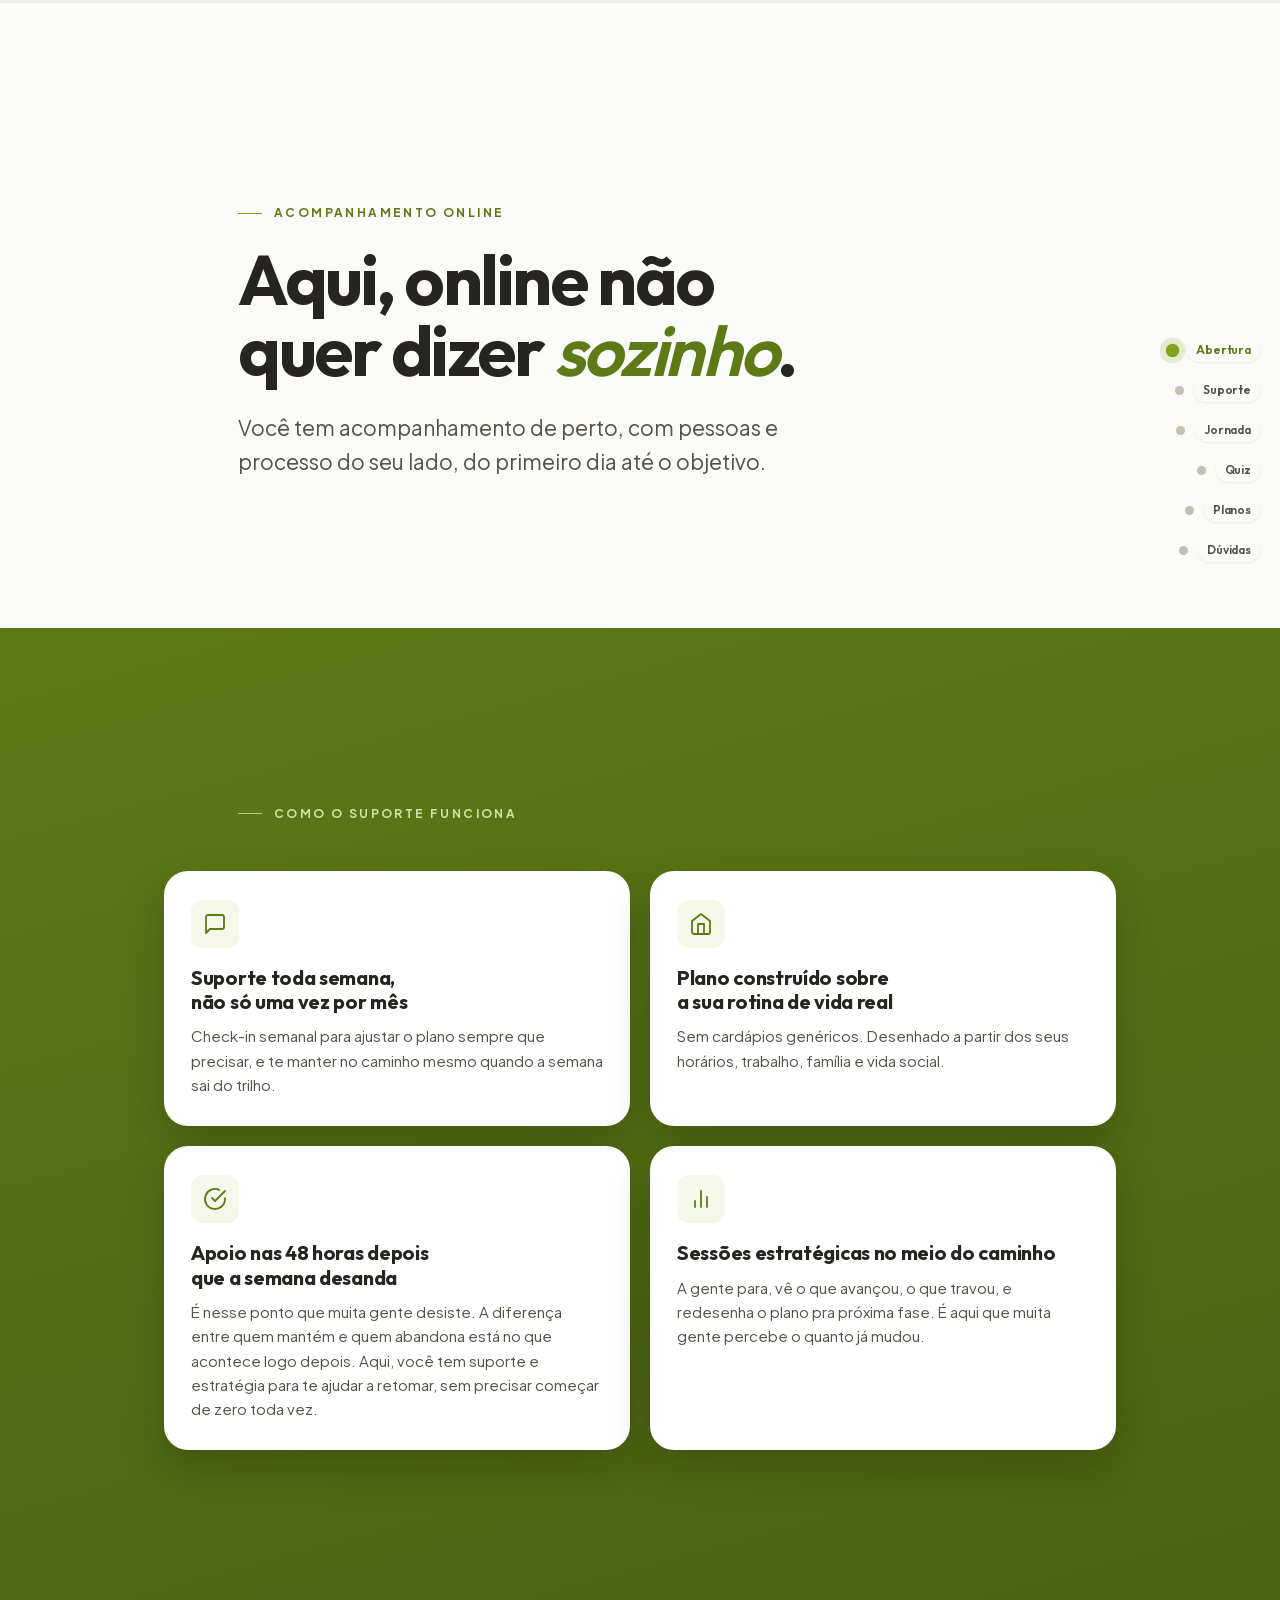
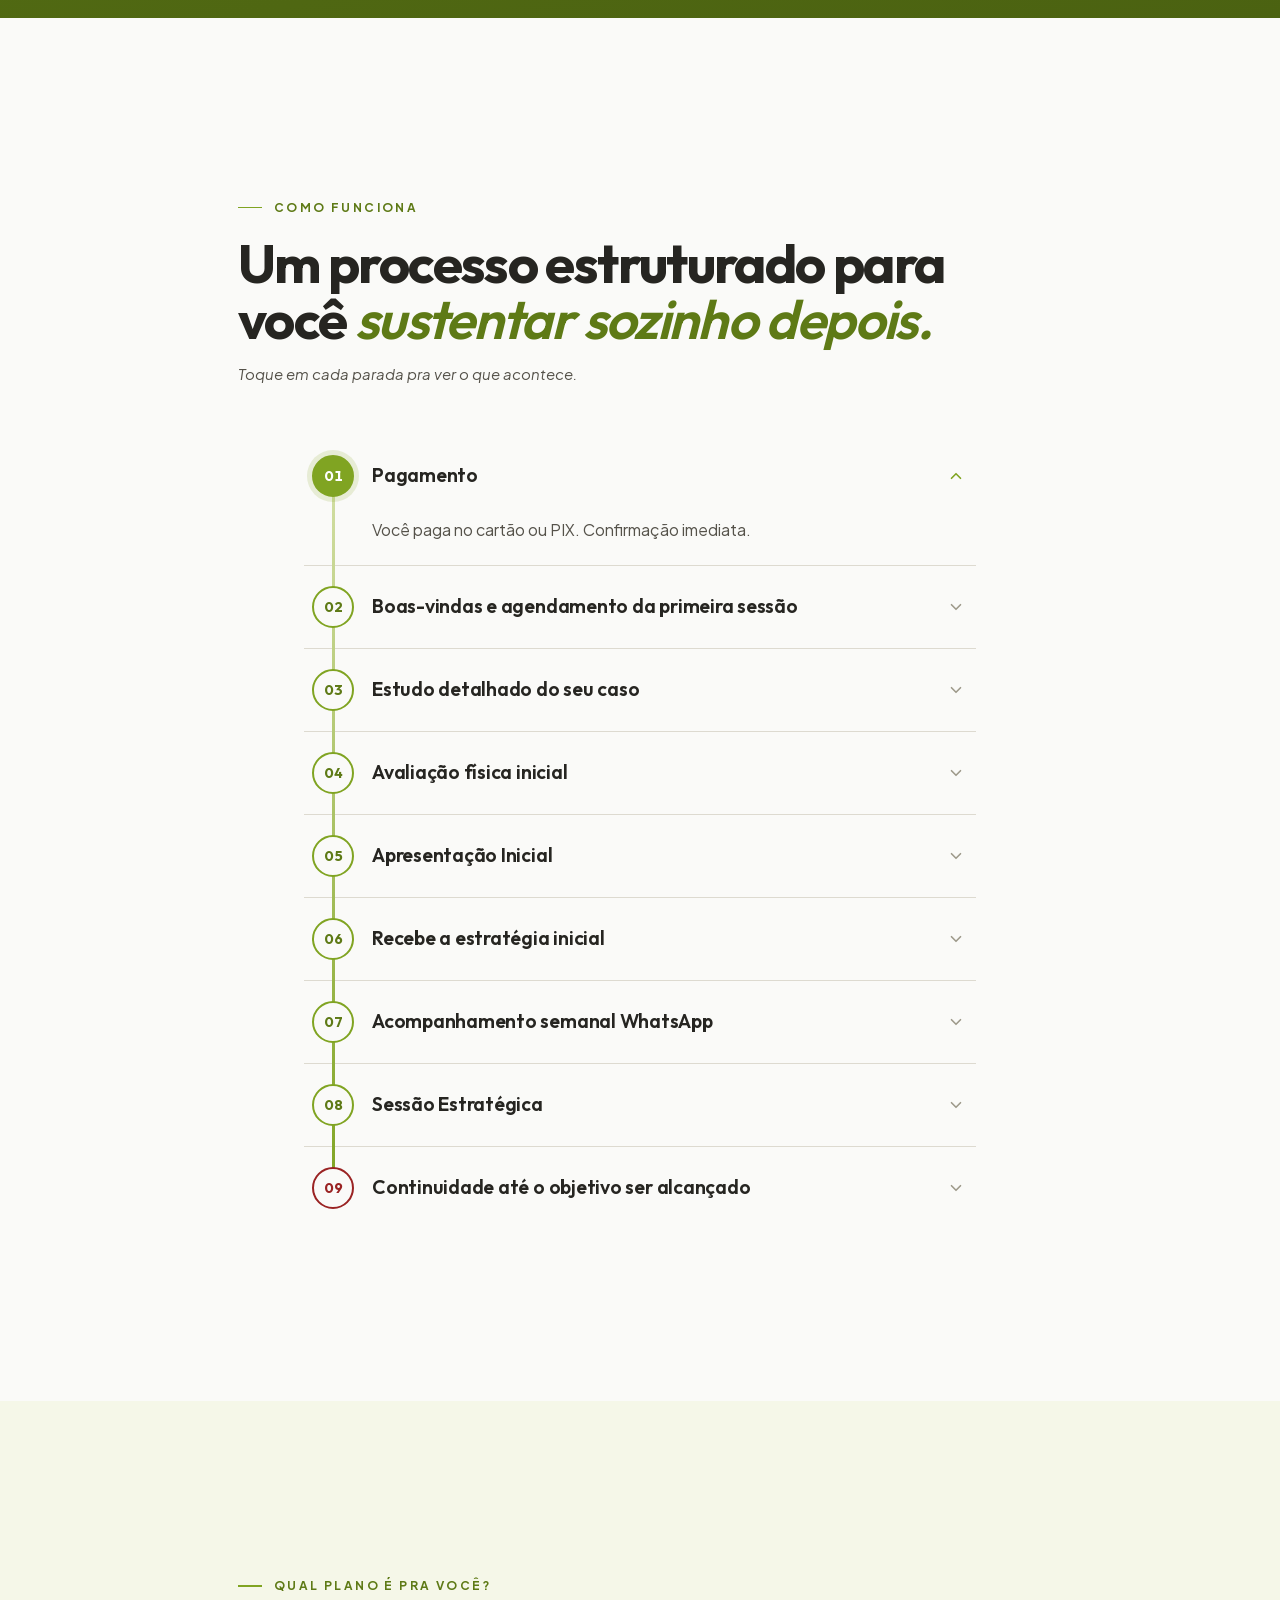
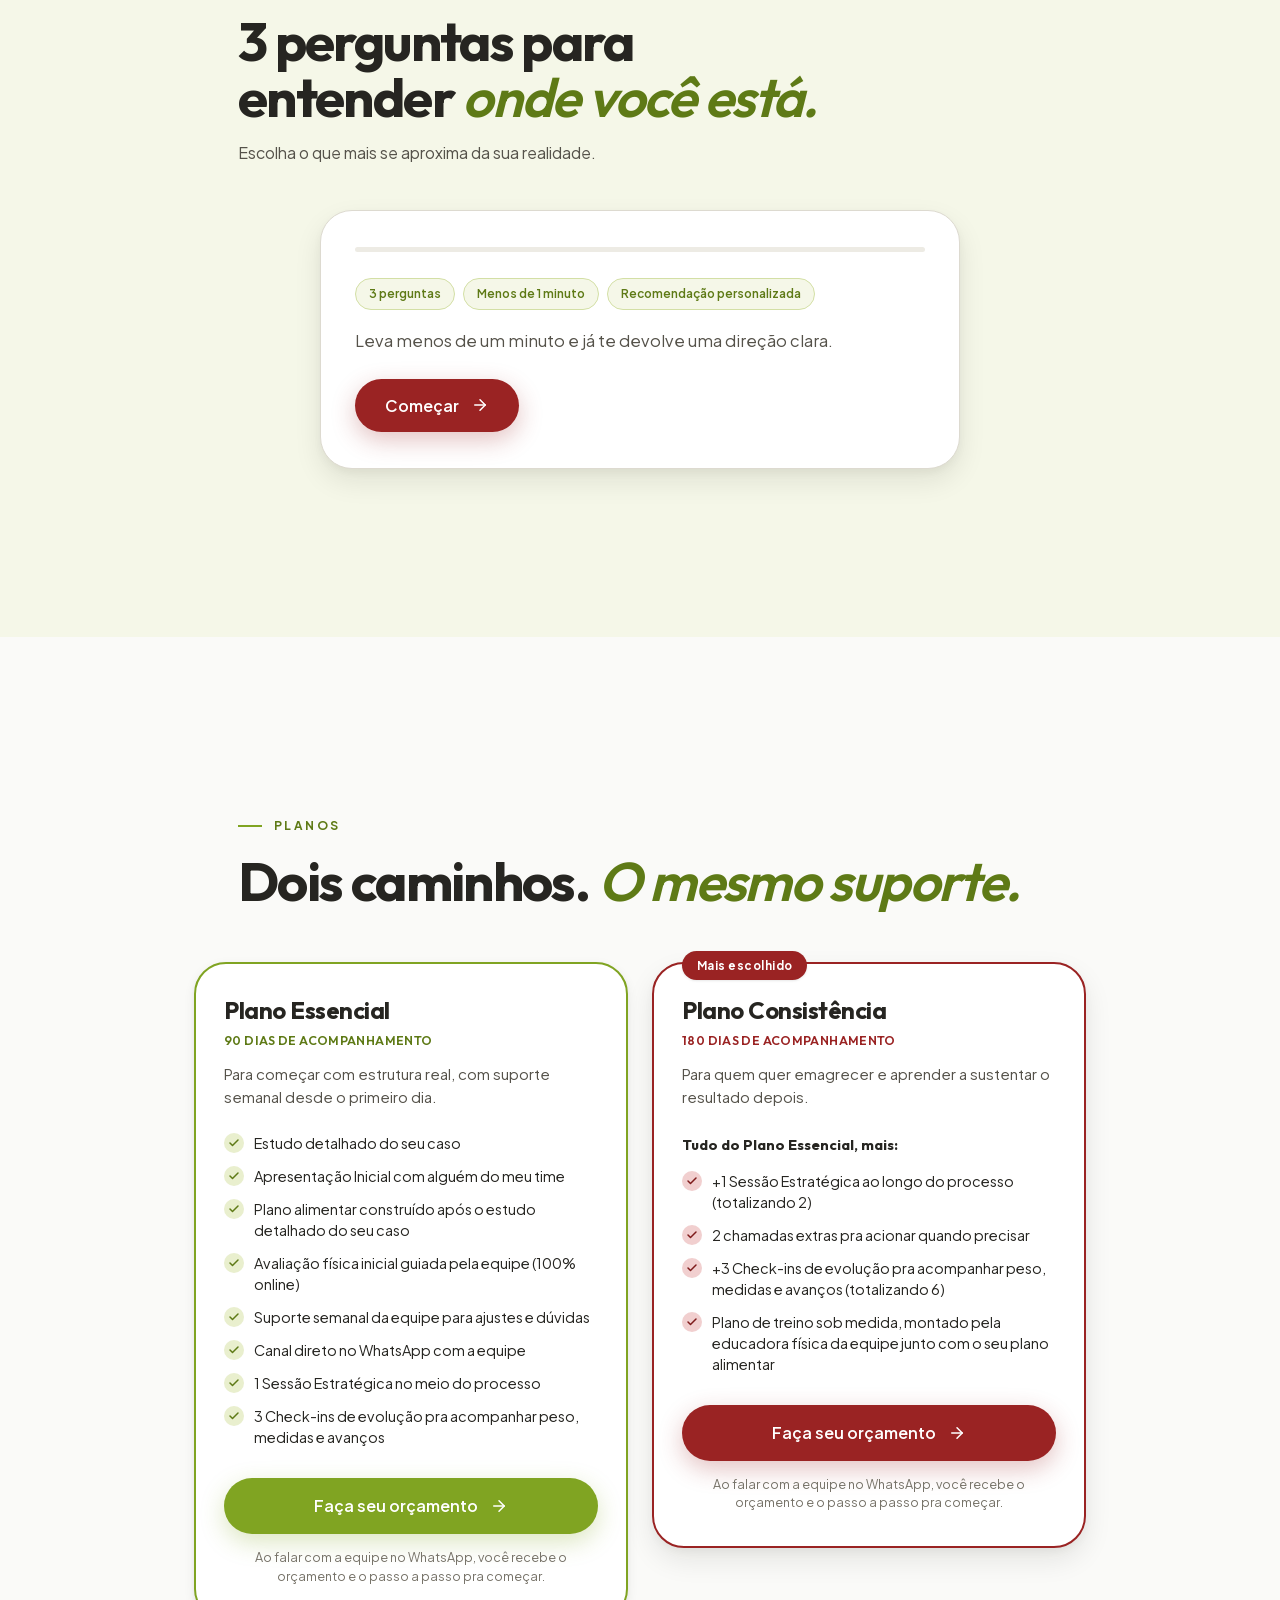
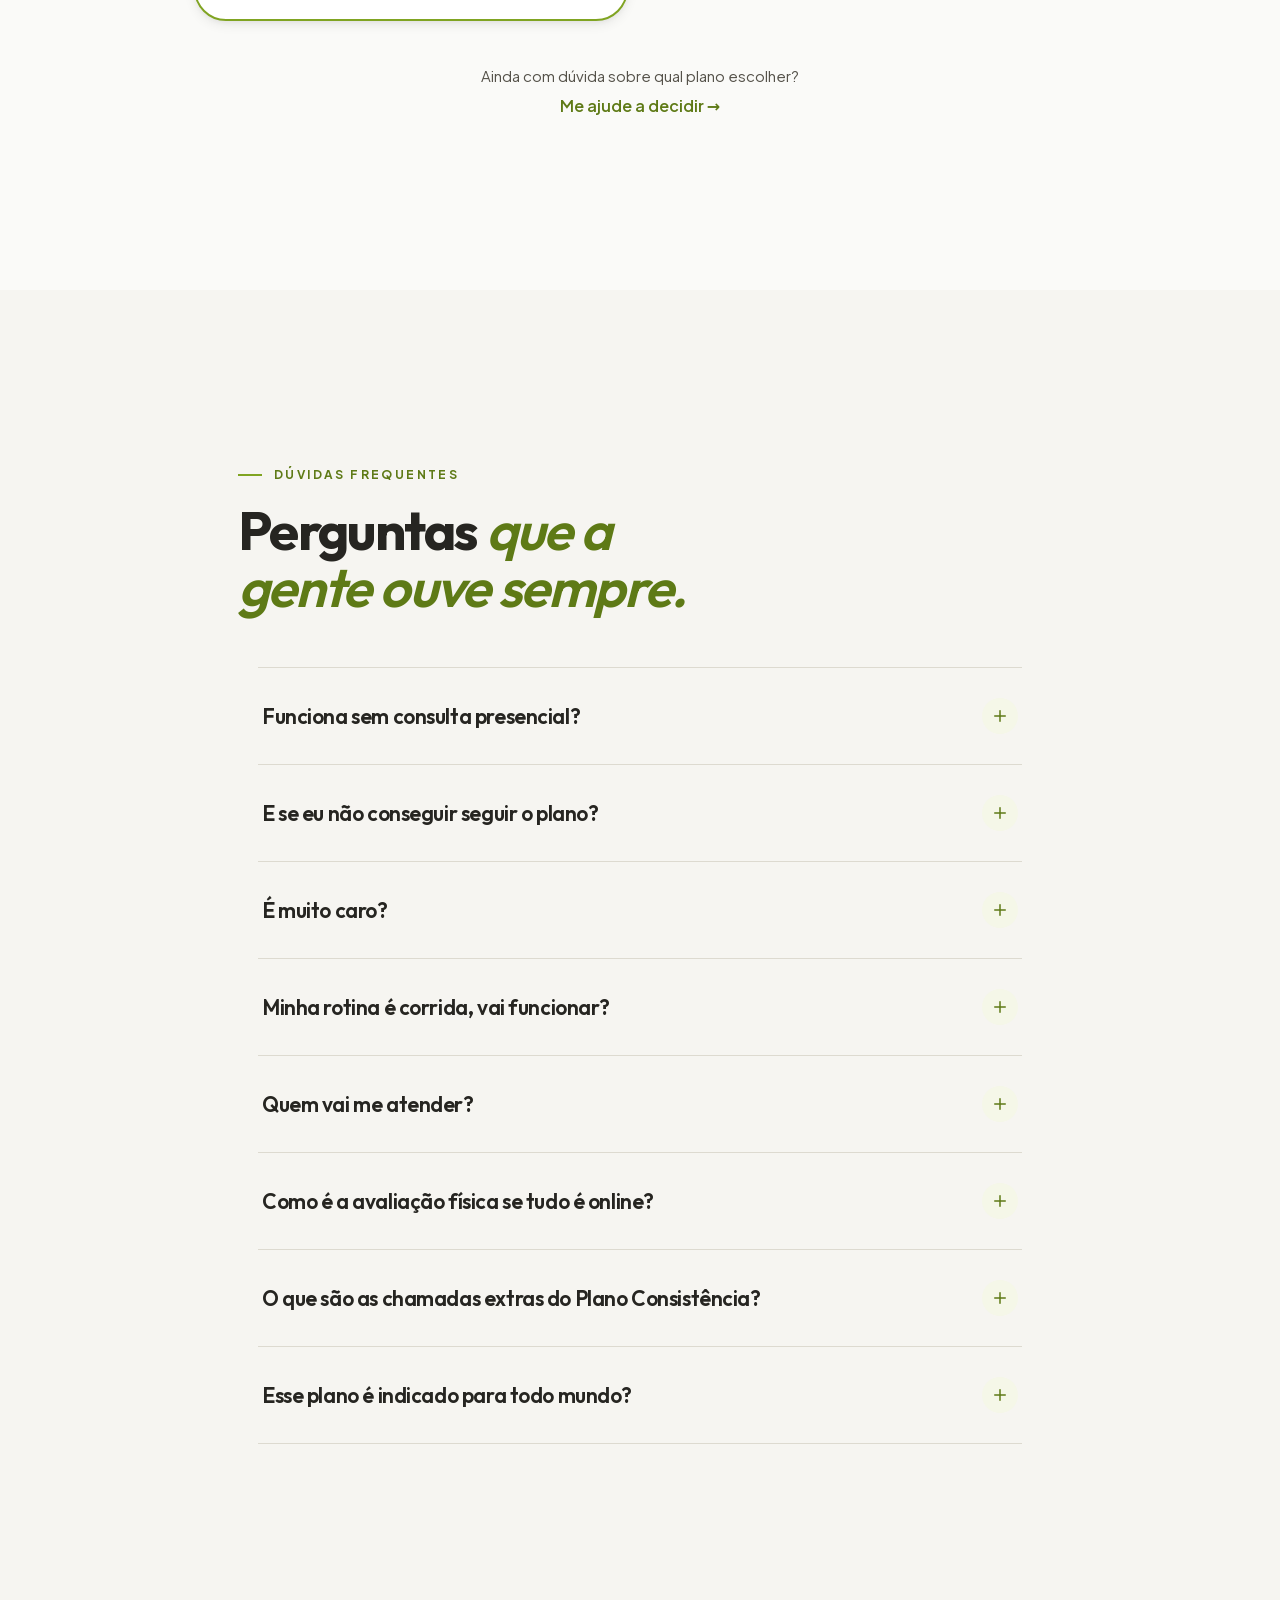
==== commit 81d0a91c: "Adiciona motions 1, 2, 4 + correção preventiva do chapter-rail no iOS Motion 1: cards de suporte ent" ====
--- a/index.html
+++ b/index.html
@@ -9,7 +9,7 @@
 <meta name="theme-color" content="#80A422">
 
 <link rel="stylesheet" href="design-system/colors_and_type.css">
-<link rel="stylesheet" href="styles.css?v=12">
+<link rel="stylesheet" href="styles.css?v=13">
 </head>
 <body>
 
@@ -505,6 +505,6 @@
   </svg>
 </a>
 
-<script src="app.js?v=5"></script>
+<script src="app.js?v=6"></script>
 </body>
 </html>
--- a/styles.css
+++ b/styles.css
@@ -26,9 +26,19 @@
 .story-progress-bar { height: 100%; width: 0; background: var(--brand-green); transition: width 80ms linear; }
 
 .chapter-rail {
-  position: fixed; right: 12px; top: 50%; transform: translateY(-50%);
+  position: fixed;
+  right: max(12px, env(safe-area-inset-right));
+  top: 50dvh;
+  /* fallback pros browsers sem dvh */
+  top: 50vh;
+  transform: translateY(-50%);
   z-index: 55; display: flex; flex-direction: column; gap: 16px;
   padding: 12px 8px; pointer-events: auto;
+  -webkit-transform: translateY(-50%);    /* Safari antigo */
+  will-change: transform;
+}
+@supports (top: 50dvh) {
+  .chapter-rail { top: 50dvh; }
 }
 .chapter-rail a { display: flex; align-items: center; gap: 10px; justify-content: flex-end; text-decoration: none; }
 .chapter-dot {
@@ -53,7 +63,7 @@
 /* ---- Reveal — mais pronunciado (jornada) ---- */
 .reveal { opacity: 0; transform: translateY(28px); transition: opacity 1s var(--ease-out), transform 1s var(--ease-out); }
 .reveal.in { opacity: 1; transform: none; }
-.reveal-fast { opacity: 0; transform: translateY(22px); transition: opacity .8s var(--ease-out), transform .8s var(--ease-out); }
+.reveal-fast { opacity: 0; transform: translateY(22px) scale(0.96); transition: opacity .65s var(--ease-out), transform .65s cubic-bezier(0.16, 1.05, 0.36, 1); }
 .reveal-fast.in { opacity: 1; transform: none; }
 .reveal-stagger > .reveal-fast:nth-child(1).in { transition-delay: 0ms; }
 .reveal-stagger > .reveal-fast:nth-child(2).in { transition-delay: 110ms; }
@@ -151,10 +161,10 @@
 .jstep-final.open .jstep-num { background: var(--brand-red); color: #fff; box-shadow: 0 0 0 5px rgba(154, 35, 35, 0.16); }
 .jstep-title { flex: 1; min-width: 0; font-family: var(--font-display); font-size: 18px; font-weight: 600; letter-spacing: -0.012em; line-height: 1.25; color: var(--fg); text-wrap: balance; transition: color var(--dur-base) var(--ease-standard); }
 .jstep-trigger:hover .jstep-title { color: var(--brand-green-700); }
-.jstep-icon { flex-shrink: 0; width: 24px; height: 24px; display: grid; place-items: center; color: var(--stone-400); transition: transform var(--dur-slow) var(--ease-standard), color var(--dur-base) var(--ease-standard); }
+.jstep-icon { flex-shrink: 0; width: 24px; height: 24px; display: grid; place-items: center; color: var(--stone-400); transition: transform 380ms cubic-bezier(0.34, 1.56, 0.64, 1), color var(--dur-base) var(--ease-standard); }
 .jstep-icon svg { width: 18px; height: 18px; display: block; }
 .jstep.open .jstep-icon { transform: rotate(180deg); color: var(--brand-green); }
-.jstep-panel { max-height: 0; overflow: hidden; transition: max-height var(--dur-slow) var(--ease-standard); }
+.jstep-panel { max-height: 0; overflow: hidden; transition: max-height 420ms cubic-bezier(0.22, 1.05, 0.36, 1); }
 .jstep-panel-inner { padding: 0 8px 22px 64px; opacity: 0; transform: translateY(6px); transition: opacity var(--dur-base) var(--ease-standard), transform var(--dur-base) var(--ease-standard); }
 .jstep.open .jstep-panel-inner { opacity: 1; transform: none; transition-delay: 90ms; }
 .jstep-panel-inner p { margin: 0; font-size: 16px; line-height: 1.64; color: var(--fg-muted); }
@@ -234,6 +244,12 @@
   background-image: url("data:image/svg+xml,%3Csvg xmlns='http://www.w3.org/2000/svg' viewBox='0 0 24 24' fill='none' stroke='%237E1B1B' stroke-width='3' stroke-linecap='round' stroke-linejoin='round'%3E%3Cpolyline points='20 6 9 17 4 12'/%3E%3C/svg%3E");
 }
 .plan-cta { margin-top: 30px; width: 100%; justify-content: center; }
+.plan-cta.pulse-once { animation: plan-cta-pulse 0.65s cubic-bezier(0.34, 1.56, 0.64, 1) 1; }
+@keyframes plan-cta-pulse {
+  0%   { transform: scale(1); }
+  45%  { transform: scale(1.045); }
+  100% { transform: scale(1); }
+}
 .plan--essencial .plan-cta { background: var(--brand-green); box-shadow: 0 8px 24px rgba(128, 164, 34, 0.28); }
 .plan--essencial .plan-cta:hover { background: var(--brand-green-700); box-shadow: 0 14px 32px rgba(128, 164, 34, 0.42); }
 .plan-note { font-size: 12.5px; color: var(--fg-subtle); margin-top: 14px; text-align: center; line-height: 1.5; }
@@ -258,10 +274,10 @@
   background: none; border: none; width: 100%; text-align: left; line-height: 1.25;
 }
 .faq-q:hover { color: var(--brand-green-700); }
-.faq-toggle { width: 36px; height: 36px; border-radius: 50%; background: var(--brand-green-50); color: var(--brand-green-700); display: grid; place-items: center; flex-shrink: 0; transition: all var(--dur-slow) var(--ease-standard); }
+.faq-toggle { width: 36px; height: 36px; border-radius: 50%; background: var(--brand-green-50); color: var(--brand-green-700); display: grid; place-items: center; flex-shrink: 0; transition: transform 380ms cubic-bezier(0.34, 1.56, 0.64, 1), background var(--dur-base) var(--ease-standard), color var(--dur-base) var(--ease-standard); }
 .faq-toggle svg { width: 18px; height: 18px; }
 .faq-item.open .faq-toggle { transform: rotate(45deg); background: var(--brand-green); color: #fff; }
-.faq-a { max-height: 0; overflow: hidden; transition: max-height var(--dur-slow) var(--ease-standard); }
+.faq-a { max-height: 0; overflow: hidden; transition: max-height 420ms cubic-bezier(0.22, 1.05, 0.36, 1); }
 .faq-a-inner { padding: 4px 4px 28px; color: var(--fg-muted); font-size: 16px; line-height: 1.68; max-width: 680px; }
 .faq-a-inner p { margin: 0 0 12px; }
 .faq-a-inner p:last-child { margin-bottom: 0; }
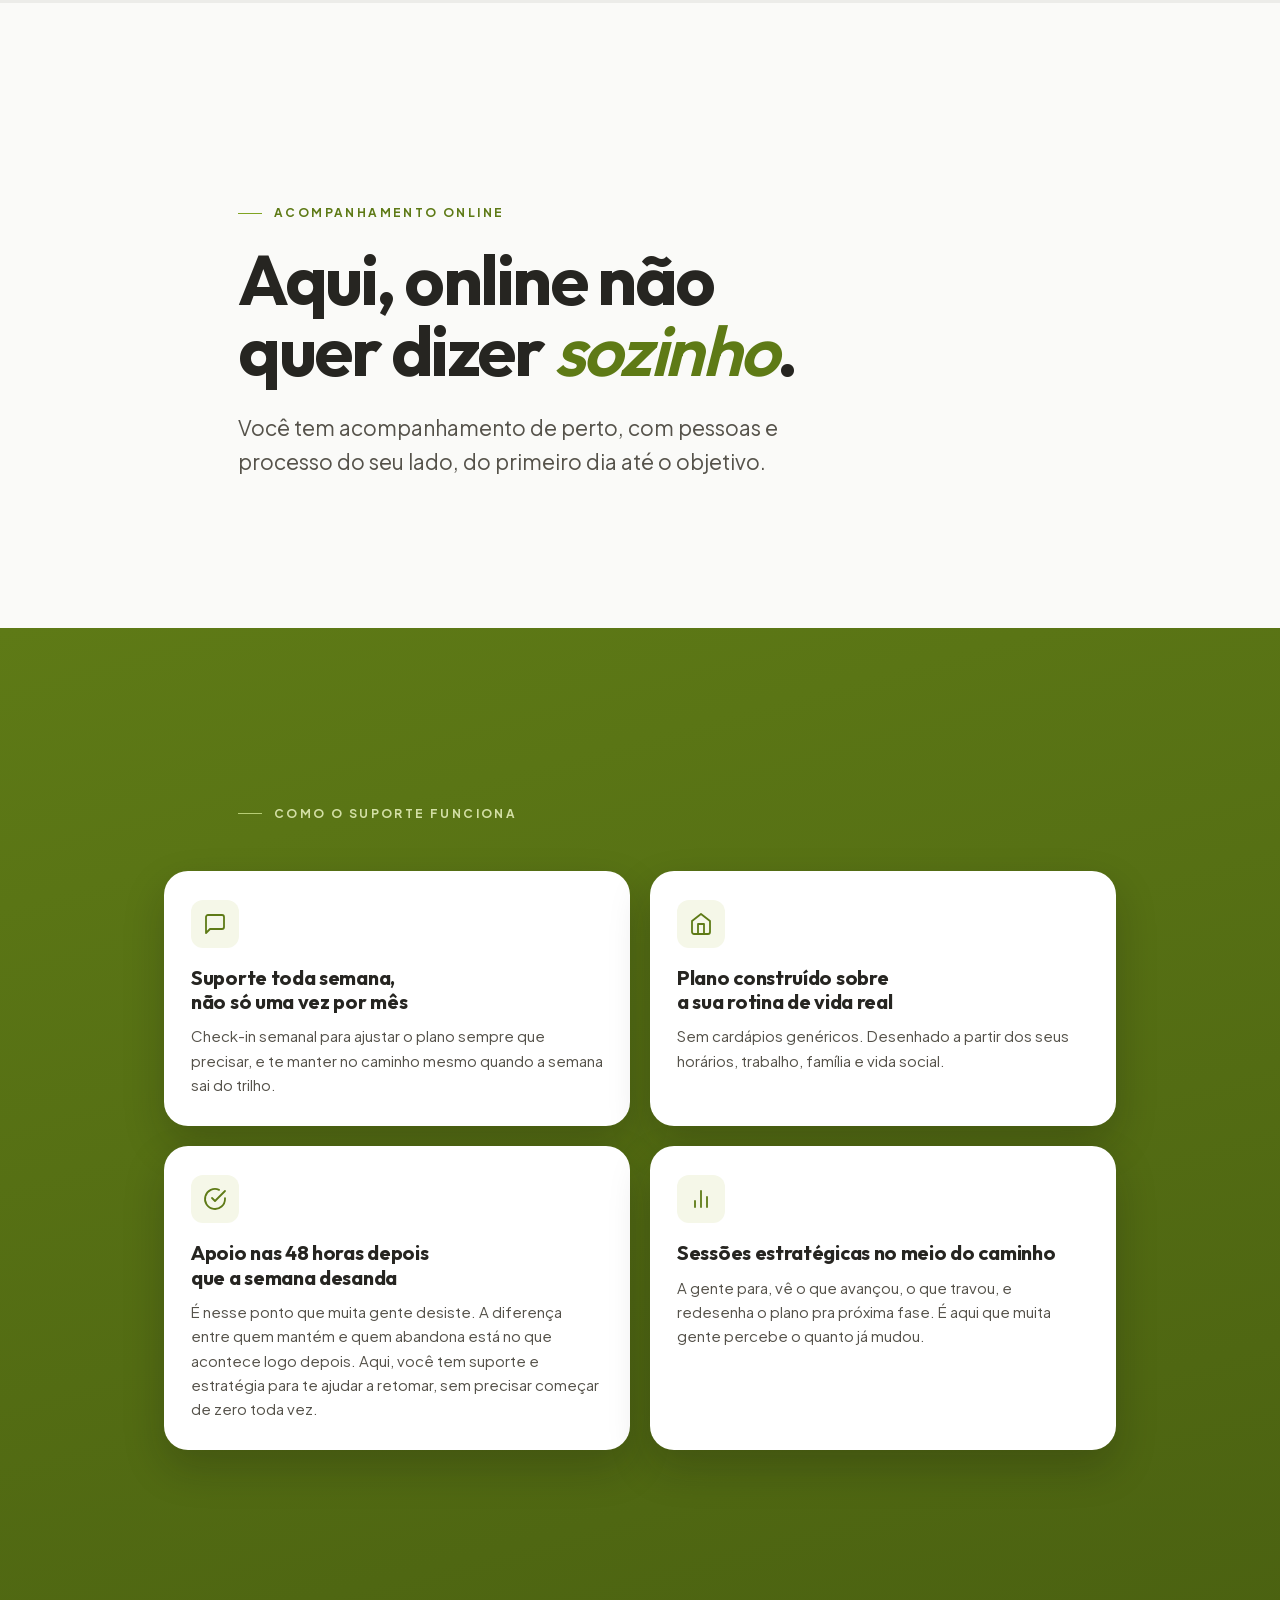
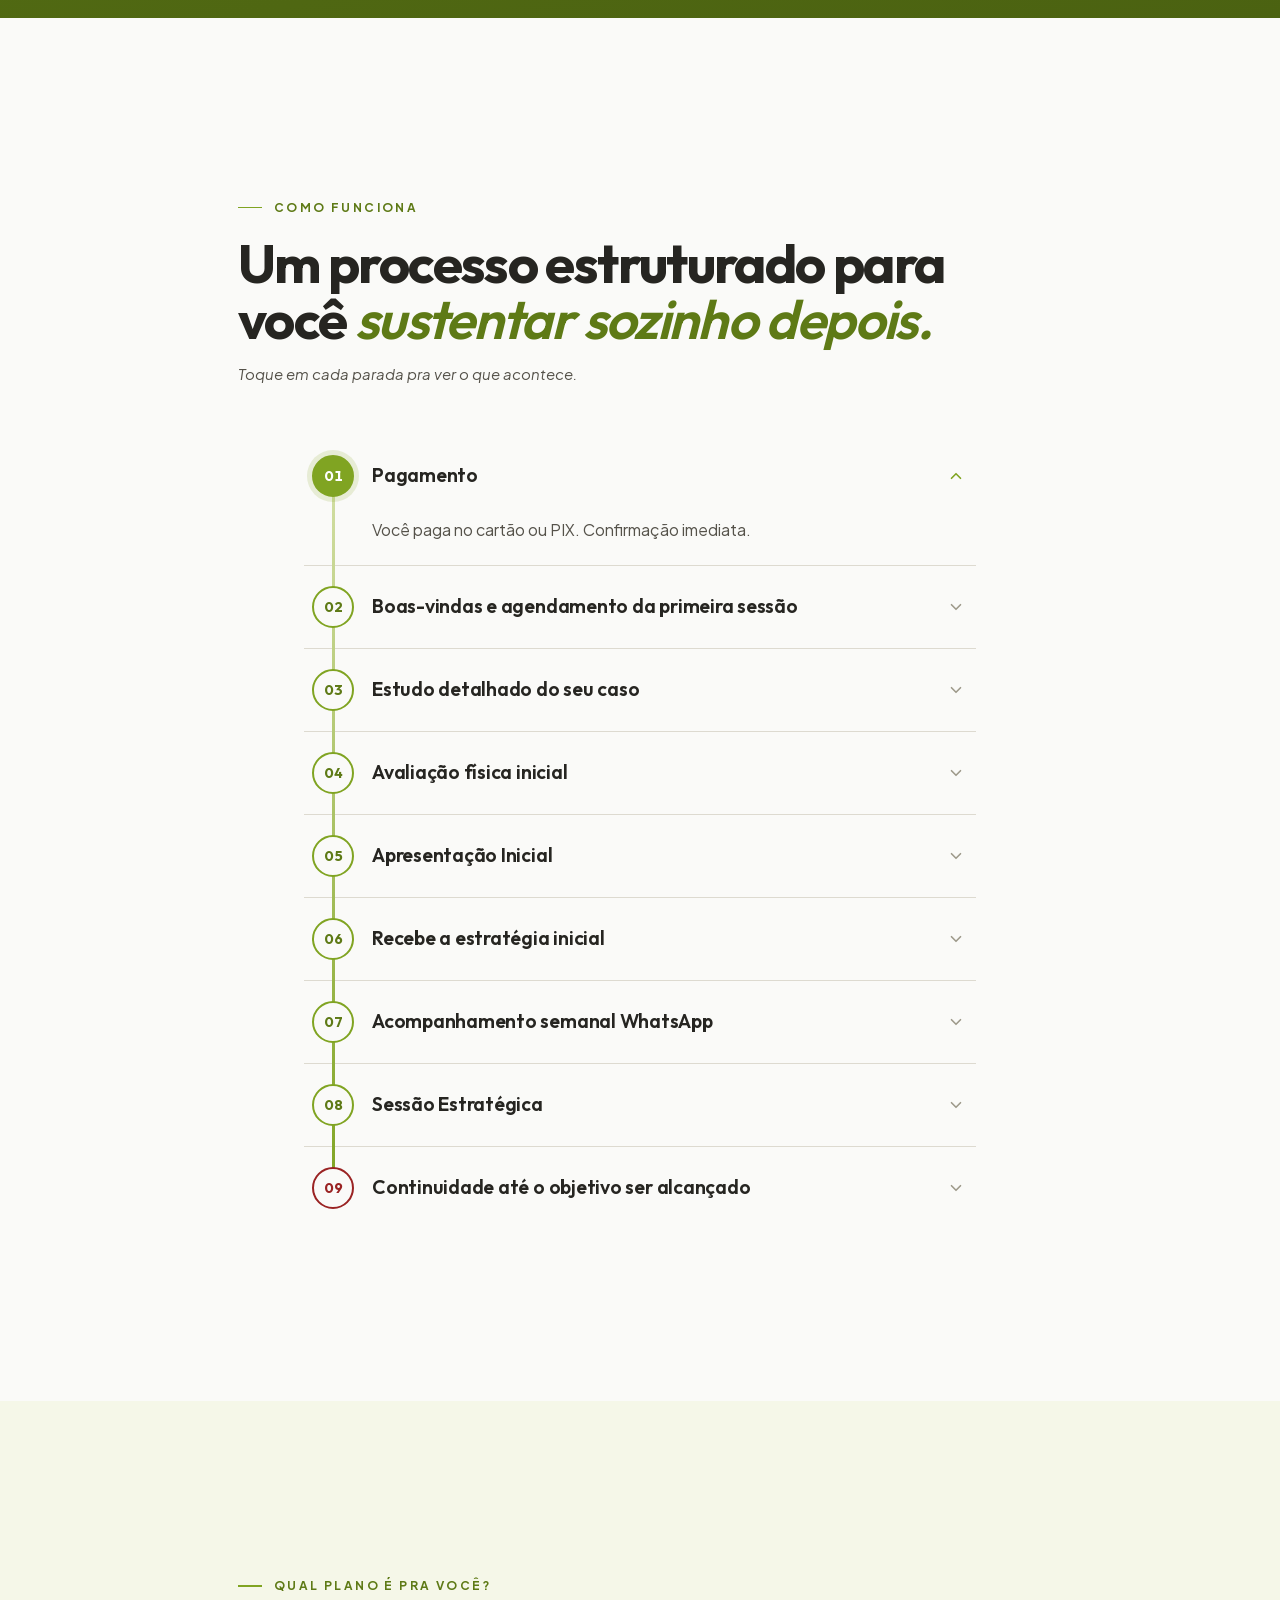
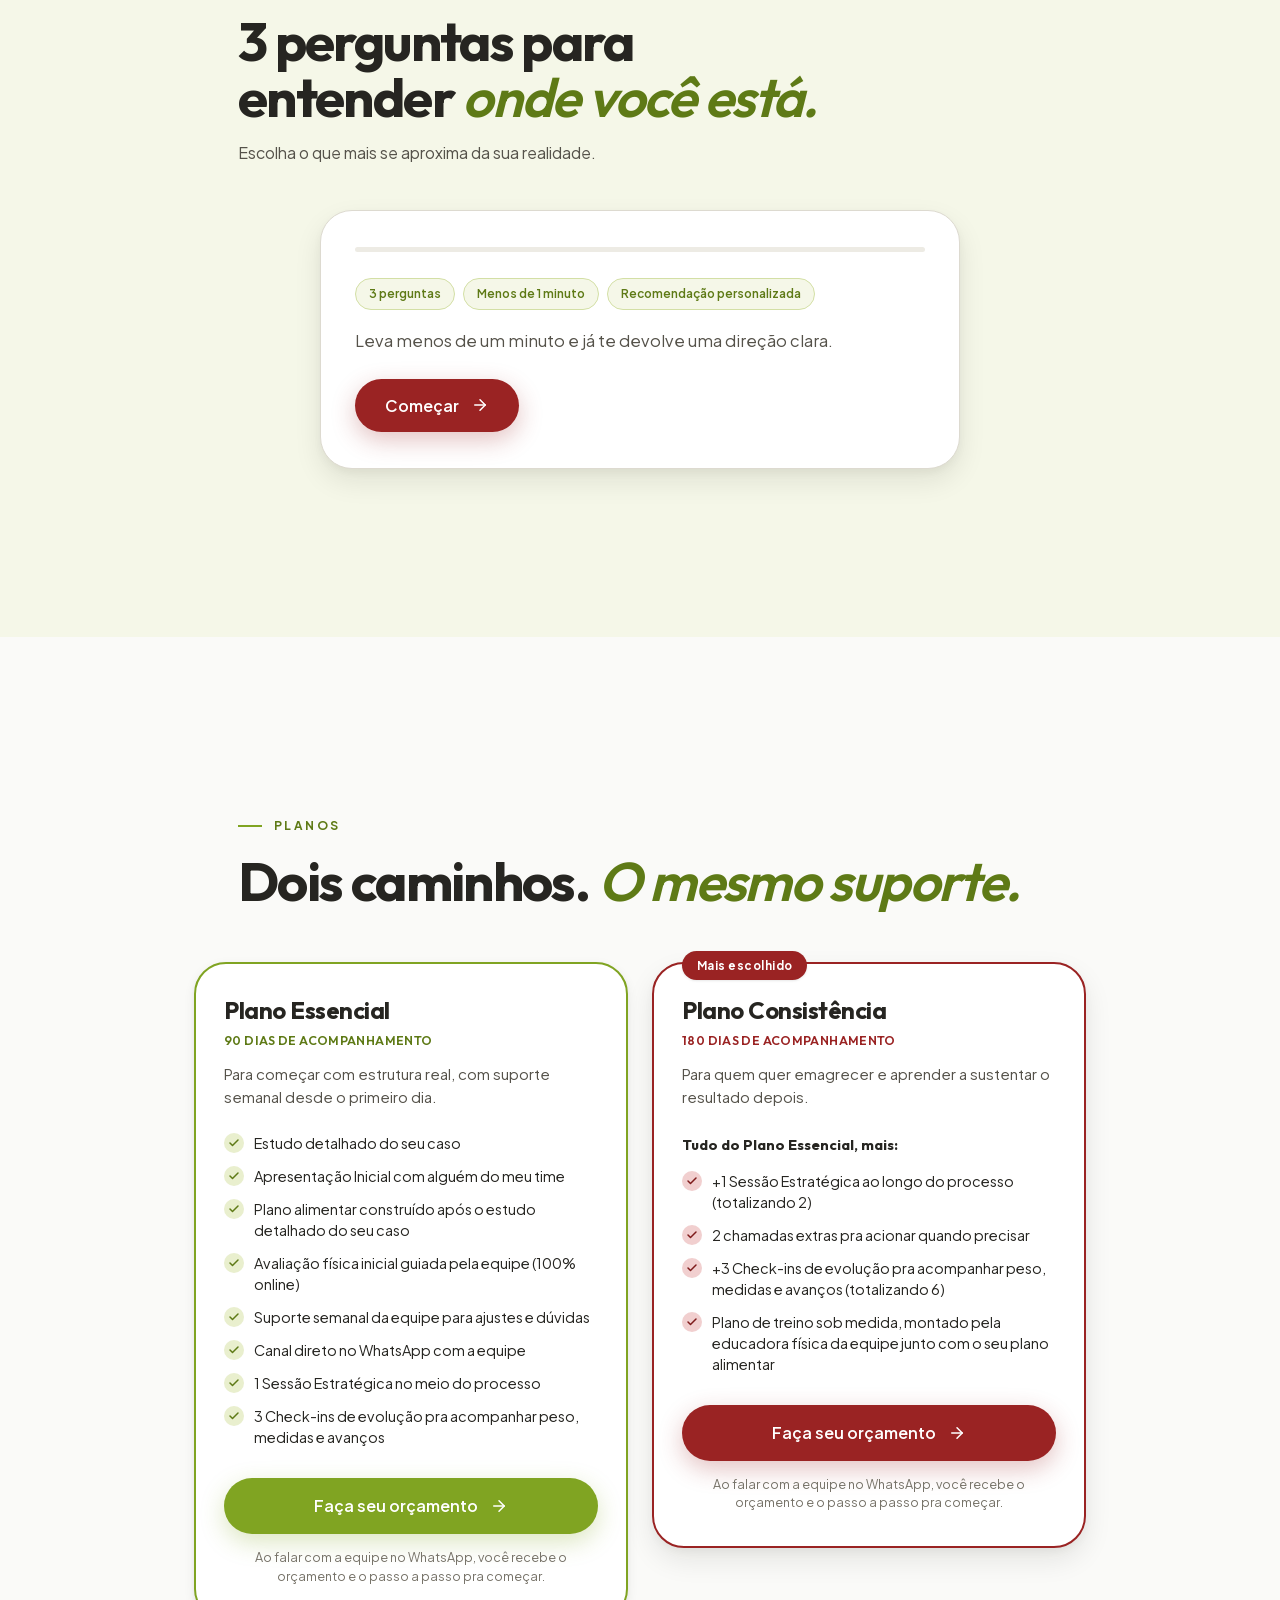
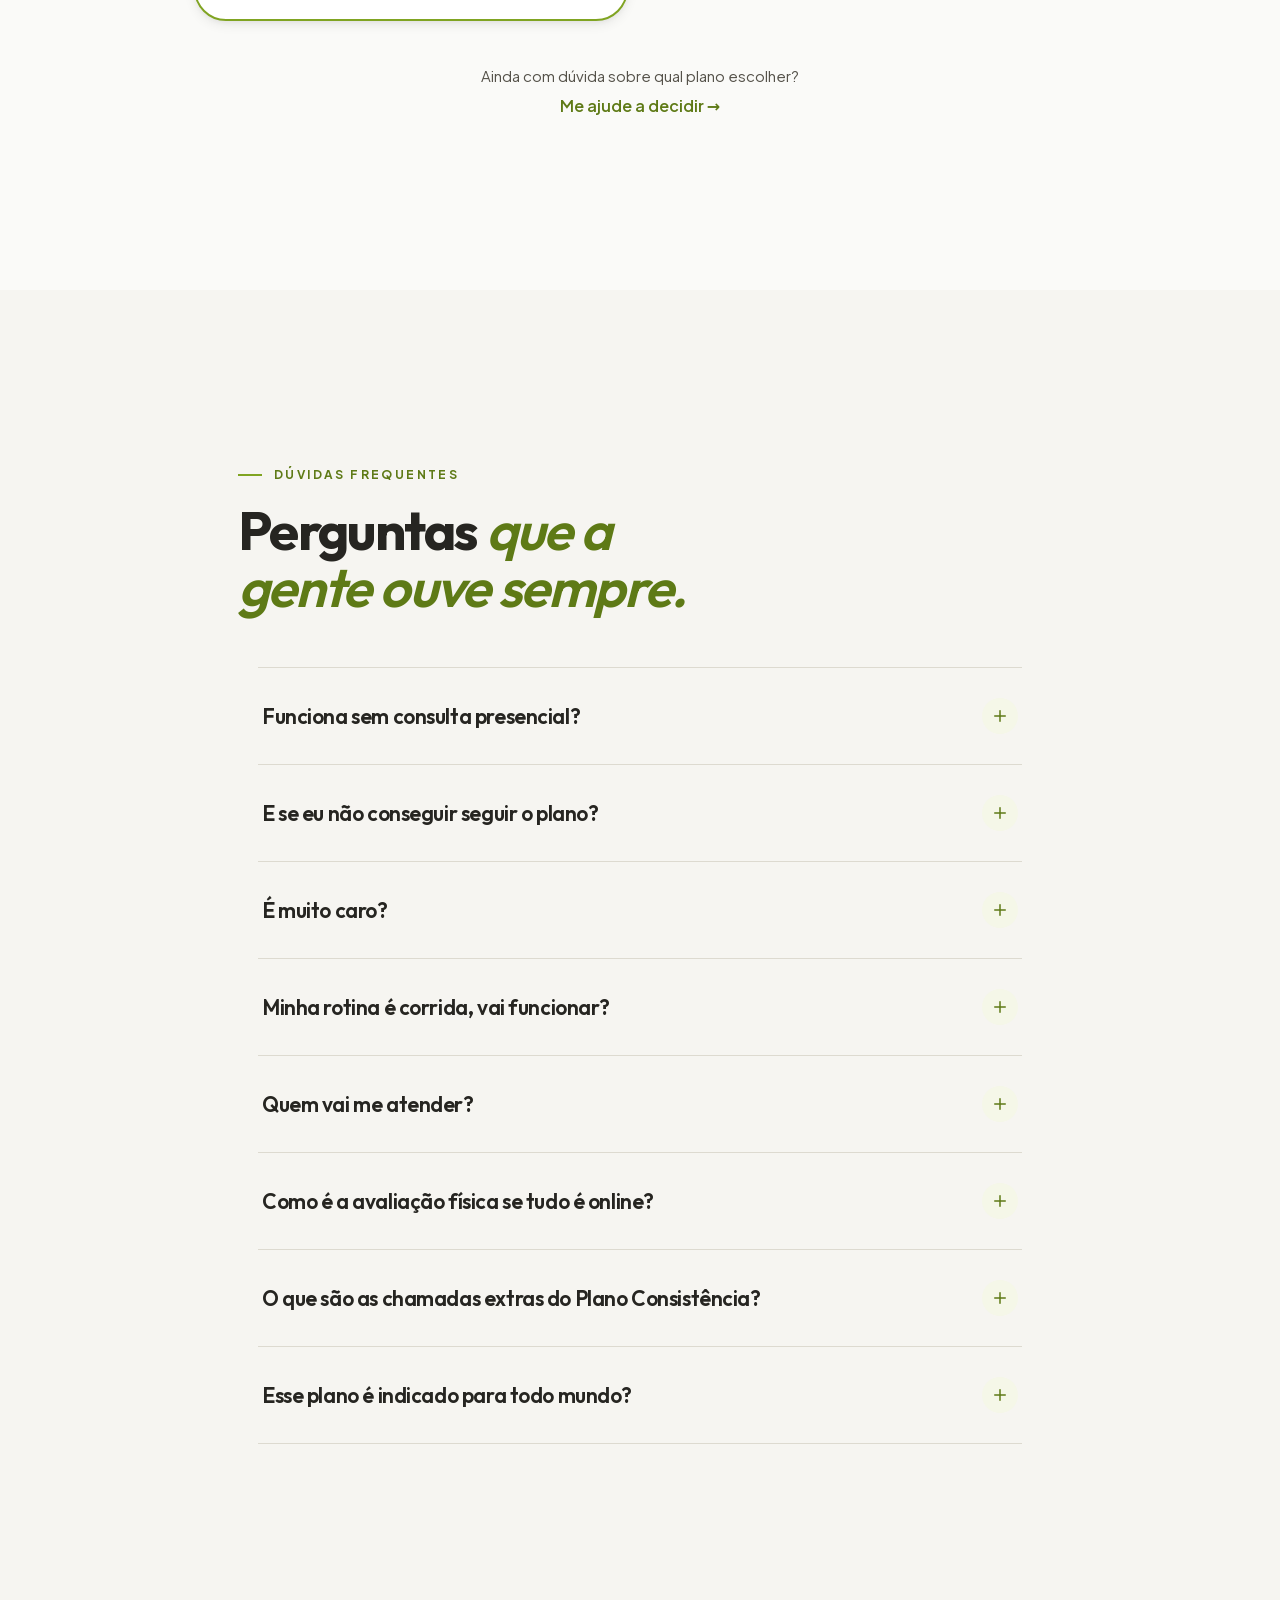
==== commit 1e9414c2: "Chapter-rail: muda pra dots horizontais dentro da topbar sticky Saiu da lateral (atrapalhava leitura" ====
--- a/index.html
+++ b/index.html
@@ -9,22 +9,14 @@
 <meta name="theme-color" content="#80A422">
 
 <link rel="stylesheet" href="design-system/colors_and_type.css">
-<link rel="stylesheet" href="styles.css?v=13">
+<link rel="stylesheet" href="styles.css?v=14">
 </head>
 <body>
 
-<!-- ════════════════════ C · INDICADORES DE PROGRESSO ════════════════════ -->
+<!-- ════════════════════ C · BARRA DE PROGRESSO DE LEITURA ════════════════════ -->
 <div class="story-progress" aria-hidden="true"><div class="story-progress-bar" id="story-progress-bar"></div></div>
-<nav class="chapter-rail" aria-label="Capítulos da página">
-  <a href="#abertura" data-target="abertura"><span class="chapter-dot"></span><span class="chapter-label">Abertura</span></a>
-  <a href="#suporte"  data-target="suporte"><span class="chapter-dot"></span><span class="chapter-label">Suporte</span></a>
-  <a href="#jornada"  data-target="jornada"><span class="chapter-dot"></span><span class="chapter-label">Jornada</span></a>
-  <a href="#quiz"     data-target="quiz"><span class="chapter-dot"></span><span class="chapter-label">Quiz</span></a>
-  <a href="#planos"   data-target="planos"><span class="chapter-dot"></span><span class="chapter-label">Planos</span></a>
-  <a href="#faq"      data-target="faq"><span class="chapter-dot"></span><span class="chapter-label">Dúvidas</span></a>
-</nav>
-
-<!-- ════════════════════ 00 · TOPBAR — header sticky com foto + nome ════════════════════ -->
+
+<!-- ════════════════════ 00 · TOPBAR — header sticky com foto + dots de capítulo ════════════════════ -->
 <header class="topbar" id="topbar" role="banner">
   <div class="topbar-inner">
     <span class="topbar-photo">
@@ -34,6 +26,14 @@
       <strong class="topbar-name">Diogo Brito</strong>
       <span class="topbar-role">Nutricionista</span>
     </span>
+    <nav class="chapter-rail" aria-label="Capítulos da página">
+      <a href="#abertura" data-target="abertura" aria-label="Abertura"><span class="chapter-dot"></span></a>
+      <a href="#suporte"  data-target="suporte"  aria-label="Suporte"><span class="chapter-dot"></span></a>
+      <a href="#jornada"  data-target="jornada"  aria-label="Jornada"><span class="chapter-dot"></span></a>
+      <a href="#quiz"     data-target="quiz"     aria-label="Quiz"><span class="chapter-dot"></span></a>
+      <a href="#planos"   data-target="planos"   aria-label="Planos"><span class="chapter-dot"></span></a>
+      <a href="#faq"      data-target="faq"      aria-label="Dúvidas"><span class="chapter-dot"></span></a>
+    </nav>
   </div>
 </header>
 
--- a/styles.css
+++ b/styles.css
@@ -25,40 +25,29 @@
 }
 .story-progress-bar { height: 100%; width: 0; background: var(--brand-green); transition: width 80ms linear; }
 
+/* Chapter rail vive DENTRO da topbar — dots horizontais discretos */
 .chapter-rail {
-  position: fixed;
-  right: max(12px, env(safe-area-inset-right));
-  top: 50dvh;
-  /* fallback pros browsers sem dvh */
-  top: 50vh;
-  transform: translateY(-50%);
-  z-index: 55; display: flex; flex-direction: column; gap: 16px;
-  padding: 12px 8px; pointer-events: auto;
-  -webkit-transform: translateY(-50%);    /* Safari antigo */
-  will-change: transform;
-}
-@supports (top: 50dvh) {
-  .chapter-rail { top: 50dvh; }
-}
-.chapter-rail a { display: flex; align-items: center; gap: 10px; justify-content: flex-end; text-decoration: none; }
+  display: flex; flex-direction: row; align-items: center;
+  gap: 9px;
+  margin-left: auto;             /* empurra pro lado direito da topbar */
+  padding: 6px 4px;
+}
+.chapter-rail a {
+  display: grid; place-items: center;
+  width: 18px; height: 22px;     /* alvo de toque maior que o dot pra fácil clique */
+  text-decoration: none;
+}
 .chapter-dot {
-  width: 9px; height: 9px; border-radius: 50%;
-  background: var(--stone-300); flex-shrink: 0;
-  transition: background var(--dur-base) var(--ease-standard), transform var(--dur-base) var(--ease-standard), box-shadow var(--dur-base) var(--ease-standard);
+  width: 6px; height: 6px; border-radius: 50%;
+  background: var(--stone-300);
+  transition: background var(--dur-base) var(--ease-standard), transform var(--dur-base) var(--ease-standard), width var(--dur-base) var(--ease-standard);
 }
 .chapter-rail a:hover .chapter-dot { background: var(--brand-green-400); }
-.chapter-rail a.active .chapter-dot { background: var(--brand-green); transform: scale(1.5); box-shadow: 0 0 0 4px rgba(128, 164, 34, 0.18); }
-.chapter-label {
-  font-family: var(--font-display); font-size: 12px; font-weight: 600;
-  letter-spacing: -0.01em; color: var(--fg-muted);
-  background: rgba(250, 250, 248, 0.86); padding: 3px 9px; border-radius: var(--r-pill);
-  box-shadow: var(--shadow-sm);
-  opacity: 0; transform: translateX(6px); transition: opacity var(--dur-base) var(--ease-standard), transform var(--dur-base) var(--ease-standard);
-  pointer-events: none; white-space: nowrap;
-}
-.chapter-rail a:hover .chapter-label, .chapter-rail a.active .chapter-label { opacity: 1; transform: none; }
-.chapter-rail a.active .chapter-label { color: var(--brand-green-700); }
-@media (max-width: 400px) { .chapter-rail { right: 8px; gap: 14px; } .chapter-label { display: none; } }
+.chapter-rail a.active .chapter-dot {
+  background: var(--brand-green);
+  width: 18px; border-radius: 4px;
+}
+@media (max-width: 360px) { .chapter-rail { gap: 7px; } }
 
 /* ---- Reveal — mais pronunciado (jornada) ---- */
 .reveal { opacity: 0; transform: translateY(28px); transition: opacity 1s var(--ease-out), transform 1s var(--ease-out); }
@@ -312,12 +301,16 @@
 }
 @supports not ((backdrop-filter: blur(1px)) or (-webkit-backdrop-filter: blur(1px))) { .topbar { background: rgba(250, 250, 248, 0.95); } }
 .topbar.is-visible { transform: translateY(0); }
-.topbar-inner { max-width: 860px; margin: 0 auto; padding: 10px 18px; display: flex; align-items: center; gap: 12px; }
-.topbar-photo { flex-shrink: 0; width: 40px; height: 40px; border-radius: 50%; overflow: hidden; background: var(--stone-100); display: block; }
+.topbar-inner { max-width: 860px; margin: 0 auto; padding: 10px 16px; display: flex; align-items: center; gap: 11px; }
+.topbar-photo { flex-shrink: 0; width: 36px; height: 36px; border-radius: 50%; overflow: hidden; background: var(--stone-100); display: block; }
 .topbar-photo img { width: 100%; height: 100%; object-fit: cover; display: block; }
-.topbar-text { display: flex; flex-direction: column; line-height: 1.15; min-width: 0; }
-.topbar-name { font-family: var(--font-display); font-size: 16px; font-weight: 700; letter-spacing: -0.01em; color: var(--brand-green-700); white-space: nowrap; }
-.topbar-role { font-family: var(--font-body); font-size: 12.5px; color: var(--fg-muted); margin-top: 2px; white-space: nowrap; }
+.topbar-text { display: flex; flex-direction: column; line-height: 1.15; min-width: 0; flex-shrink: 1; }
+.topbar-name { font-family: var(--font-display); font-size: 15px; font-weight: 700; letter-spacing: -0.01em; color: var(--brand-green-700); white-space: nowrap; }
+.topbar-role { font-family: var(--font-body); font-size: 12px; color: var(--fg-muted); margin-top: 1px; white-space: nowrap; }
+@media (max-width: 380px) {
+  .topbar-name { font-size: 14px; }
+  .topbar-role { display: none; }   /* em telas muito estreitas, só o nome */
+}
 
 /* ============================================================
    Reduced motion
